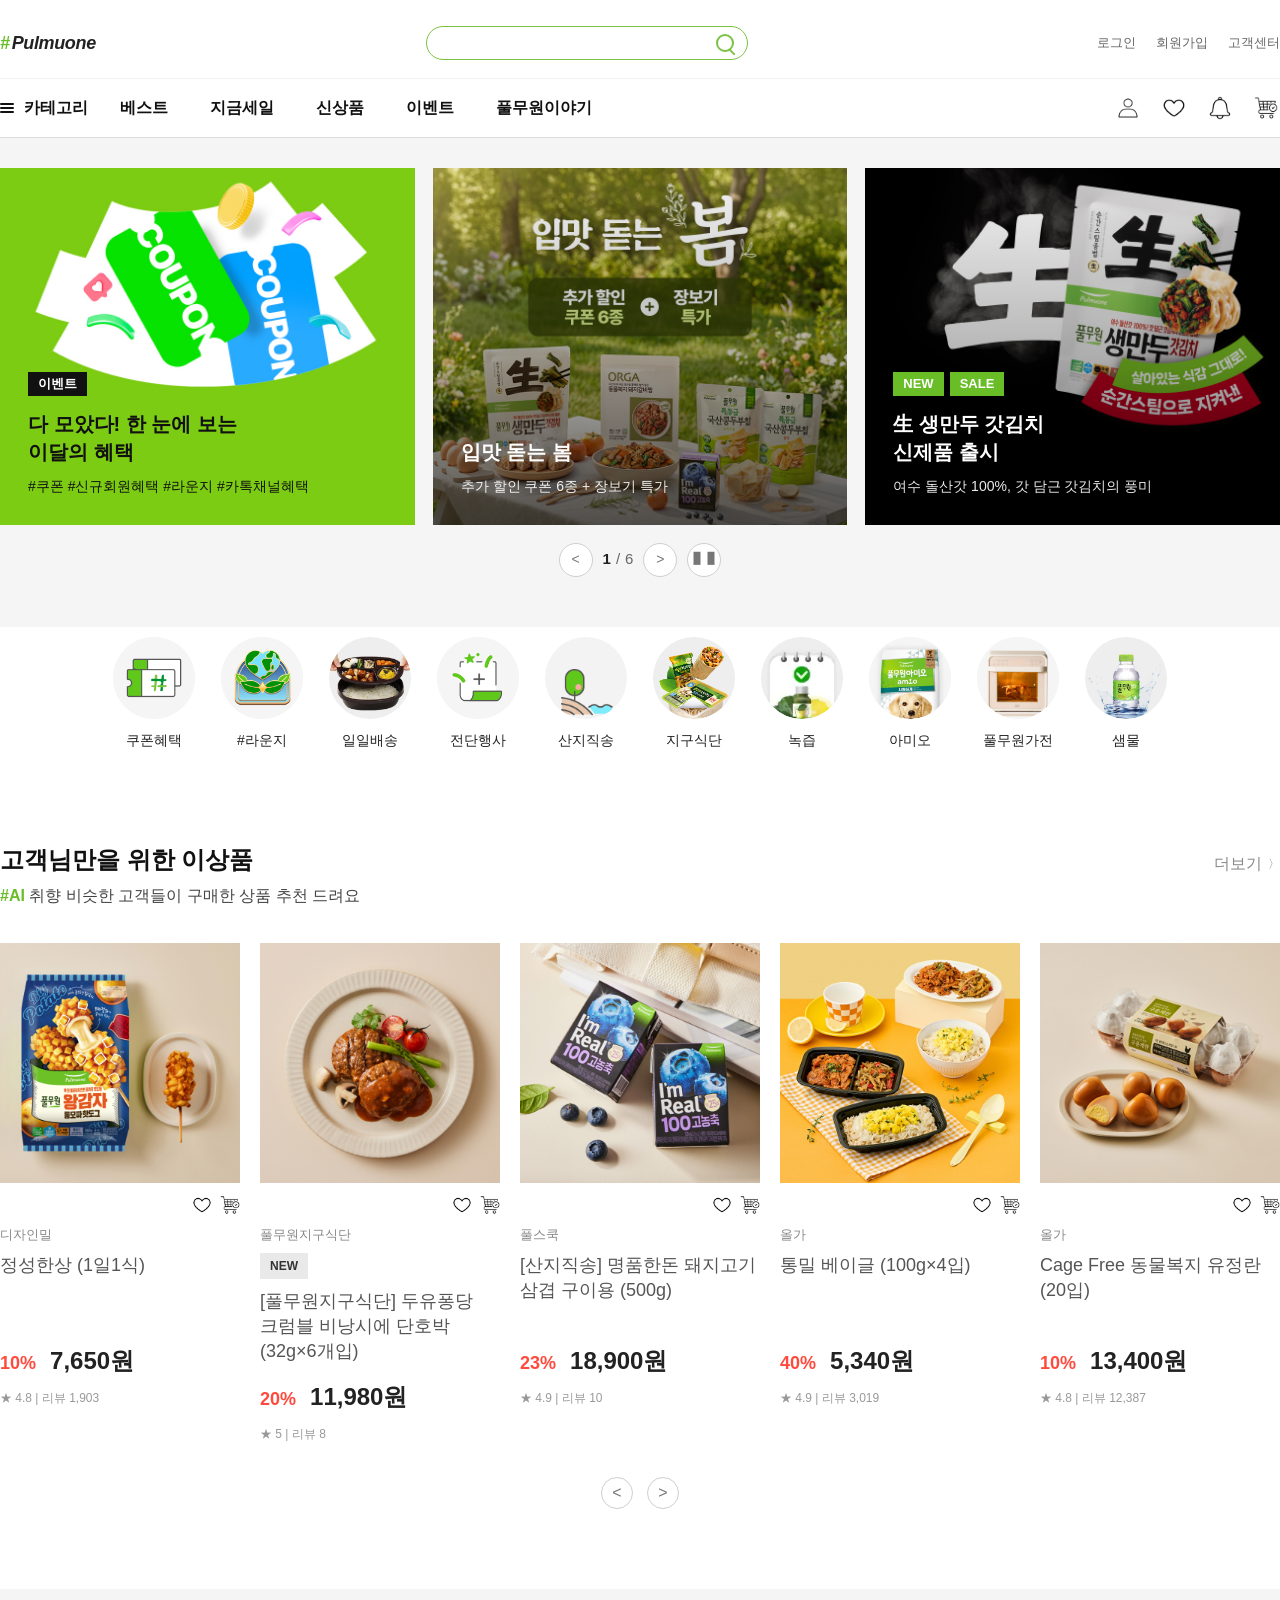
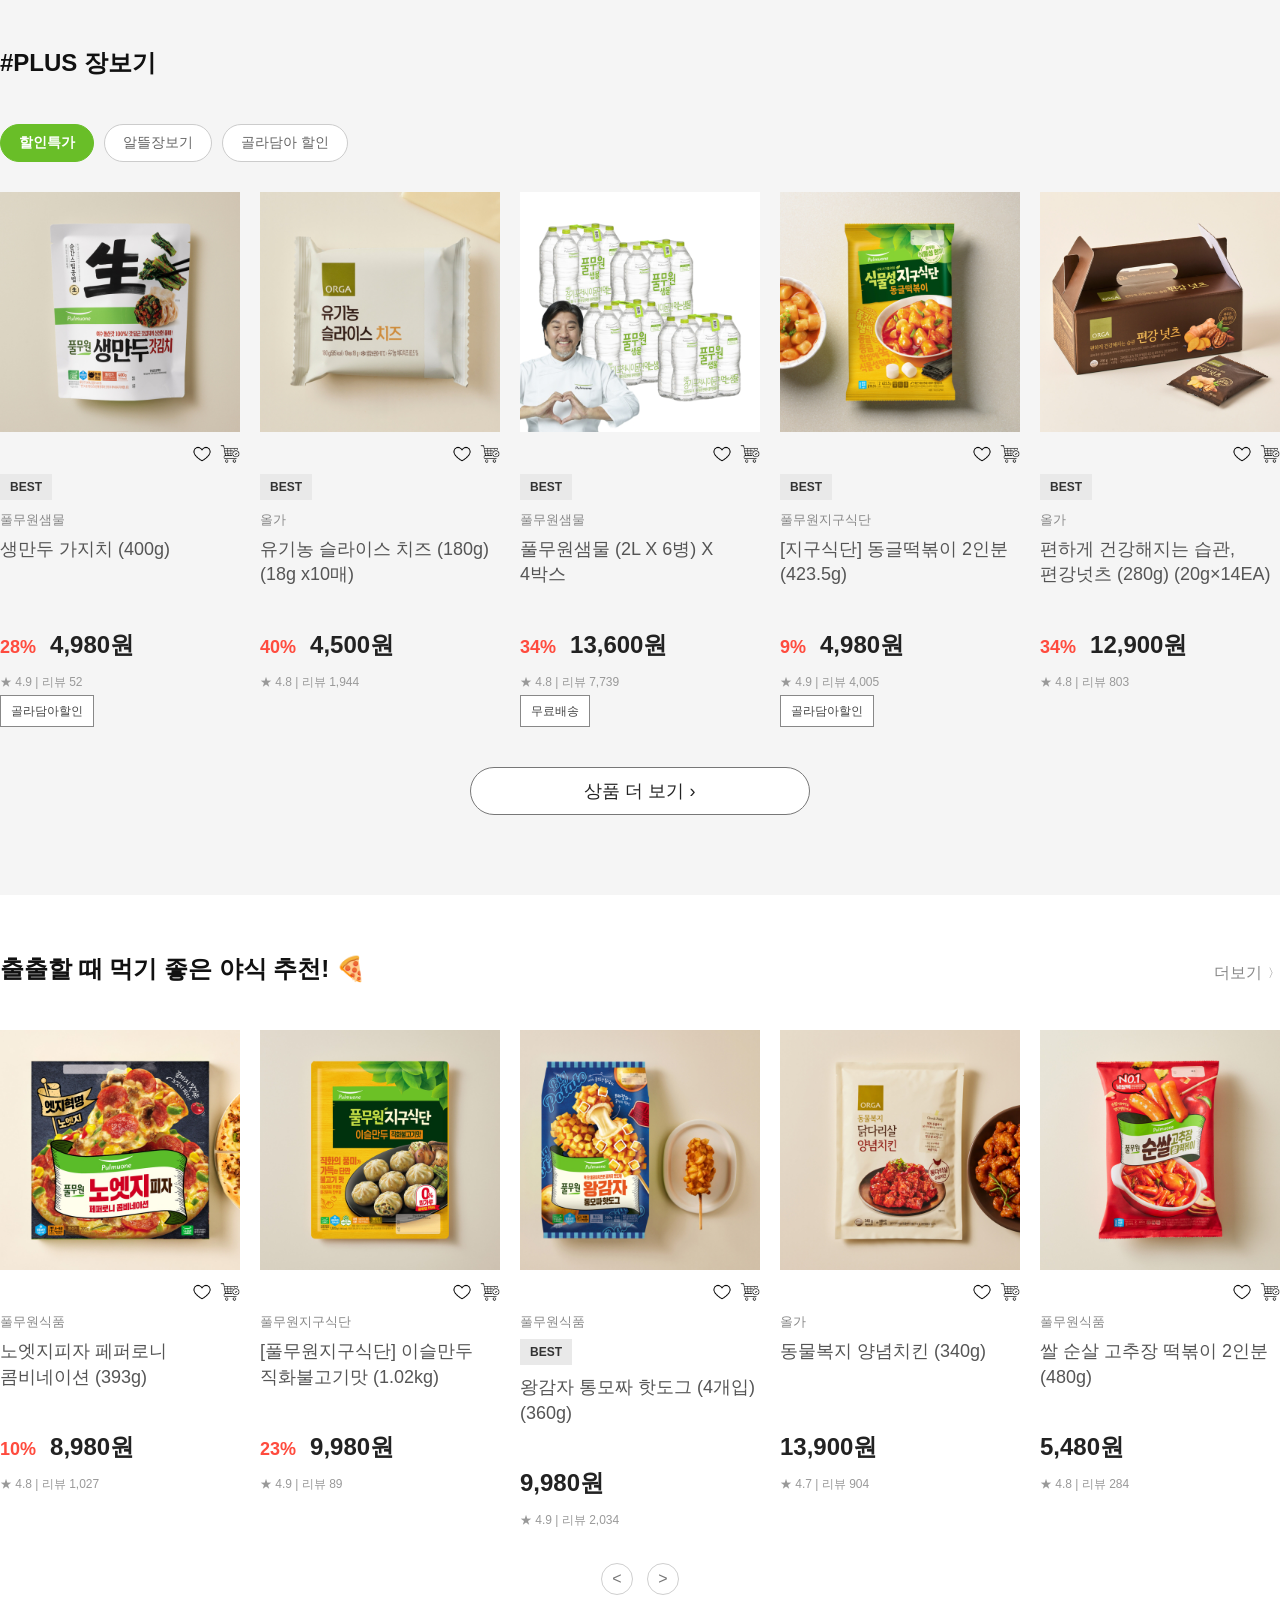
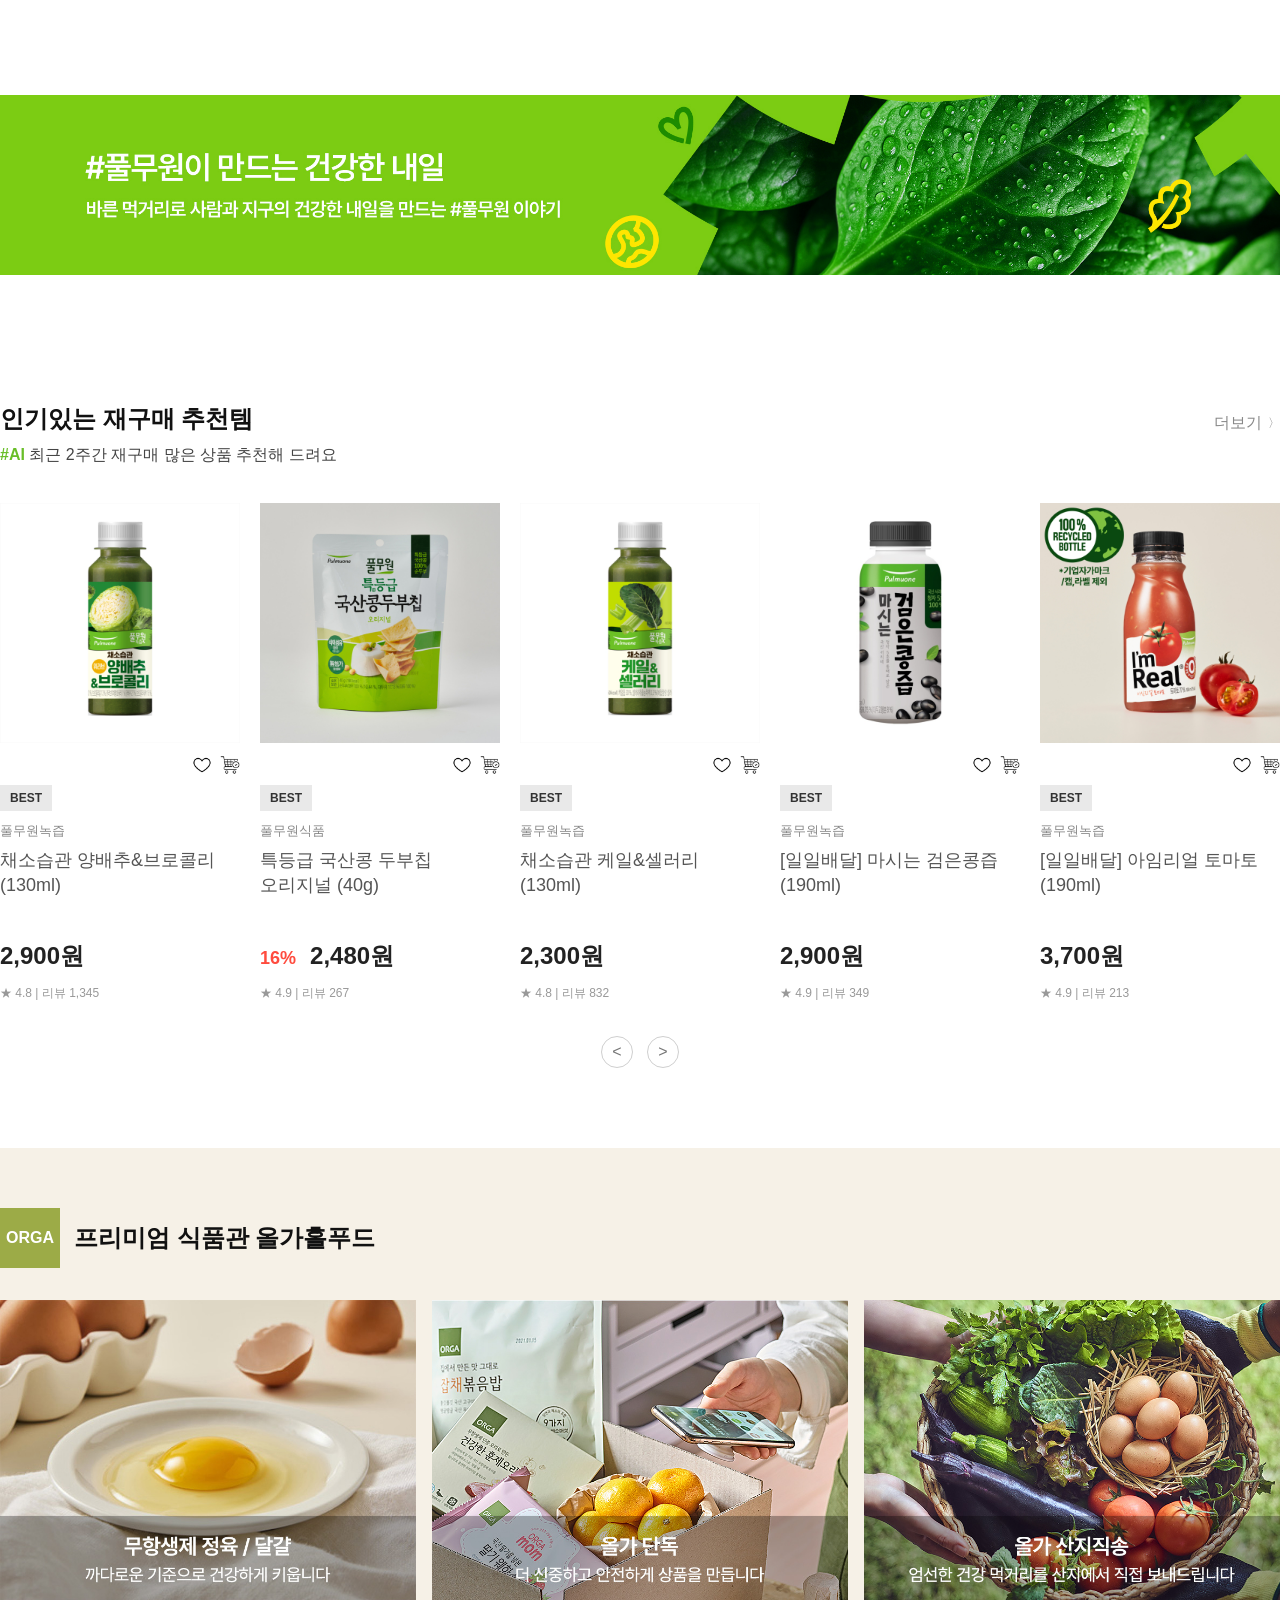
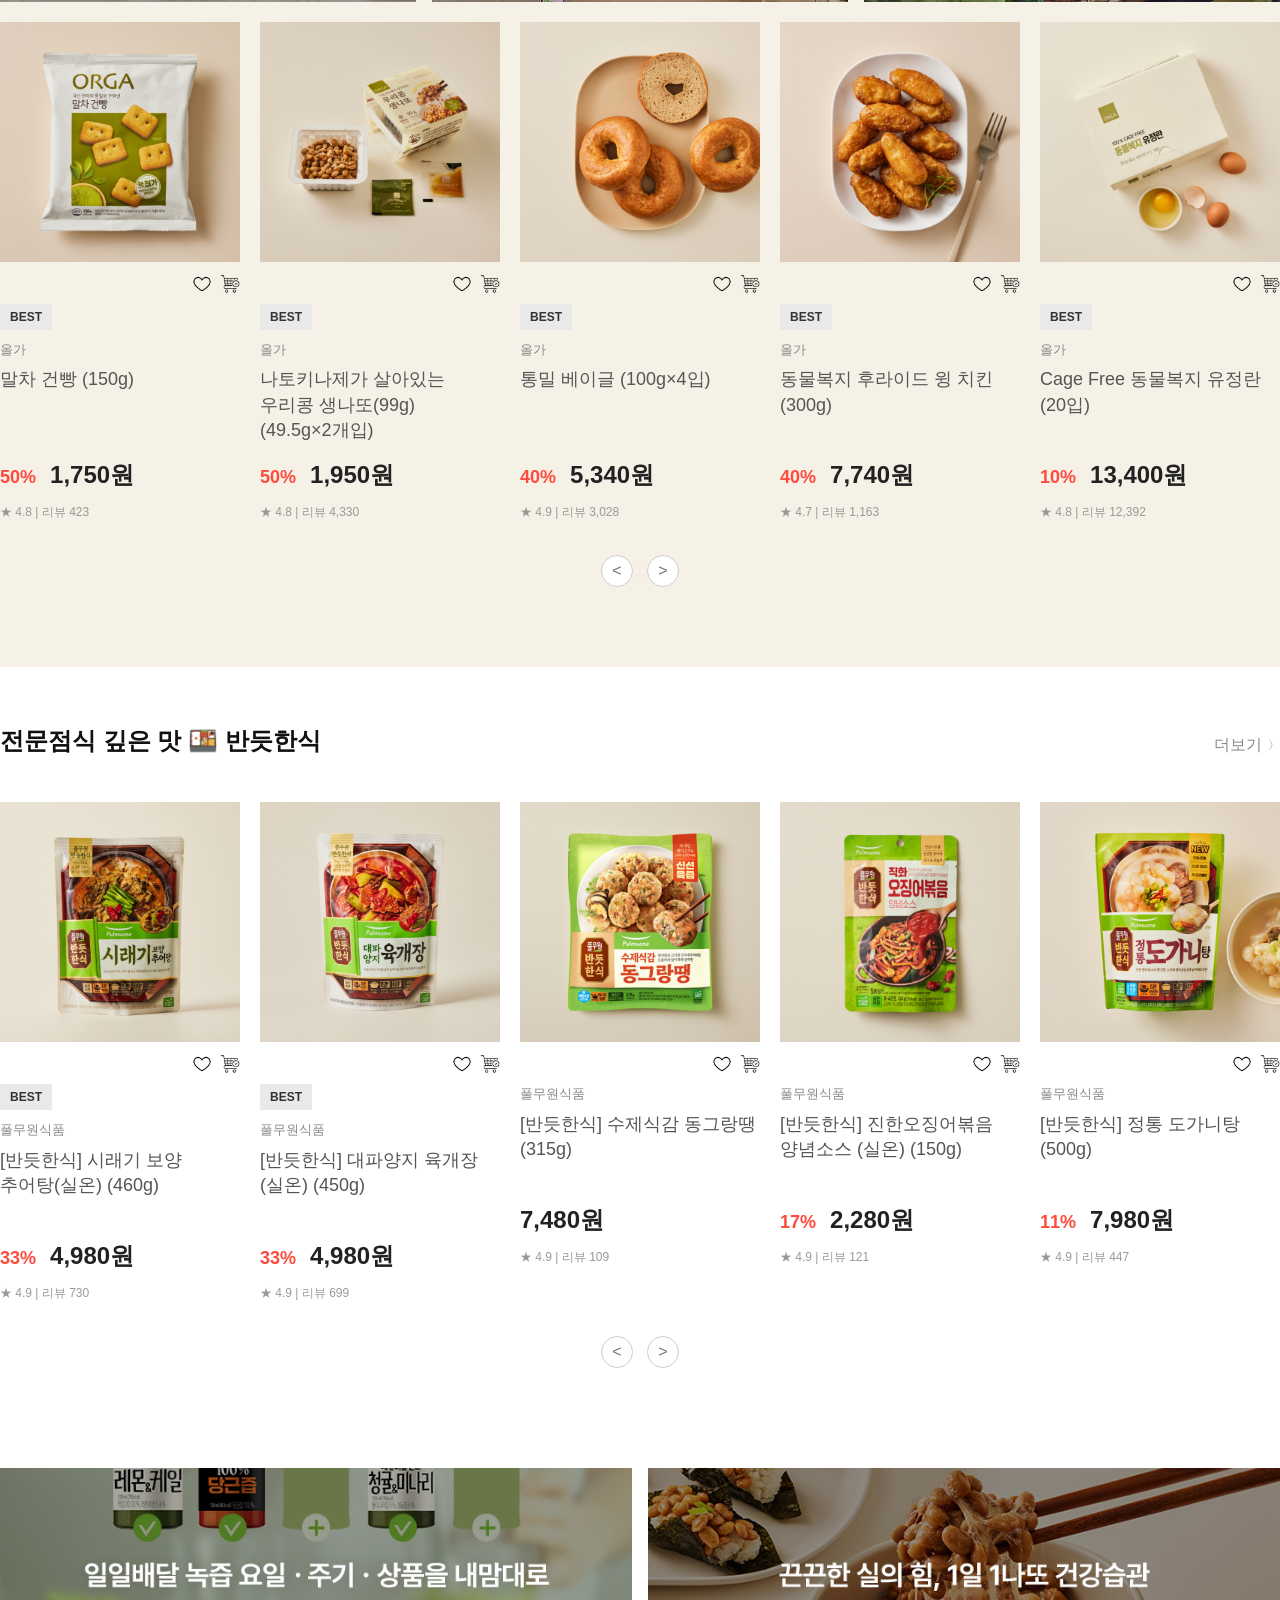
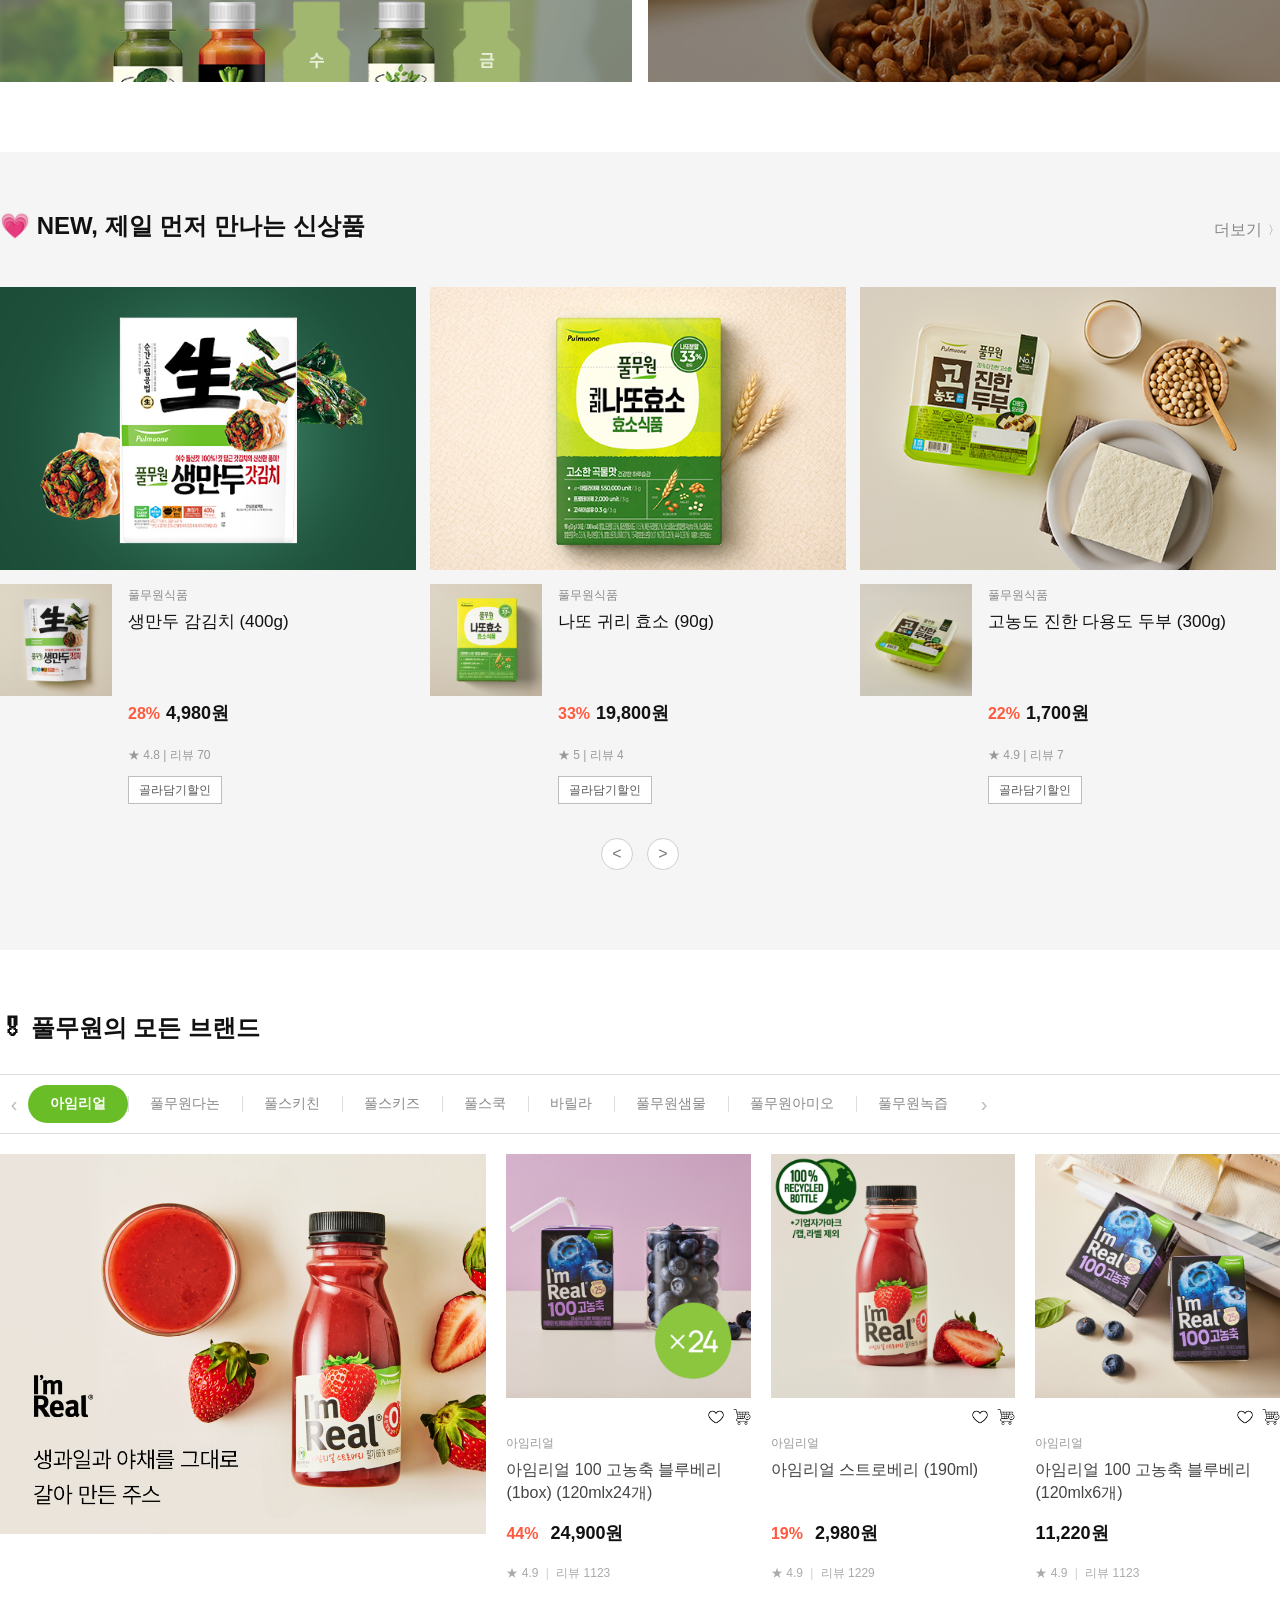
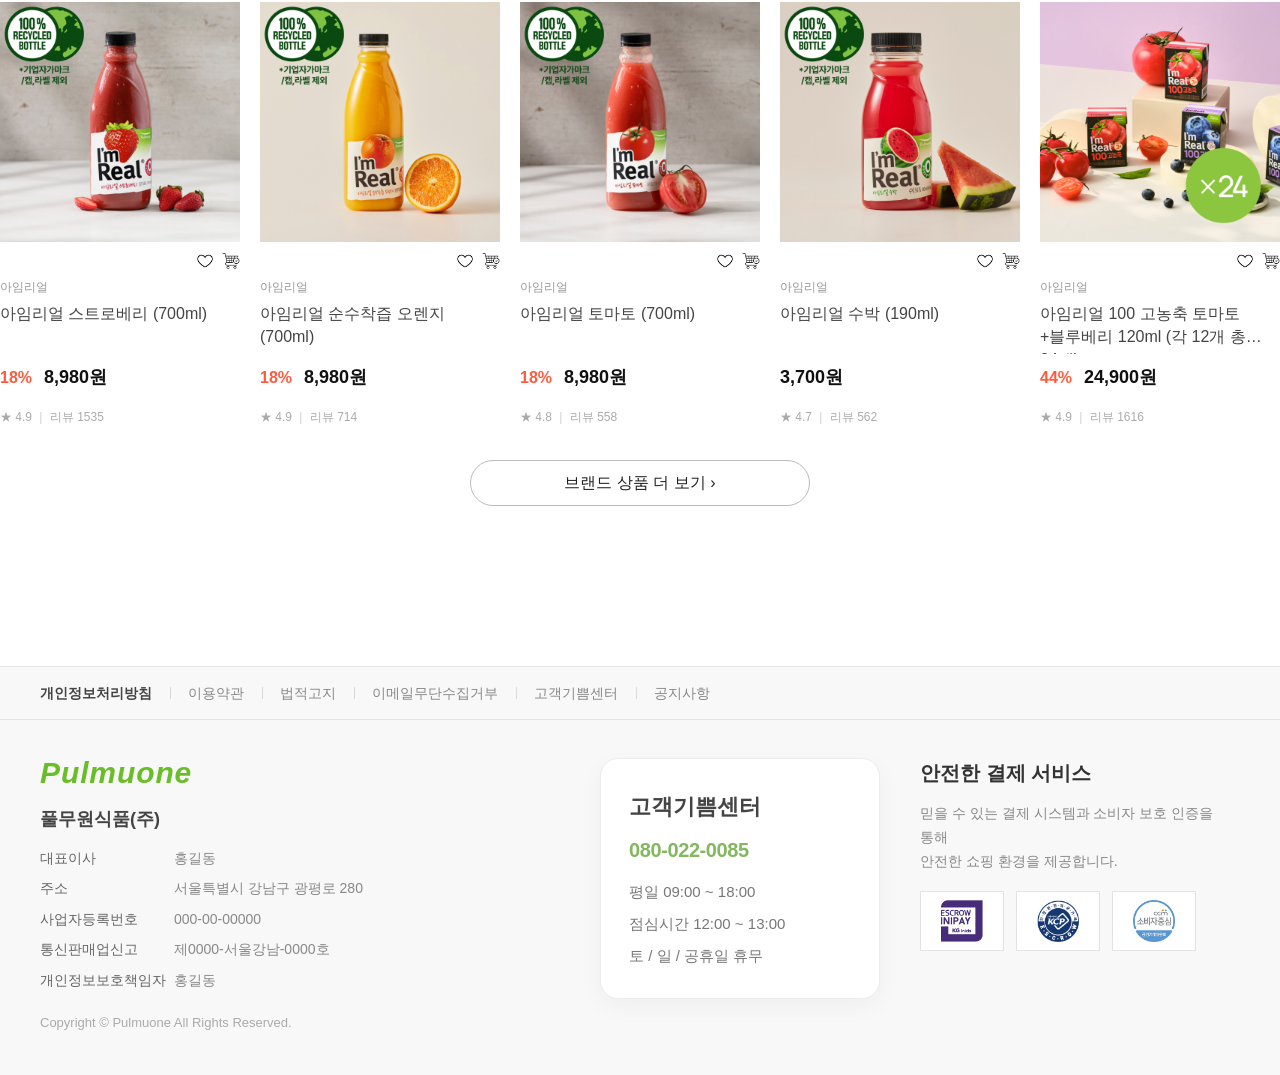
==== index.html @ cc46fe60 "first commit" ====
<!DOCTYPE html>
<html lang="ko">

<head>
  <meta charset="UTF-8">
  <meta name="viewport" content="width=device-width, initial-scale=1.0">
  <title>풀무원 쇼핑몰</title>

  <link rel="stylesheet" href="./css/reset.css">
  <link rel="stylesheet" href="./css/common.css">
  <link rel="stylesheet" href="./css/layout.css">
  <link rel="stylesheet" href="./css/main.css">
</head>

<body>

  <!-- 헤더 -->
  <header id="header">
    <div class="header_top">
      <div class="inner header_top_inner">
        <h1 class="logo">
          <a href="./index.html">
            <span class="logo_hash">#</span>Pulmuone
          </a>
        </h1>

        <div class="brand_path">
          <a href="#">풀무원</a>
          <span>|</span>
          <a href="#">올가</a>
          <span>|</span>
          <a href="#">녹즙</a>
        </div>

        <div class="search_box">
          <input type="text" placeholder="" aria-label="검색">
          <button type="button" class="search_btn" aria-label="검색"></button>
        </div>

        <div class="top_link">
          <a href="#">로그인</a>
          <a href="#">회원가입</a>
          <a href="#">고객센터</a>
        </div>
      </div>
    </div>

    <div class="header_bottom">
      <div class="inner header_bottom_inner">
        <button type="button" class="category_btn">
          <span class="hamburger"></span>
          <span>카테고리</span>
        </button>

        <nav class="gnb">
          <ul>
            <li><a href="#">베스트</a></li>
            <li><a href="#">지금세일</a></li>
            <li><a href="#">신상품</a></li>
            <li><a href="#">이벤트</a></li>
            <li><a href="#">풀무원이야기</a></li>
          </ul>
        </nav>

        <div class="header_icon">
          <a href="#" class="icon_btn" aria-label="마이페이지">
            <img src="./img/icon/icon-user.png" alt="마이페이지">
          </a>
          <a href="#" class="icon_btn" aria-label="찜">
            <img src="./img/icon/icon-heart.png" alt="찜">
          </a>
          <a href="#" class="icon_btn" aria-label="알림">
            <img src="./img/icon/icon-login.png" alt="알림">
          </a>
          <a href="#" class="icon_btn" aria-label="장바구니">
            <img src="./img/icon/icon-cart.png" alt="장바구니">
          </a>
        </div>
      </div>
    </div>
  </header>

  <main id="main">

    <!-- 메인 슬라이드 -->
    <section class="main_slider">
      <div class="inner">
        <div class="slider_wrap">
          <ul class="slider_track"></ul>
        </div>

        <div class="slider_control">
          <button type="button" class="slider_btn prev" aria-label="이전 슬라이드">&lt;</button>
          <div class="slider_paging">
            <span class="current">1</span>
            <span>/</span>
            <span class="total">1</span>
          </div>
          <button type="button" class="slider_btn next" aria-label="다음 슬라이드">&gt;</button>
          <button type="button" class="slider_btn play" aria-label="슬라이드 정지">❚❚</button>
        </div>
      </div>
    </section>

    <!-- quick menu -->
    <section class="quick_menu">
      <div class="inner">
        <h2 class="blind">서비스 바로가기</h2>
        <ul class="quick_menu_list"></ul>
      </div>
    </section>

    <!-- 01_recommend -->
    <section class="section recommend">
      <div class="inner">
        <div class="section_title">
          <div class="title_left">
            <h2>고객님만을 위한 이상품</h2>
            <p><span>#AI</span> 취향 비슷한 고객들이 구매한 상품 추천 드려요</p>
          </div>

          <div class="title_right">
            <a href="#">더보기</a>
          </div>
        </div>

        <ul class="product_list recommend_list"></ul>

        <div class="section_btn">
          <button type="button" class="prev">&lt;</button>
          <button type="button" class="next">&gt;</button>
        </div>
      </div>
    </section>

    <!-- 02_sale -->
    <section class="section sale gray">
      <div class="inner">
        <div class="section_title">
          <div class="title_left">
            <h2>#PLUS 장보기</h2>
          </div>
        </div>

        <div class="section_tab">
          <button type="button" class="active">할인특가</button>
          <button type="button">알뜰장보기</button>
          <button type="button">골라담아 할인</button>
        </div>

        <ul class="product_list sale_list"></ul>

        <div class="section_more">
          <a href="#">상품 더 보기</a>
        </div>
      </div>
    </section>

    <!-- 03_snack -->
    <section class="section snack">
      <div class="inner">
        <div class="section_title">
          <div class="title_left">
            <h2>출출할 때 먹기 좋은 야식 추천! 🍕</h2>
          </div>

          <div class="title_right">
            <a href="#">더보기</a>
          </div>
        </div>

        <ul class="product_list snack_list"></ul>

        <div class="section_btn">
          <button type="button" class="prev">&lt;</button>
          <button type="button" class="next">&gt;</button>
        </div>
      </div>
    </section>

    <!-- mid banner -->
    <section class="mid_banner">
      <div class="inner">
        <a href="#" class="mid_banner_item">
          <img src="./img/banner/mid_banner.jpg" alt="풀무원이 만드는 건강한 내일">
        </a>
      </div>
    </section>


    <!-- 04_best -->
    <section class="section best">
      <div class="inner">
        <div class="section_title">
          <div class="title_left">
            <h2>인기있는 재구매 추천템</h2>
            <p><span>#AI</span> 최근 2주간 재구매 많은 상품 추천해 드려요</p>
          </div>

          <div class="title_right">
            <a href="#">더보기</a>
          </div>
        </div>

        <ul class="product_list best_list"></ul>

        <div class="section_btn">
          <button type="button" class="prev">&lt;</button>
          <button type="button" class="next">&gt;</button>
        </div>
      </div>
    </section>

    <!-- 05_orga -->
    <section class="section orga">
      <div class="inner">
        <div class="orga_header">
          <div class="orga_logo">ORGA</div>
          <h2>프리미엄 식품관 올가홀푸드</h2>
        </div>

        <div class="orga_top_banner">
          <a href="#" class="banner_item">
            <img src="./img/05_orga/orga_top1.jpg" alt="무항생제 정육 달걀">
          </a>

          <a href="#" class="banner_item">
            <img src="./img/05_orga/orga_top2.jpg" alt="올가 단독">
          </a>

          <a href="#" class="banner_item">
            <img src="./img/05_orga/orga_top3.jpg" alt="올가 산지직송">
          </a>
        </div>

        <ul class="product_list orga_list"></ul>

        <div class="section_btn">
          <button type="button" class="prev">&lt;</button>
          <button type="button" class="next">&gt;</button>
        </div>
      </div>
    </section>

    <!-- 06_koreafood -->
    <section class="section koreafood">
      <div class="inner">
        <div class="section_title">
          <div class="title_left">
            <h2>전문점식 깊은 맛 🍱 반듯한식</h2>
          </div>

          <div class="title_right">
            <a href="#">더보기</a>
          </div>
        </div>

        <ul class="product_list koreafood_list"></ul>

        <div class="section_btn">
          <button type="button" class="prev">&lt;</button>
          <button type="button" class="next">&gt;</button>
        </div>
      </div>
    </section>

    <!--  Banner_2ea -->
    <section class="mid_banner">
      <div class="inner">
        <div class="mid_banner_wrap">
          <a href="#" class="banner_item">
            <img src="./img/banner/banner1.png" alt="일일배달 녹즙 요일 주기 상품 내맘대로">
          </a>
          <a href="#" class="banner_item">
            <img src="./img/banner/banner2.jpg" alt="끈끈한 실의 힘 1일 1나또 건강습관">
          </a>
        </div>
      </div>
    </section>

    <!-- 07_newitem -->
    <section class="section gray newitem">
      <div class="inner">

        <div class="section_title">
          <h2>💗 NEW, 제일 먼저 만나는 신상품</h2>
          <div class="title_right">
            <a href="#">더보기</a>
          </div>
        </div>

        <div class="product_grid_3" id="newitemList">
          <!-- JS로 들어감 -->
        </div>

        <div class="section_btn">
          <button type="button">&lt;</button>
          <button type="button">&gt;</button>
        </div>

      </div>
    </section>

    <!-- 08_brand -->
    <section class="brand_section">
      <div class="inner">
        <div class="brand_title">
          <h2>🎖 풀무원의 모든 브랜드</h2>
        </div>

        <div class="brand_tab">
          <button type="button" class="arrow_btn prev" aria-label="이전 브랜드">‹</button>
          <button type="button" class="active">아임리얼</button>
          <button type="button">풀무원다논</button>
          <button type="button">풀스키친</button>
          <button type="button">풀스키즈</button>
          <button type="button">풀스쿡</button>
          <button type="button">바릴라</button>
          <button type="button">풀무원샘물</button>
          <button type="button">풀무원아미오</button>
          <button type="button">풀무원녹즙</button>
          <button type="button" class="arrow_btn next" aria-label="다음 브랜드">›</button>
        </div>

        <div class="brand_top_wrap">
          <a href="#" class="brand_main_banner" id="brandMainBanner"></a>
          <ul class="brand_top_products" id="brandTopProducts"></ul>
        </div>

        <ul class="brand_bottom_products" id="brandBottomProducts"></ul>

        <div class="section_more">
          <a href="#">브랜드 상품 더 보기</a>
        </div>
      </div>
    </section>

  </main>

  <!-- 푸터 -->
  <footer id="footer">
    <div class="footer_top">
      <div class="inner">
        <a href="#"><strong>개인정보처리방침</strong></a>
        <a href="#">이용약관</a>
        <a href="#">법적고지</a>
        <a href="#">이메일무단수집거부</a>
        <a href="#">고객기쁨센터</a>
        <a href="#">공지사항</a>
      </div>
    </div>

    <div class="footer_main">
      <div class="inner">
        <!-- 왼쪽 -->
        <div class="footer_info">
          <h2 class="footer_logo">Pulmuone</h2>
          <p class="company_name">풀무원식품(주)</p>

          <ul class="company_info">
            <li><span>대표이사</span> 홍길동</li>
            <li><span>주소</span> 서울특별시 강남구 광평로 280</li>
            <li><span>사업자등록번호</span> 000-00-00000</li>
            <li><span>통신판매업신고</span> 제0000-서울강남-0000호</li>
            <li><span>개인정보보호책임자</span> 홍길동</li>
          </ul>

          <p class="copyright">Copyright © Pulmuone All Rights Reserved.</p>
        </div>

        <!-- 가운데 -->
        <div class="footer_cs">
          <h3>고객기쁨센터</h3>
          <strong class="tel">080-022-0085</strong>
          <p>평일 09:00 ~ 18:00</p>
          <p>점심시간 12:00 ~ 13:00</p>
          <p>토 / 일 / 공휴일 휴무</p>
        </div>

        <!-- 오른쪽 -->
        <div class="footer_mark_wrap">
          <h3>안전한 결제 서비스</h3>
          <p>
            믿을 수 있는 결제 시스템과 소비자 보호 인증을 통해<br>
            안전한 쇼핑 환경을 제공합니다.
          </p>

          <div class="footer_marks">
            <img src="./img/footer/footer-escrow-1.png" alt="에스크로 인증">
            <img src="./img/footer/footer-escrow-2.jpg" alt="KCP 인증">
            <img src="./img/footer/footer-escrow-3.jpg" alt="소비자중심경영 인증">
          </div>
        </div>
      </div>
    </div>
  </footer>

  <!-- JS -->
  <script src="./js/slider.js"></script>
  <script src="./js/01_fetch_recommend.js"></script>
  <script src="./js/02_fetch_sale.js"></script>
  <script src="./js/03_fetch_snack.js"></script>
  <script src="./js/04_fetch_best.js"></script>
  <script src="./js/05_fetch_orga.js"></script>
  <script src="./js/06_fetch_koreafood.js"></script>
  <script src="./js/slider.js"></script>
  <script src="./js/quick_menu.js"></script>
  <script src="./js/01_fetch_recommend.js"></script>
  <script src="./js/02_fetch_sale.js"></script>
  <script src="./js/03_fetch_snack.js"></script>
  <script src="./js/04_fetch_best.js"></script>
  <script src="./js/05_fetch_orga.js"></script>
  <script src="./js/06_fetch_koreafood.js"></script>
  <script src="./js/07_fetch_newitem.js"></script>
  <script src="./js/08_fetch_brand.js"></script>

</body>

</html>
---- css/common.css ----
@charset "utf-8";

.inner {
  width: 1280px;
  margin: 0 auto;
}

.blind {
  position: absolute;
  overflow: hidden;
  width: 1px;
  height: 1px;
  margin: -1px;
  clip: rect(0, 0, 0, 0);
}

.icon_btn {
  display: inline-flex;
  align-items: center;
  justify-content: center;
}

.icon_btn img {
  display: block;
  width: 26px;
  height: 26px;
  object-fit: contain;
}

body {
  font-family: "Noto Sans KR", sans-serif;
  color: #222;
  background: #fff;
}

img {
  display: block;
  max-width: 100%;
}


/* =========================
   header
========================= */
#header {
  border-bottom: 1px solid #ddd;
  background: #fff;
}

.header_top {
  padding: 26px 0 18px;
}

.header_top_inner {
  display: flex;
  align-items: center;
}

.logo {
  flex: 0 0 auto;
  margin-right: 22px;
  font-size: 0;
}

.logo a {
  display: inline-block;
  color: #222;
  font-size: 18px;
  font-weight: 700;
  font-style: italic;
  letter-spacing: -0.02em;
}

.logo_hash {
  margin-right: 2px;
  color: #69be28;
  font-weight: 800;
}

.brand_path {
  display: flex;
  align-items: center;
  gap: 8px;
  flex: 0 0 auto;
  margin-right: 40px;
  color: #999;
  font-size: 13px;
}

.brand_path a:hover {
  color: #69be28;
}

.search_box {
  position: relative;
  width: 322px;
  height: 34px;
  margin: 0 auto;
}

.search_box input {
  width: 100%;
  height: 100%;
  padding: 0 44px 0 18px;
  border: 1px solid #7cc242;
  border-radius: 999px;
  outline: none;
  background: #fff;
  font-size: 14px;
}

.search_box input:focus {
  border-color: #69be28;
}

.search_btn {
  position: absolute;
  top: 50%;
  right: 14px;
  width: 18px;
  height: 18px;
  border: 2px solid #7cc242;
  border-radius: 50%;
  background: transparent;
  transform: translateY(-50%);
}

.search_btn::after {
  content: "";
  position: absolute;
  right: -4px;
  bottom: -3px;
  width: 8px;
  height: 2px;
  background: #7cc242;
  transform: rotate(45deg);
  border-radius: 2px;
}

.top_link {
  display: flex;
  align-items: center;
  gap: 20px;
  flex: 0 0 auto;
  margin-left: 40px;
}

.top_link a {
  color: #666;
  font-size: 13px;
}

.top_link a:hover {
  color: #111;
}

/* =========================
   header bottom
========================= */
.header_bottom {
  border-top: 1px solid #f1f1f1;
}

.header_bottom_inner {
  display: flex;
  align-items: center;
  height: 58px;
}

.category_btn {
  display: flex;
  align-items: center;
  gap: 10px;
  margin-right: 32px;
  font-size: 16px;
  font-weight: 700;
  color: #111;
}

.hamburger {
  position: relative;
  display: inline-block;
  width: 14px;
  height: 10px;
}

.hamburger::before,
.hamburger::after,
.hamburger {
  background: transparent;
}

.hamburger::before,
.hamburger::after {
  content: "";
  position: absolute;
  left: 0;
  width: 14px;
  height: 2px;
  background: #111;
  border-radius: 2px;
}

.hamburger::before {
  top: 0;
  box-shadow: 0 4px 0 #111;
}

.hamburger::after {
  bottom: 0;
}

.gnb {
  flex: 1;
}

.gnb ul {
  display: flex;
  align-items: center;
  gap: 42px;
}

.gnb a {
  display: inline-block;
  color: #111;
  font-size: 16px;
  font-weight: 700;
}

.gnb a:hover {
  color: #69be28;
}

.header_icon {
  display: flex;
  align-items: center;
  gap: 18px;
  margin-left: 20px;
}

.header_icon .icon_btn {
  width: 28px;
  height: 28px;
}

.header_icon .icon_btn img {
  width: 24px;
  height: 24px;
}

@charset "utf-8";


/* =========================
   footer
========================= */
#footer {
  margin-top: 80px;
  background: #f8f8f8;
  border-top: 1px solid #e5e5e5;
}

#footer .inner {
  width: 1200px;
  margin: 0 auto;
}

/* 상단 링크 */
.footer_top {
  border-bottom: 1px solid #e5e5e5;
}

.footer_top .inner {
  display: flex;
  align-items: center;
  gap: 0;
  height: 52px;
}

.footer_top a {
  position: relative;
  padding: 0 18px;
  font-size: 14px;
  color: #888;
}

.footer_top a:first-child {
  padding-left: 0;
}

.footer_top a strong {
  color: #444;
  font-weight: 700;
}

.footer_top a + a::before {
  content: "";
  position: absolute;
  left: 0;
  top: 50%;
  width: 1px;
  height: 12px;
  background: #d9d9d9;
  transform: translateY(-50%);
}

/* 하단 본문 */
.footer_main {
  padding: 38px 0 42px;
}

.footer_main .inner {
  display: flex;
  justify-content: space-between;
  align-items: flex-start;
  gap: 40px;
}

/* 왼쪽 회사 정보 */
.footer_info {
  flex: 1;
  min-width: 0;
}

.footer_logo {
  margin-bottom: 18px;
  color: #69be28;
  font-size: 30px;
  font-weight: 600;
  font-style: italic;
  letter-spacing: 0.03em;
  line-height: 1;
}

.company_name {
  margin-bottom: 14px;
  color: #444;
  font-size: 18px;
  font-weight: 700;
}

.company_info {
  margin: 0;
  padding: 0;
  list-style: none;
}

.company_info li {
  margin-bottom: 8px;
  color: #888;
  font-size: 14px;
  line-height: 1.6;
}

.company_info li span {
  display: inline-block;
  min-width: 130px;
  color: #666;
  font-weight: 500;
}

.copyright {
  margin-top: 22px;
  color: #aaa;
  font-size: 13px;
}

/* 가운데 고객센터 */
.footer_cs {
  flex: 0 0 280px;
  padding: 34px 28px 30px;
  border: 1px solid #ececec;
  border-radius: 18px;
  background: #fff;
  box-shadow: 0 8px 24px rgba(0, 0, 0, 0.04);
  box-sizing: border-box;
}

.footer_cs h3 {
  margin-bottom: 18px;
  color: #444;
  font-size: 22px;
  font-weight: 700;
  line-height: 1.3;
}

.footer_cs .tel {
  display: block;
  margin-bottom: 20px;
  color: #83b860;
  font-size: 20px;
  font-weight: 800;
  line-height: 1;
  letter-spacing: -0.02em;
}

.footer_cs p {
  margin-bottom: 8px;
  color: #777;
  font-size: 15px;
  line-height: 1.6;
}

.footer_cs p:last-child {
  margin-bottom: 0;
}

/* 오른쪽 인증영역 */
.footer_mark_wrap {
  flex: 0 0 320px;
}

.footer_mark_wrap h3 {
  margin-bottom: 14px;
  color: #333;
  font-size: 20px;
  font-weight: 700;
}

.footer_mark_wrap p {
  margin-bottom: 18px;
  color: #888;
  font-size: 14px;
  line-height: 1.7;
  word-break: keep-all;
}

.footer_marks {
  display: flex;
  gap: 12px;
}

.footer_marks img {
  width: 84px;
  height: 60px;
  padding: 8px;
  border: 1px solid #e3e3e3;
  background: #fff;
  object-fit: contain;
  box-sizing: border-box;
}

/* 반응형 */
@media (max-width: 1024px) {
  #footer .inner {
    width: calc(100% - 40px);
  }

  .footer_main .inner {
    flex-wrap: wrap;
  }

  .footer_info {
    flex: 1 1 100%;
  }

  .footer_cs,
  .footer_mark_wrap {
    flex: 1 1 calc(50% - 20px);
  }
}

@media (max-width: 768px) {
  .footer_top .inner {
    flex-wrap: wrap;
    height: auto;
    padding: 12px 0;
  }

  .footer_top a {
    padding: 6px 12px;
    font-size: 13px;
  }

  .footer_top a:first-child {
    padding-left: 12px;
  }

  .footer_main {
    padding: 30px 0 36px;
  }

  .footer_main .inner {
    flex-direction: column;
    gap: 24px;
  }

  .footer_cs,
  .footer_mark_wrap {
    width: 100%;
    flex: none;
  }

  .company_info li span {
    min-width: 110px;
  }
}
---- css/layout.css ----
@charset "utf-8";

/* =========================
   responsive
========================= */
@media (max-width: 1320px) {
  .inner {
    width: calc(100% - 40px);
  }

  .brand_path {
    display: none;
  }
}

@media (max-width: 1024px) {
  .header_top_inner {
    flex-wrap: wrap;
    gap: 16px;
  }

  .search_box {
    order: 3;
    width: 100%;
    margin: 0;
  }

  .top_link {
    margin-left: auto;
  }

  .gnb ul {
    gap: 24px;
  }
}

@media (max-width: 768px) {
  .header_top {
    padding: 18px 0 14px;
  }

  .top_link {
    display: none;
  }

  .header_bottom_inner {
    height: 52px;
  }

  .gnb ul {
    gap: 18px;
    overflow-x: auto;
    white-space: nowrap;
  }

  .gnb ul::-webkit-scrollbar {
    display: none;
  }

  .gnb a {
    font-size: 14px;
  }

  .header_icon {
    gap: 10px;
  }

  .header_icon .icon_btn img {
    width: 22px;
    height: 22px;
  }
}

.inner {
  width: 1280px;
  margin: 0 auto;
}

/* =========================
   mid banner
========================= */
.mid_banner {
  padding: 30px 0 40px;
}

.mid_banner_item {
  display: block;
  overflow: hidden;
  height: 180px;
}

.mid_banner_item img {
  display: block;
  width: 100%;
  height: 100%;
  object-fit: cover;
}

/* =========================
   중간 배너 2ea
======================s=== */
.mid_banner {
  padding: 20px 0 70px;
}

.mid_banner_wrap {
  display: flex;
  gap: 16px;
}

.mid_banner_wrap .banner_item {
  display: block;
  width: calc((100% - 16px) / 2);
  overflow: hidden;
}

.mid_banner_wrap .banner_item img {
  display: block;
  width: 100%;
  height: auto;
}
---- css/main.css ----
@charset "utf-8";

/* =========================
   공통 링크
========================= */
a {
  text-decoration: none;
  color: inherit;
}

/* =========================
   메인 슬라이드
========================= */
.main_slider {
  padding: 30px 0 50px;
  background: #f5f5f5;
}

.slider_wrap {
  overflow: hidden;
}

.slider_track {
  display: flex;
  gap: 18px;
  transition: transform 0.5s ease;
}

.slider_item {
  flex: 0 0 calc((100% - 36px) / 3);
}

.slider_item a {
  display: block;
  position: relative;
  overflow: hidden;
  background: #ddd;
  aspect-ratio: 1 / 0.86;
}

.slider_item img {
  display: block;
  width: 100%;
  height: 100%;
  object-fit: cover;
}

/* 슬라이드 어두운 오버레이 */
.slider_item .slide_dim {
  position: absolute;
  inset: 0;
  background: linear-gradient(to top,
      rgba(0, 0, 0, 0.68) 0%,
      rgba(0, 0, 0, 0.30) 45%,
      rgba(0, 0, 0, 0.04) 100%);
}

/* 첫 번째처럼 밝은 배너용 */
.slider_item.light_text .slide_dim {
  background: none;
}

.slider_item .slide_txt {
  position: absolute;
  left: 28px;
  right: 28px;
  bottom: 28px;
  z-index: 2;
  color: #fff;
}

.slider_item.light_text .slide_txt {
  color: #111;
}

.slider_item .badge_wrap {
  display: flex;
  gap: 6px;
  margin-bottom: 14px;
}

.slider_item .badge {
  display: inline-flex;
  align-items: center;
  justify-content: center;
  min-width: 48px;
  height: 24px;
  padding: 0 10px;
  background: #69be28;
  color: #fff;
  font-size: 13px;
  font-weight: 700;
  line-height: 1;
}

.slider_item.light_text .badge {
  background: #111;
  color: #fff;
}

.slider_item .slide_title {
  margin-bottom: 10px;
  font-size: 20px;
  font-weight: 700;
  line-height: 1.4;
  color: inherit;
  white-space: pre-line;
  word-break: keep-all;
}

.slider_item .slide_desc {
  font-size: 14px;
  line-height: 1.5;
  color: rgba(255, 255, 255, 0.92);
  word-break: keep-all;
}

.slider_item.light_text .slide_desc {
  color: #111;
}

/* 슬라이드 컨트롤 */
.slider_control {
  display: flex;
  justify-content: center;
  align-items: center;
  gap: 10px;
  margin-top: 18px;
}

.slider_btn {
  width: 34px;
  height: 34px;
  border: 1px solid #cfcfcf;
  border-radius: 50%;
  background: #fff;
  color: #777;
  font-size: 14px;
  cursor: pointer;
}

.slider_btn:hover {
  background: #f8f8f8;
}

.slider_paging {
  display: flex;
  align-items: center;
  gap: 5px;
  font-size: 15px;
  color: #666;
}

.slider_paging .current {
  font-weight: 700;
  color: #222;
}

/* =========================
   공통 섹션
========================= */
.section {
  padding: 60px 0 80px;
}

.section.gray {
  background: #f5f5f5;
}

.section_title {
  display: flex;
  justify-content: space-between;
  align-items: flex-start;
  margin-bottom: 36px;
}

.section_title h2 {
  margin-bottom: 10px;
  font-size: 24px;
  font-weight: 700;
  line-height: 1.2;
  color: #111;
}

.section_title p {
  font-size: 16px;
  line-height: 1.4;
  color: #444;
}

.section_title p span {
  color: #69be28;
  font-weight: 800;
}

.title_right a {
  display: inline-block;
  margin-top: 6px;
  font-size: 16px;
  color: #888;
}

.title_right a::after {
  content: "〉";
  display: inline-block;
  margin-left: 6px;
  font-size: 12px;
  vertical-align: 1px;
}

/* =========================
   탭 버튼
========================= */
.section_tab {
  display: flex;
  gap: 10px;
  margin-bottom: 30px;
}

.section_tab button {
  height: 38px;
  padding: 0 18px;
  border: 1px solid #ccc;
  border-radius: 22px;
  background: #fff;
  color: #666;
  font-size: 14px;
  cursor: pointer;
}

.section_tab button.active {
  border-color: #69be28;
  background: #69be28;
  color: #fff;
  font-weight: 700;
}

/* =========================
   상품 리스트 공통
========================= */
.product_list {
  display: flex;
  gap: 20px;
}

.product_item {
  width: calc((100% - 80px) / 5);
}

.product_item>a {
  display: block;
}

.product_img {
  margin-bottom: 12px;
  overflow: hidden;
  background: #f5f1e8;
}

.product_img img {
  display: block;
  width: 100%;
  object-fit: cover;
}

/* =========================
   아이콘 공통
========================= */
.icon_box {
  display: flex;
  justify-content: flex-end;
  align-items: center;
  gap: 8px;
  margin-bottom: 10px;
}

.icon_box span {
  display: inline-flex;
  align-items: center;
  justify-content: center;
  width: 20px;
  height: 20px;
}

.icon_box img {
  display: block;
  width: 20px;
  height: 20px;
  object-fit: contain;
}

/* =========================
   상품 정보 공통
========================= */
.product_info .brand {
  margin-bottom: 8px;
  font-size: 13px;
  color: #888;
}

.product_info .badge {
  display: inline-block;
  margin-bottom: 10px;
  padding: 4px 10px;
  background: #e9e9e9;
  color: #333;
  font-size: 12px;
  font-weight: 700;
}

.product_info .name {
  display: -webkit-box;
  overflow: hidden;
  height: 76px;
  margin-bottom: 14px;
  color: #555;
  font-size: 18px;
  font-weight: 500;
  line-height: 1.4;
  word-break: keep-all;
  -webkit-box-orient: vertical;
  -webkit-line-clamp: 3;
}

.product_info .price {
  display: flex;
  align-items: baseline;
  gap: 6px;
  min-height: 36px;
  margin-bottom: 10px;
}

.product_info .discount {
  margin-right: 8px;
  color: #ff4b3e;
  font-size: 18px;
  font-weight: 700;
}

.product_info .price strong {
  color: #222;
  font-size: 24px;
  font-weight: 700;
}

.product_info .review {
  font-size: 12px;
  color: #999;
}

.product_info .item_tag {
  display: inline-block;
  margin-top: 4px;
  padding: 6px 10px;
  border: 1px solid #888;
  background: #fff;
  color: #444;
  font-size: 12px;
}

/* =========================
   하단 원형 버튼 공통
========================= */
.section_btn {
  display: flex;
  justify-content: center;
  gap: 14px;
  margin-top: 34px;
}

.section_btn button {
  width: 32px;
  height: 32px;
  border: 1px solid #cfcfcf;
  border-radius: 50%;
  background: #fff;
  color: #777;
  font-size: 16px;
  cursor: pointer;
}

.section_btn button:hover {
  background: #f8f8f8;
}

/* =========================
   상품 더 보기 버튼 공통
========================= */
.section_more {
  margin-top: 40px;
  text-align: center;
}

.section_more a {
  display: inline-block;
  min-width: 340px;
  height: 48px;
  padding: 0 30px;
  border: 1px solid #777;
  border-radius: 30px;
  background: #fff;
  color: #222;
  font-size: 18px;
  line-height: 46px;
}

.section_more a::after {
  content: " ›";
}

//* =========================
   섹션별 미세 조정
========================= */
.sale .section_title h2 {
  margin-bottom: 20px;
}

.recommend {}

.snack {}

.best {}

/* =========================
   상단 큰 이미지형 상품 섹션 공통
   05_orga / 06_koreafood / 07_newitem 공용
========================= */
.product_grid_3 {
  display: flex;
  gap: 14px;
}

.product_col {
  width: calc((100% - 32px) / 3);
}

.product_top_img {
  display: block;
  margin-bottom: 14px;
  overflow: hidden;
  background: #eee;
}

.product_top_img img {
  display: block;
  width: 100%;
  aspect-ratio: 1 / 0.68;
  /* orga 상단 이미지와 동일 비율 */
  object-fit: cover;
}

.product_row_info {
  display: flex;
  gap: 16px;
  align-items: flex-start;
}

.product_thumb {
  width: 110px;
  flex-shrink: 0;
}

.product_thumb img {
  display: block;
  width: 100%;
}

/* 하단 상품 정보형 카드 */
.product_row_info {
  display: flex;
  gap: 16px;
  align-items: flex-start;
}

.product_thumb {
  width: 112px;
  flex-shrink: 0;
  background: #f3f3f3;
}

.product_thumb img {
  display: block;
  width: 100%;
  height: auto;
}

/* 하단 상품 정보형 카드 */
.product_row_info {
  display: flex;
  gap: 16px;
  align-items: flex-start;
}

.product_thumb {
  width: 112px;
  flex-shrink: 0;
  background: #f3f3f3;
}

.product_thumb img {
  display: block;
  width: 100%;
  height: auto;
}

.product_row_info .product_info {
  flex: 1;
  min-width: 0;
  padding-top: 2px;
}

.product_row_info .product_info .brand {
  margin-bottom: 6px;
  font-size: 12px;
  color: #8a8a8a;
}

.product_row_info .product_info .name {
  display: -webkit-box;
  overflow: hidden;
  min-height: 48px;
  margin-bottom: 14px;
  color: #111;
  font-size: 17px;
  font-weight: 500;
  line-height: 1.45;
  word-break: keep-all;
  -webkit-box-orient: vertical;
  -webkit-line-clamp: 2;
}

.product_row_info .product_info .price {
  display: flex;
  align-items: baseline;
  gap: 6px;
  margin-bottom: 10px;
}

.product_row_info .product_info .discount {
  margin-right: 0;
  color: #ff5a3d;
  font-size: 16px;
  font-weight: 700;
}

.product_row_info .product_info .price strong {
  color: #111;
  font-size: 18px;
  font-weight: 700;
}

.product_row_info .product_info .review {
  margin-bottom: 12px;
  font-size: 12px;
  color: #999;
}

.product_row_info .product_info .item_tag {
  display: inline-block;
  margin-top: 0;
  padding: 7px 10px;
  border: 1px solid #bdbdbd;
  background: #fff;
  color: #555;
  font-size: 12px;
  line-height: 1;
}

/* =========================
   05_orga
========================= */
.orga {
  padding: 60px 0 80px;
  background: #f6f1e7;
}

.orga_header {
  display: flex;
  align-items: center;
  gap: 14px;
  margin-bottom: 32px;
}

.orga_logo {
  display: flex;
  align-items: center;
  justify-content: center;
  width: 60px;
  height: 60px;
  background: #9cab47;
  color: #fff;
  font-size: 16px;
  font-weight: 700;
}

.orga_header h2 {
  font-size: 24px;
  font-weight: 700;
  color: #111;
}

.orga_top_banner {
  display: flex;
  gap: 16px;
  margin-bottom: 20px;
}

.orga_top_banner .banner_item {
  position: relative;
  display: block;
  width: calc((100% - 32px) / 3);
  overflow: hidden;
}

.orga_top_banner .banner_item img {
  display: block;
  width: 100%;
}

.orga_top_banner .banner_txt {
  position: absolute;
  left: 0;
  bottom: 0;
  width: 100%;
  padding: 18px 20px;
  box-sizing: border-box;
  background: rgba(0, 0, 0, 0.25);
  color: #fff;
  text-align: center;
}

.orga_top_banner .banner_txt strong {
  display: block;
  margin-bottom: 6px;
  font-size: 16px;
  font-weight: 700;
}

.orga_top_banner .banner_txt p {
  font-size: 13px;
  line-height: 1.4;
}

.orga .product_list {
  margin-top: 20px;
}

.orga .product_img {
  background: #efe7d8;
}

/* =========================
   반응형
========================= */
@media (max-width: 1024px) {
  .slider_item {
    flex: 0 0 calc((100% - 18px) / 2);
  }

  .product_list {
    flex-wrap: wrap;
  }

  .product_item {
    width: calc((100% - 40px) / 3);
  }

  .section_more a {
    min-width: 260px;
  }
}

@media (max-width: 768px) {
  .main_slider {
    padding: 20px 0 36px;
  }

  .slider_item {
    flex: 0 0 100%;
  }

  .slider_item .slide_txt {
    left: 20px;
    right: 20px;
    bottom: 20px;
  }

  .slider_item .slide_title {
    font-size: 18px;
  }

  .slider_item .slide_desc {
    font-size: 13px;
  }

  .section {
    padding: 40px 0 56px;
  }

  .section_title {
    flex-direction: column;
    gap: 10px;
    margin-bottom: 24px;
  }

  .section_title h2 {
    font-size: 22px;
  }

  .section_title p {
    font-size: 14px;
  }

  .section_tab {
    flex-wrap: wrap;
  }

  .product_item {
    width: calc((100% - 20px) / 2);
  }

  .section_more a {
    min-width: auto;
    width: 100%;
  }

  .orga_header {
    align-items: flex-start;
    flex-direction: column;
  }

  .orga_top_banner {
    flex-direction: column;
  }

  .orga_top_banner .banner_item {
    width: 100%;
  }
}

/* =========================
   quick menu
========================= */
.quick_menu {
  padding: 10px 0 36px;
  background: #fff;
}

.quick_menu_list {
  display: flex;
  justify-content: center;
  gap: 26px;
  flex-wrap: wrap;
}

.quick_menu_item {
  width: 82px;
  text-align: center;
}

.quick_menu_item a {
  display: block;
}

.quick_icon {
  display: flex;
  align-items: center;
  justify-content: center;
  width: 82px;
  height: 82px;
  margin: 0 auto 12px;
  border-radius: 50%;
  background: #f3f3f3;
  overflow: hidden;
}

.quick_icon img {
  display: block;
  width: 100%;
  height: 100%;
  object-fit: cover;
  border-radius: 50%;
}

.quick_menu_item strong {
  display: block;
  font-size: 14px;
  font-weight: 500;
  line-height: 1.4;
  color: #222;
  word-break: keep-all;
}
/* =========================
   08_brand
========================= */
.brand_section {
  padding: 60px 0 80px;
  background: #fff;
}

.brand_title {
  margin-bottom: 28px;
}

.brand_title h2 {
  font-size: 24px;
  font-weight: 700;
  color: #111;
}

.brand_tab {
  display: flex;
  align-items: center;
  gap: 0;
  margin-bottom: 20px;
  padding: 10px 0;
  border-top: 1px solid #ddd;
  border-bottom: 1px solid #ddd;
  overflow-x: auto;
}

.brand_tab button {
  position: relative;
  height: 38px;
  padding: 0 22px;
  border: 0;
  background: transparent;
  color: #888;
  font-size: 14px;
  font-weight: 500;
  white-space: nowrap;
  cursor: pointer;
}

.brand_tab button:not(.arrow_btn) + button:not(.arrow_btn)::before {
  content: "";
  position: absolute;
  left: 0;
  top: 50%;
  width: 1px;
  height: 16px;
  background: #ddd;
  transform: translateY(-50%);
}

.brand_tab .active {
  border-radius: 999px;
  background: #69be28;
  color: #fff;
  font-weight: 700;
}

.brand_tab .active::before {
  display: none;
}

.brand_tab .arrow_btn {
  width: 28px;
  padding: 0;
  color: #bbb;
  font-size: 20px;
  flex-shrink: 0;
}

.brand_top_wrap {
  display: flex;
  gap: 20px;
  margin-bottom: 20px;
  align-items: flex-start;
}

.brand_main_banner {
  display: block;
  flex: 0 0 38%;
  height: 380px;
  overflow: hidden;
  background: transparent;
}

.brand_main_banner img {
  display: block;
  width: 100%;
  height: 100%;
  object-fit: cover;
}

.brand_top_products {
  display: flex;
  gap: 20px;
  flex: 1;
  margin: 0;
  padding: 0;
  list-style: none;
}

.brand_top_products .product_item {
  width: calc((100% - 36px) / 3);
}

.brand_bottom_products {
  display: flex;
  gap: 20px;
  margin: 0;
  padding: 0;
  list-style: none;
}

.brand_bottom_products .product_item {
  width: calc((100% - 72px) / 5);
}

/* 브랜드관 카드 공통 */
.brand_section .product_item {
  list-style: none;
}

.brand_section .product_item > a {
  display: block;
}

.brand_section .product_img {
  margin-bottom: 10px;
  overflow: hidden;
  background: transparent;
}

.brand_section .product_img img {
  display: block;
  width: 100%;
  aspect-ratio: 1 / 1;
  object-fit: cover;
}

.brand_section .icon_box {
  display: flex;
  justify-content: flex-end;
  align-items: center;
  gap: 8px;
  margin-bottom: 8px;
}

.brand_section .icon_box span {
  display: inline-flex;
  align-items: center;
  justify-content: center;
  width: 18px;
  height: 18px;
}

.brand_section .icon_box img {
  width: 18px;
  height: 18px;
  object-fit: contain;
}

.brand_section .product_info .brand {
  margin-bottom: 6px;
  font-size: 12px;
  color: #999;
}

.brand_section .product_info .name {
  display: -webkit-box;
  overflow: hidden;
  height: 52px;
  margin-bottom: 10px;
  color: #444;
  font-size: 16px;
  font-weight: 500;
  line-height: 1.45;
  word-break: keep-all;
  -webkit-box-orient: vertical;
  -webkit-line-clamp: 2;
}

.brand_section .product_info .price {
  margin-bottom: 8px;
}

.brand_section .product_info .discount {
  margin-right: 6px;
  color: #ff5a3d;
  font-size: 16px;
  font-weight: 700;
}

.brand_section .product_info .price strong {
  color: #111;
  font-size: 18px;
  font-weight: 700;
}

.brand_section .product_info .review {
  font-size: 12px;
  color: #aaa;
}

.brand_section .product_info .review .bar {
  margin: 0 4px;
  color: #d0d0d0;
}

.brand_section .section_more {
  margin-top: 34px;
  text-align: center;
}

.brand_section .section_more a {
  display: inline-block;
  min-width: 340px;
  height: 46px;
  padding: 0 30px;
  border: 1px solid #bbb;
  border-radius: 999px;
  background: #fff;
  color: #222;
  font-size: 16px;
  line-height: 44px;
}

.brand_section .section_more a::after {
  content: " ›";
}

/* responsive */
@media (max-width: 1024px) {
  .brand_top_wrap {
    flex-direction: column;
  }

  .brand_main_banner {
    flex: none;
    width: 100%;
    height: 300px;
  }

  .brand_top_products,
  .brand_bottom_products {
    flex-wrap: wrap;
  }

  .brand_top_products .product_item,
  .brand_bottom_products .product_item {
    width: calc((100% - 36px) / 3);
  }
}

@media (max-width: 768px) {
  .brand_section {
    padding: 40px 0 56px;
  }

  .brand_main_banner {
    height: 220px;
  }

  .brand_top_products .product_item,
  .brand_bottom_products .product_item {
    width: calc((100% - 18px) / 2);
  }

  .brand_section .section_more a {
    min-width: auto;
    width: 100%;
  }
}
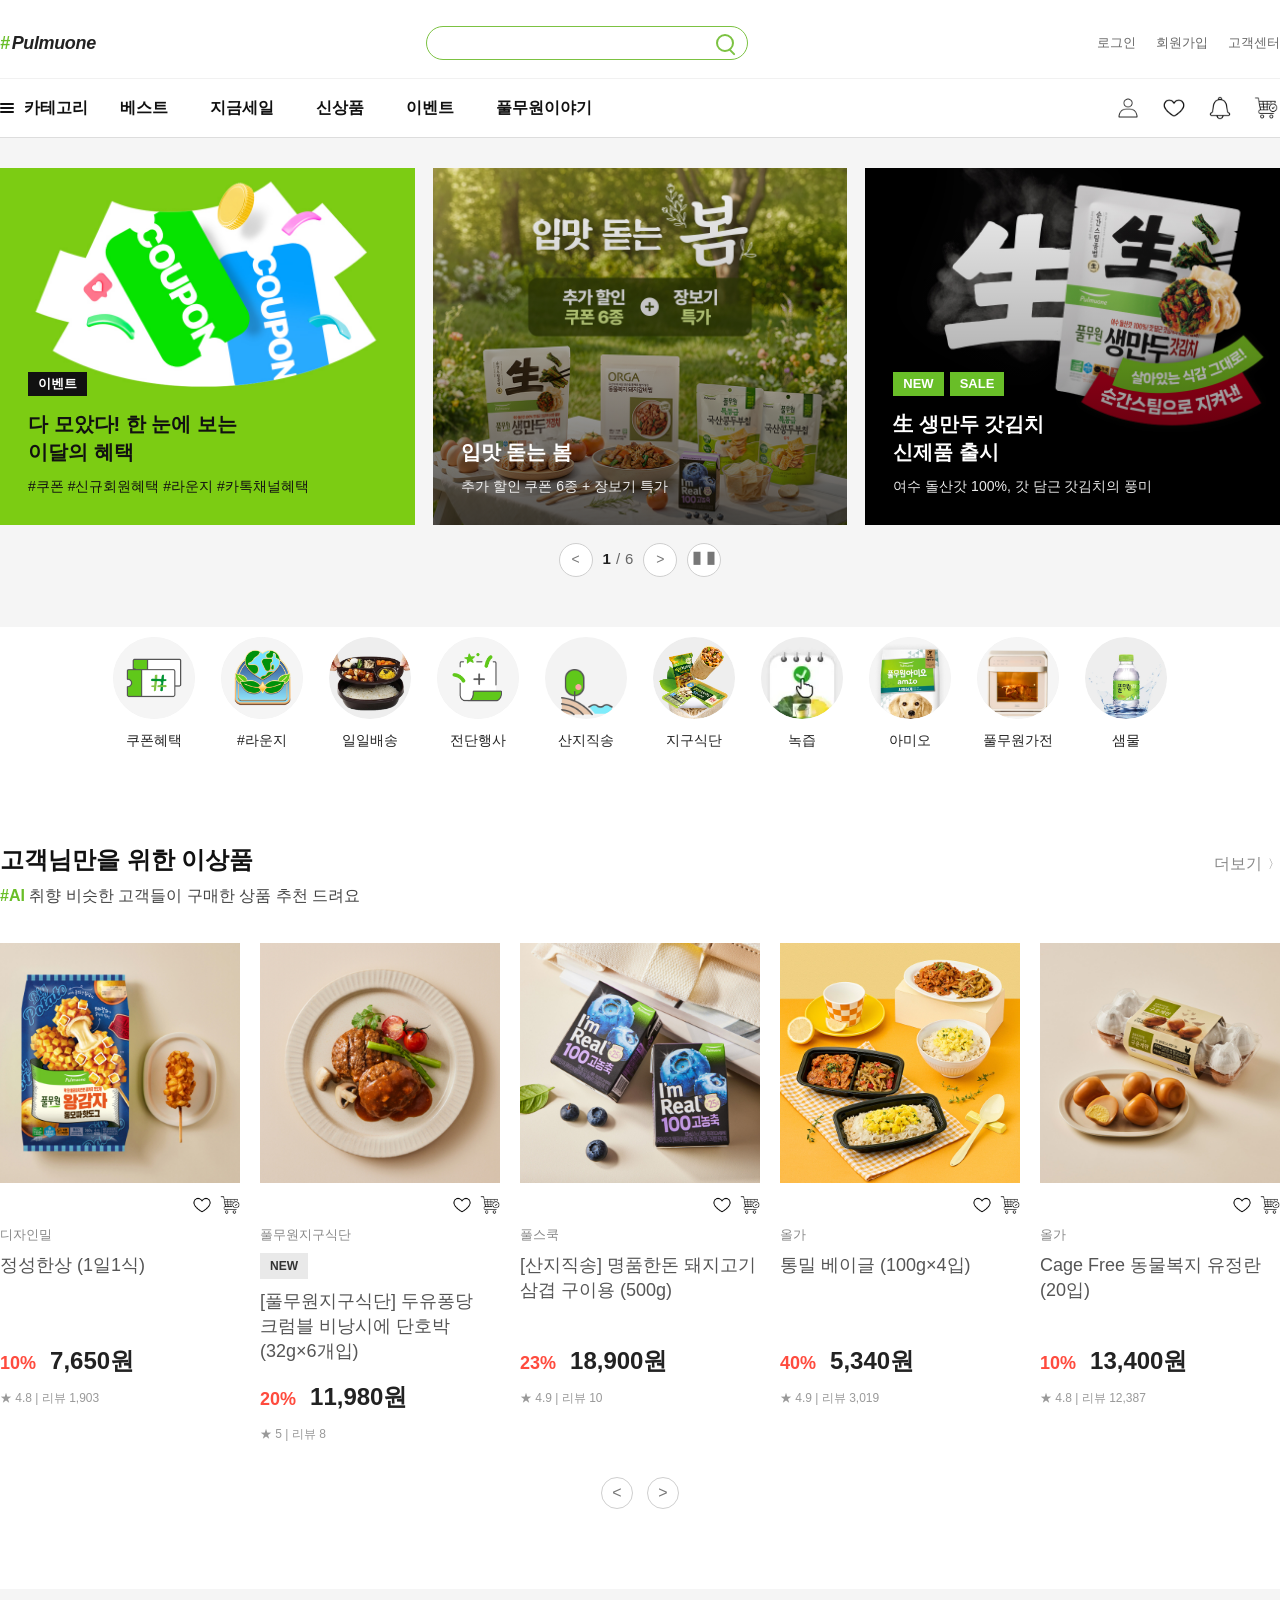
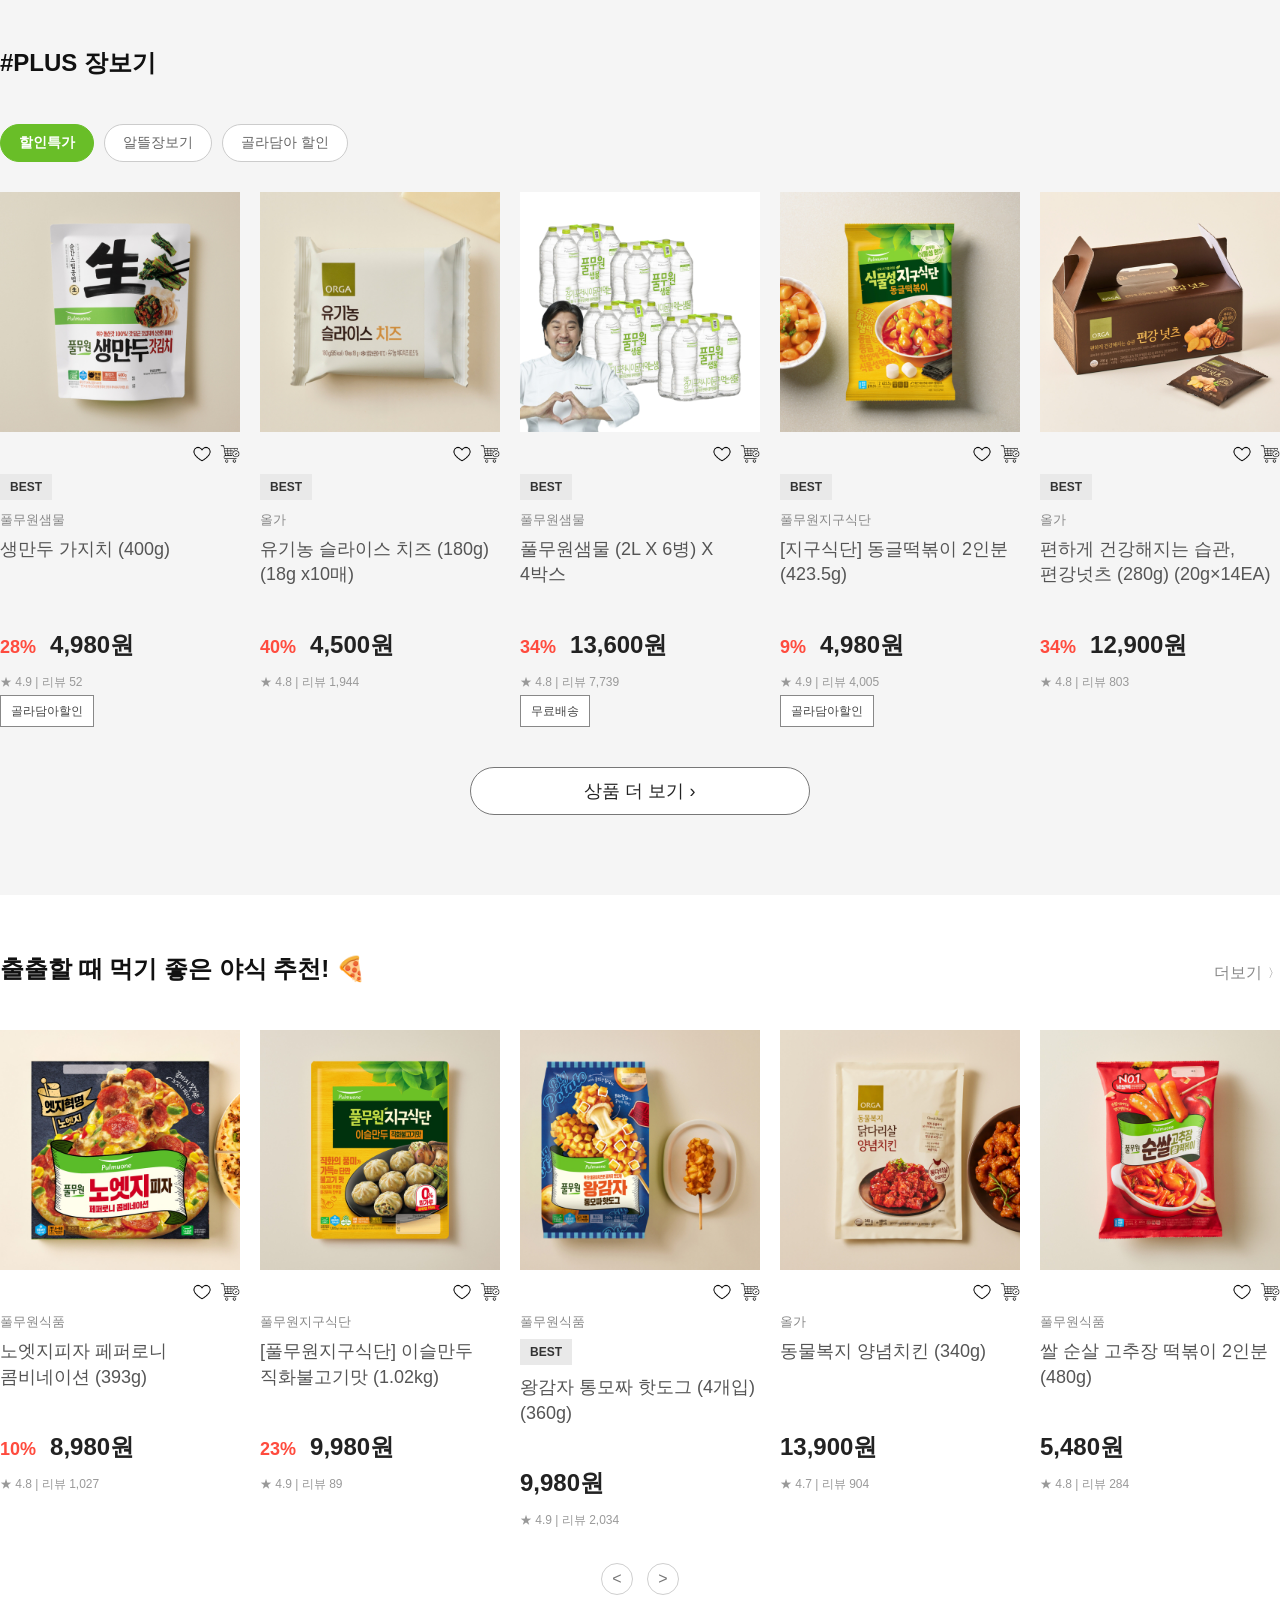
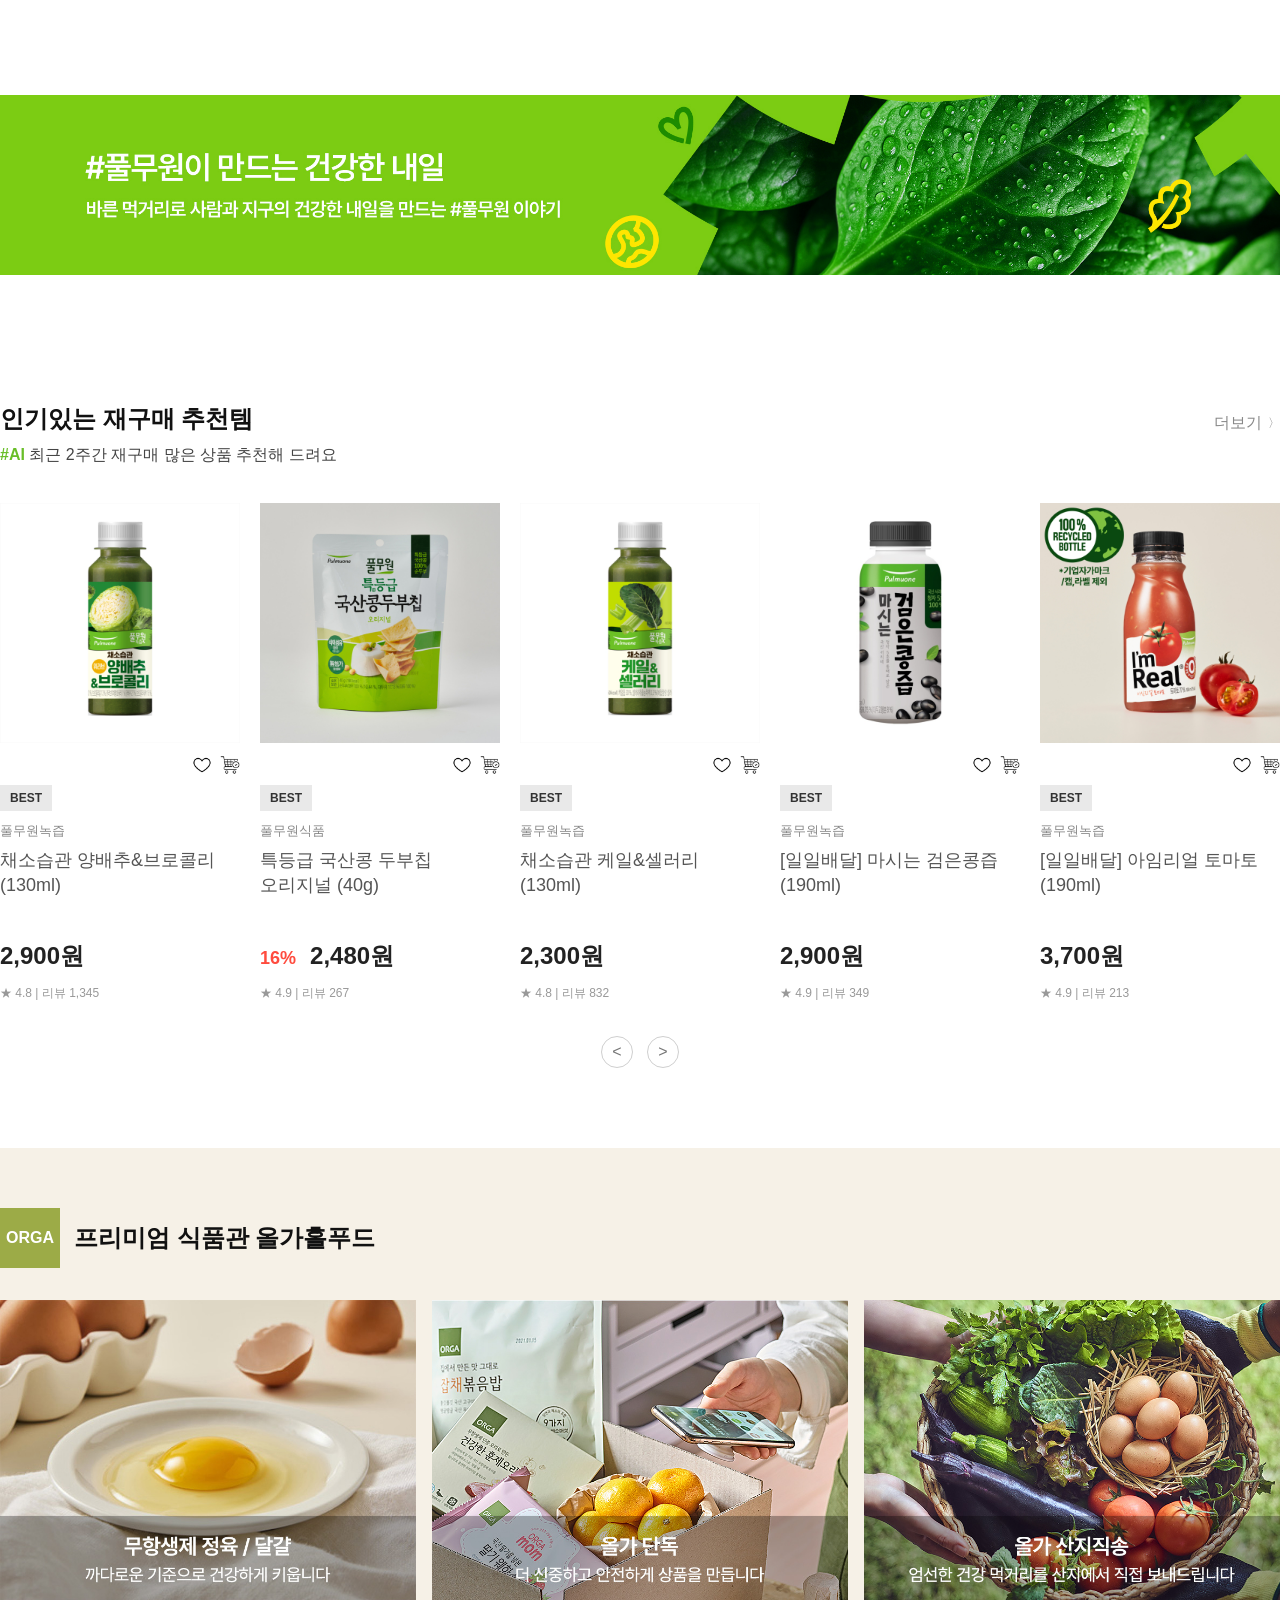
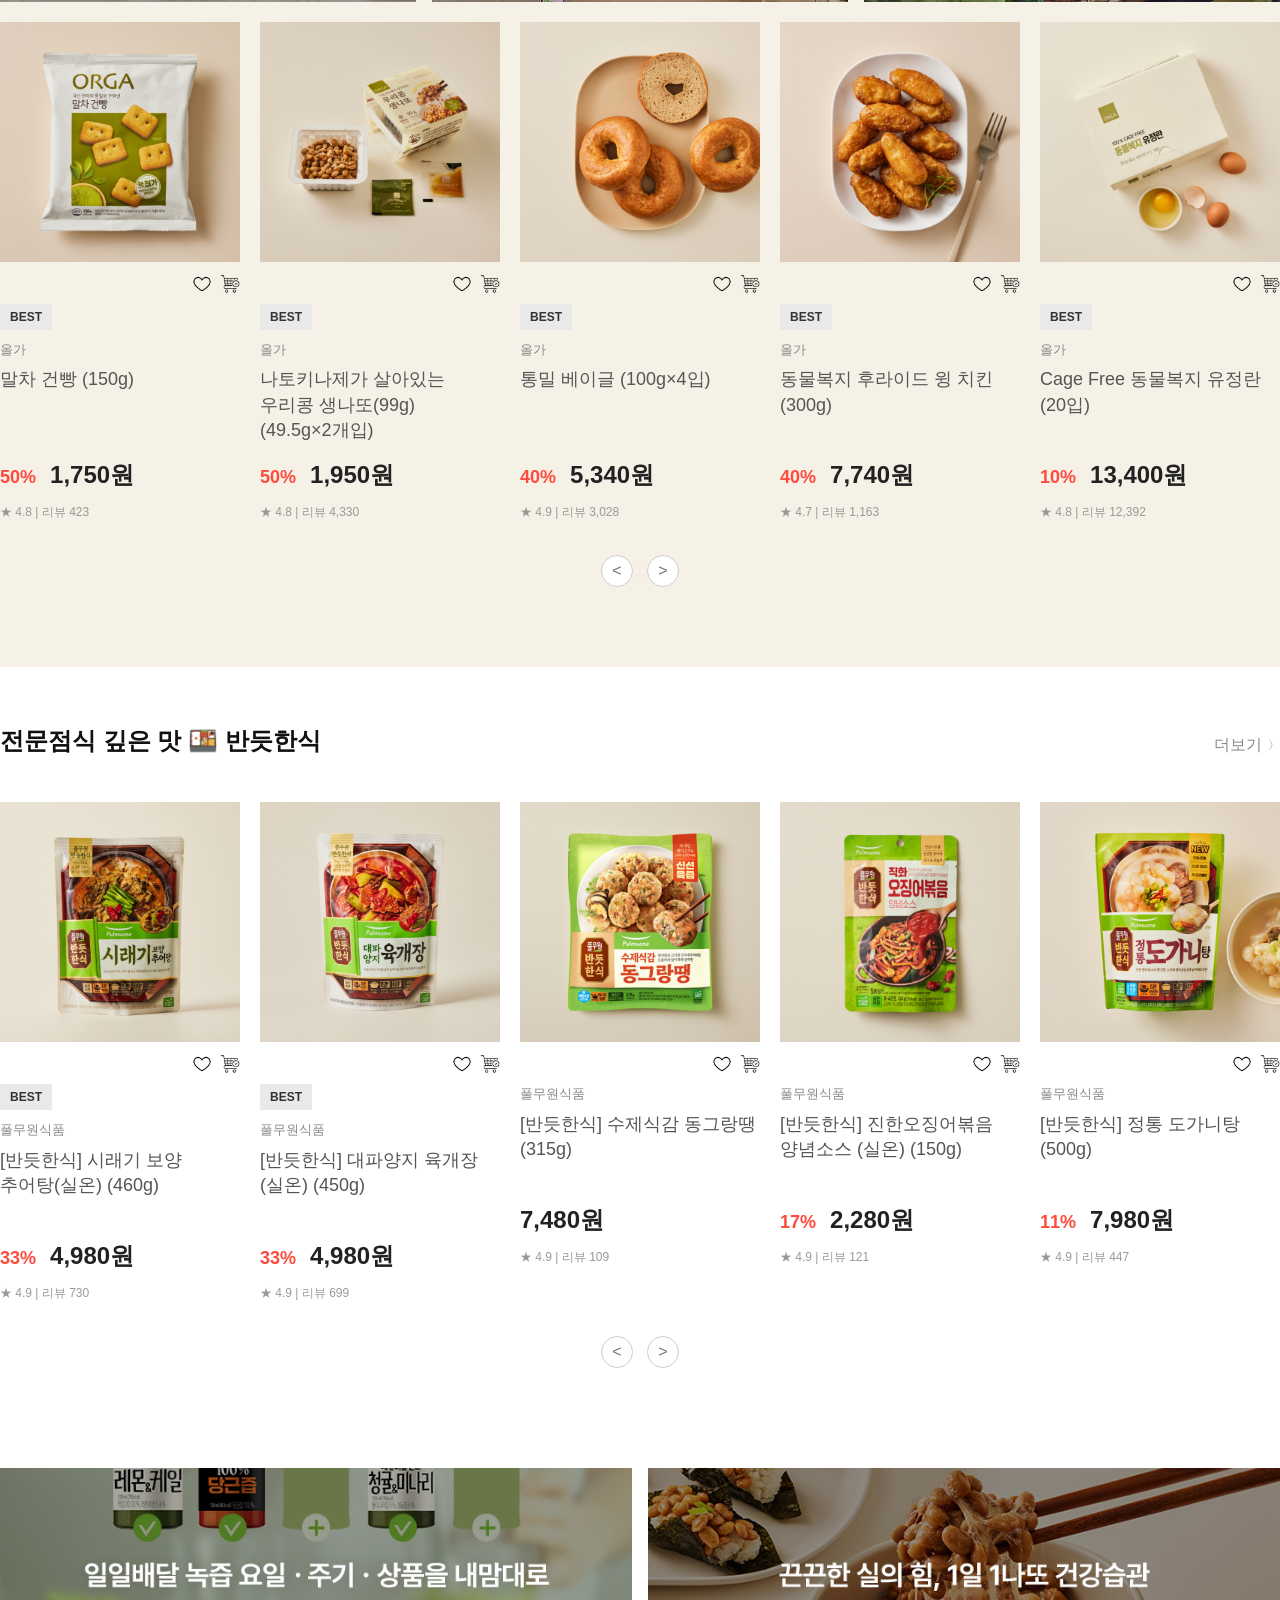
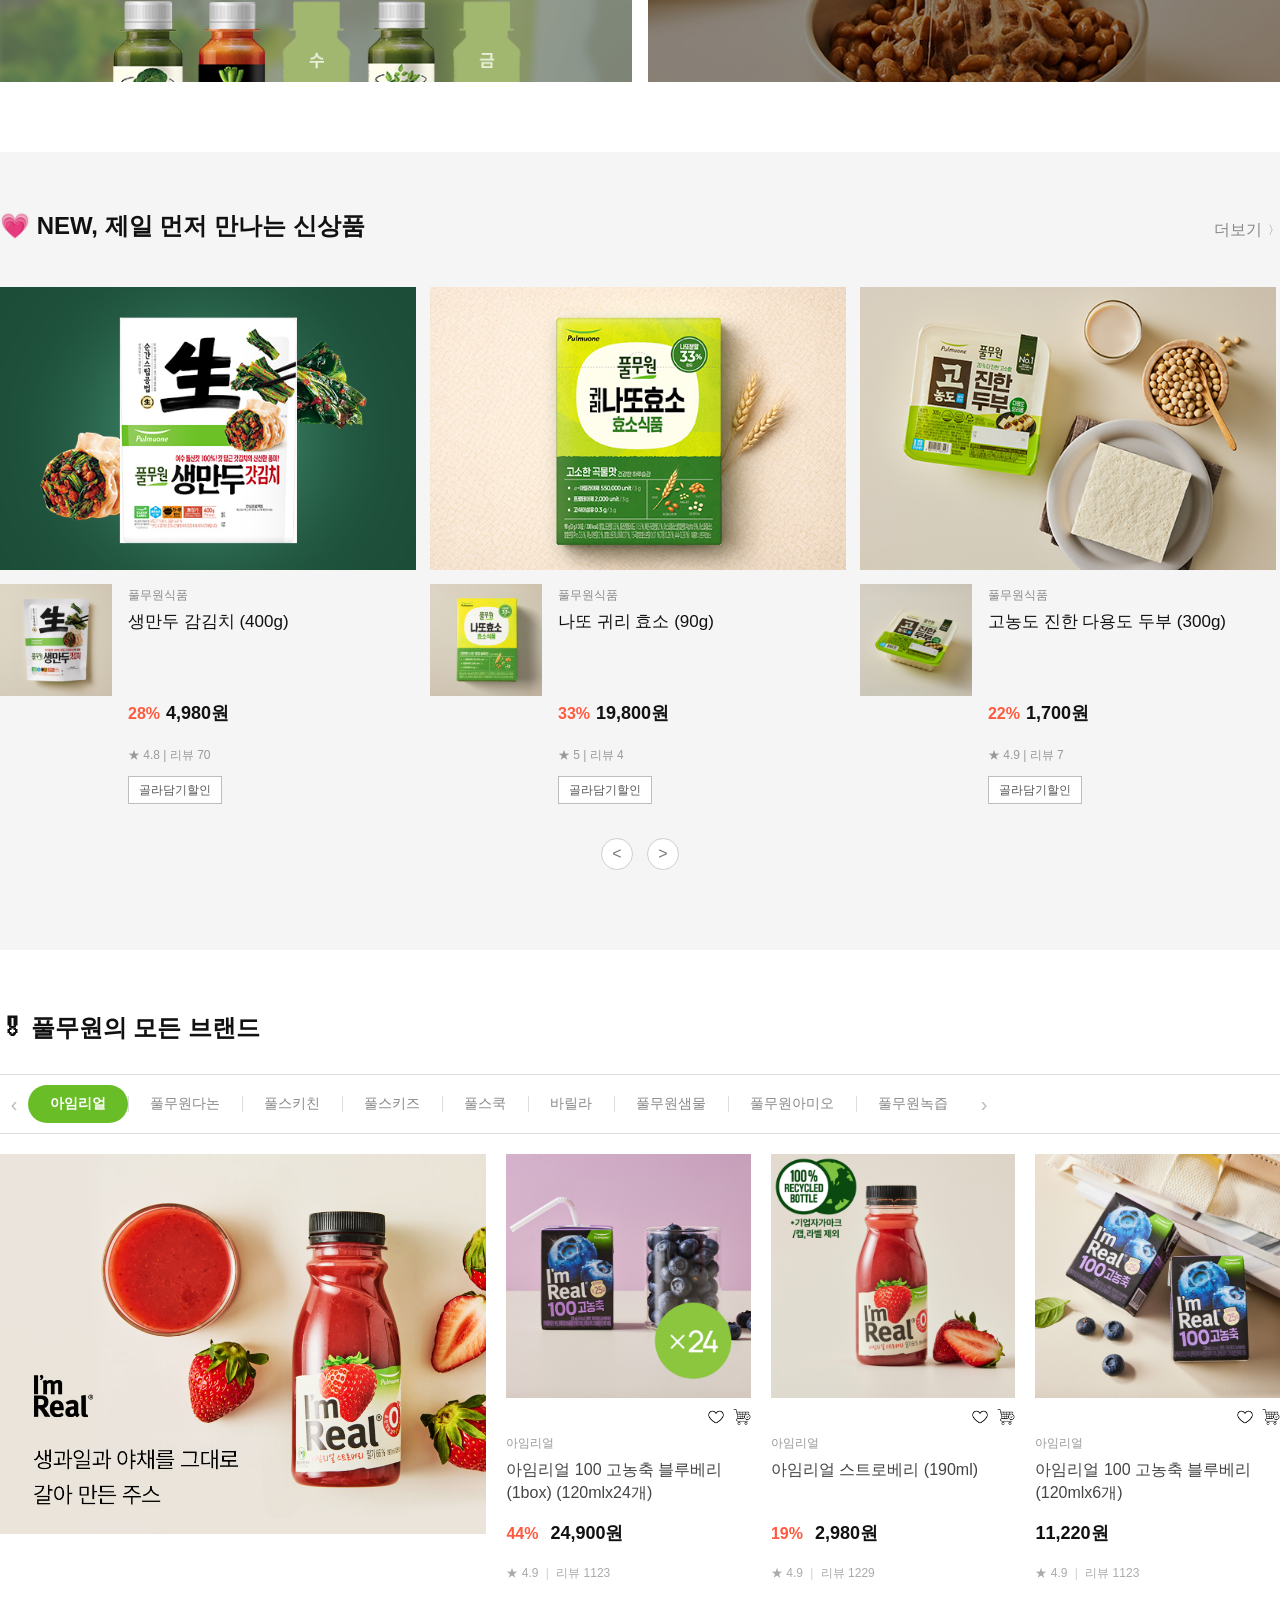
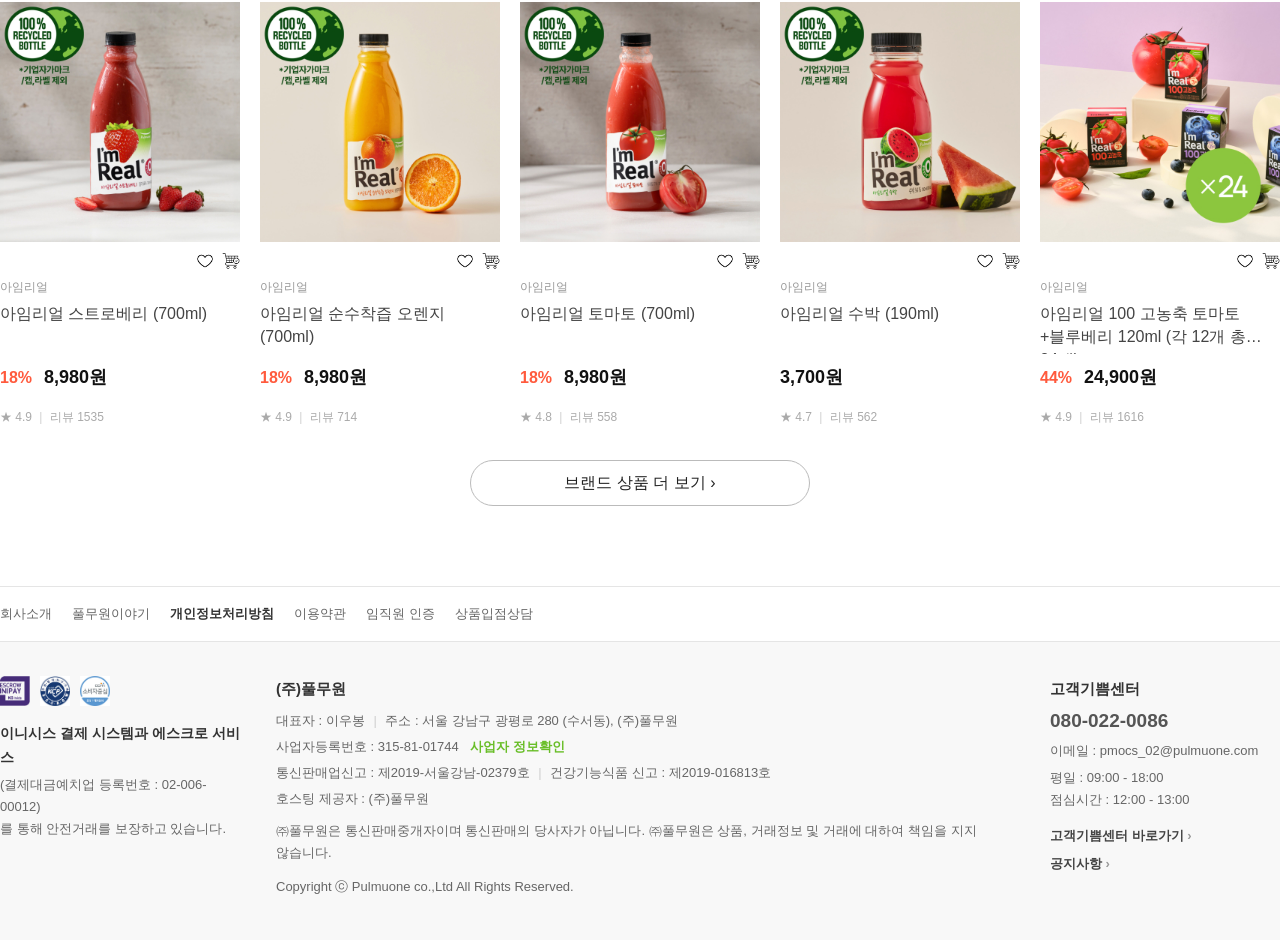
==== commit 13f9f051: "first commit" ====
--- a/index.html
+++ b/index.html
@@ -340,69 +340,90 @@
   <!-- 푸터 -->
   <footer id="footer">
     <div class="footer_top">
-      <div class="inner">
+      <div class="inner footer_top_inner">
+        <a href="#">회사소개</a>
+        <a href="#">풀무원이야기</a>
         <a href="#"><strong>개인정보처리방침</strong></a>
         <a href="#">이용약관</a>
-        <a href="#">법적고지</a>
-        <a href="#">이메일무단수집거부</a>
-        <a href="#">고객기쁨센터</a>
-        <a href="#">공지사항</a>
+        <a href="#">임직원 인증</a>
+        <a href="#">상품입점상담</a>
       </div>
     </div>
 
     <div class="footer_main">
-      <div class="inner">
+      <div class="inner footer_main_inner">
+
         <!-- 왼쪽 -->
-        <div class="footer_info">
-          <h2 class="footer_logo">Pulmuone</h2>
-          <p class="company_name">풀무원식품(주)</p>
-
-          <ul class="company_info">
-            <li><span>대표이사</span> 홍길동</li>
-            <li><span>주소</span> 서울특별시 강남구 광평로 280</li>
-            <li><span>사업자등록번호</span> 000-00-00000</li>
-            <li><span>통신판매업신고</span> 제0000-서울강남-0000호</li>
-            <li><span>개인정보보호책임자</span> 홍길동</li>
-          </ul>
-
-          <p class="copyright">Copyright © Pulmuone All Rights Reserved.</p>
+        <div class="footer_left">
+          <div class="footer_marks">
+            <img src="./img/footer/footer-escrow-1.png" alt="Pulmuone logo">
+            <img src="./img/footer/footer-escrow-2.jpg" alt="LG Escrow Service logo">
+            <img src="./img/footer/footer-escrow-3.jpg" alt="Norton logo">
+          </div>
+
+          <div class="footer_escrow">
+            <p class="escrow_title">이니시스 결제 시스템과 에스크로 서비스</p>
+            <p>(결제대금예치업 등록번호 : 02-006-00012)</p>
+            <p>를 통해 안전거래를 보장하고 있습니다.</p>
+          </div>
         </div>
 
         <!-- 가운데 -->
-        <div class="footer_cs">
+        <div class="footer_center">
+          <p class="company_name">(주)풀무원</p>
+
+          <p>
+            <span>대표자 : 이우봉</span>
+            <span class="bar">|</span>
+            <span>주소 : 서울 강남구 광평로 280 (수서동), (주)풀무원</span>
+          </p>
+
+          <p>
+            <span>사업자등록번호 : 315-81-01744</span>
+            <a href="#" class="biz_link">사업자 정보확인</a>
+          </p>
+
+          <p>
+            <span>통신판매업신고 : 제2019-서울강남-02379호</span>
+            <span class="bar">|</span>
+            <span>건강기능식품 신고 : 제2019-016813호</span>
+          </p>
+
+          <p>호스팅 제공자 : (주)풀무원</p>
+
+          <p class="footer_notice">
+            ㈜풀무원은 통신판매중개자이며 통신판매의 당사자가 아닙니다.
+            ㈜풀무원은 상품, 거래정보 및 거래에 대하여 책임을 지지 않습니다.
+          </p>
+
+          <p class="copyright">
+            Copyright ⓒ Pulmuone co.,Ltd All Rights Reserved.
+          </p>
+        </div>
+
+        <!-- 오른쪽 -->
+        <div class="footer_right">
           <h3>고객기쁨센터</h3>
-          <strong class="tel">080-022-0085</strong>
-          <p>평일 09:00 ~ 18:00</p>
-          <p>점심시간 12:00 ~ 13:00</p>
-          <p>토 / 일 / 공휴일 휴무</p>
-        </div>
-
-        <!-- 오른쪽 -->
-        <div class="footer_mark_wrap">
-          <h3>안전한 결제 서비스</h3>
+          <strong class="tel">080-022-0086</strong>
+
+          <p>이메일 : pmocs_02@pulmuone.com</p>
           <p>
-            믿을 수 있는 결제 시스템과 소비자 보호 인증을 통해<br>
-            안전한 쇼핑 환경을 제공합니다.
-          </p>
-
-          <div class="footer_marks">
-            <img src="./img/footer/footer-escrow-1.png" alt="에스크로 인증">
-            <img src="./img/footer/footer-escrow-2.jpg" alt="KCP 인증">
-            <img src="./img/footer/footer-escrow-3.jpg" alt="소비자중심경영 인증">
-          </div>
-        </div>
+            <span>평일 : 09:00 - 18:00</span>
+            <span class="bar"></span><br>
+            <span>점심시간 : 12:00 - 13:00</span>
+          </p>
+
+          <div class="footer_cs_link">
+            <a href="#">고객기쁨센터 바로가기</a>
+            <a href="#">공지사항</a>
+          </div>
+        </div>
+
       </div>
     </div>
   </footer>
 
   <!-- JS -->
-  <script src="./js/slider.js"></script>
-  <script src="./js/01_fetch_recommend.js"></script>
-  <script src="./js/02_fetch_sale.js"></script>
-  <script src="./js/03_fetch_snack.js"></script>
-  <script src="./js/04_fetch_best.js"></script>
-  <script src="./js/05_fetch_orga.js"></script>
-  <script src="./js/06_fetch_koreafood.js"></script>
   <script src="./js/slider.js"></script>
   <script src="./js/quick_menu.js"></script>
   <script src="./js/01_fetch_recommend.js"></script>
--- a/css/common.css
+++ b/css/common.css
@@ -248,250 +248,223 @@
   height: 24px;
 }
 
-@charset "utf-8";
-
 
 /* =========================
    footer
 ========================= */
 #footer {
-  margin-top: 80px;
+  margin-top: 0;
+  border-top: 1px solid #e5e5e5;
   background: #f8f8f8;
-  border-top: 1px solid #e5e5e5;
-}
-
-#footer .inner {
-  width: 1200px;
-  margin: 0 auto;
-}
-
-/* 상단 링크 */
+  color: #666;
+  font-size: 13px;
+  line-height: 1.7;
+}
+
 .footer_top {
   border-bottom: 1px solid #e5e5e5;
-}
-
-.footer_top .inner {
-  display: flex;
-  align-items: center;
-  gap: 0;
-  height: 52px;
-}
-
-.footer_top a {
-  position: relative;
-  padding: 0 18px;
-  font-size: 14px;
-  color: #888;
-}
-
-.footer_top a:first-child {
-  padding-left: 0;
-}
-
-.footer_top a strong {
-  color: #444;
-  font-weight: 700;
-}
-
-.footer_top a + a::before {
-  content: "";
-  position: absolute;
-  left: 0;
-  top: 50%;
-  width: 1px;
-  height: 12px;
-  background: #d9d9d9;
-  transform: translateY(-50%);
-}
-
-/* 하단 본문 */
+  background: #fff;
+}
+
+.footer_top_inner {
+  display: flex;
+  flex-wrap: wrap;
+  gap: 20px;
+  padding: 16px 0;
+}
+
+.footer_top_inner a {
+  color: #666;
+  font-size: 13px;
+}
+
+.footer_top_inner a strong {
+  color: #333;
+  font-weight: 700;
+}
+
 .footer_main {
-  padding: 38px 0 42px;
-}
-
-.footer_main .inner {
+  padding: 34px 0 38px;
+}
+
+.footer_main_inner {
   display: flex;
   justify-content: space-between;
   align-items: flex-start;
-  gap: 40px;
-}
-
-/* 왼쪽 회사 정보 */
-.footer_info {
+  gap: 36px;
+}
+
+/* 왼쪽 */
+.footer_left {
+  flex: 0 0 240px;
+}
+
+.footer_marks {
+  display: flex;
+  align-items: center;
+  gap: 10px;
+  margin-bottom: 16px;
+  flex-wrap: wrap;
+}
+
+.footer_marks img {
+  display: block;
+  height: 30px;
+  width: auto;
+  object-fit: contain;
+}
+
+.footer_escrow {
+  color: #666;
+  font-size: 13px;
+}
+
+.footer_escrow .escrow_title {
+  margin-bottom: 4px;
+  color: #333;
+  font-size: 14px;
+  font-weight: 700;
+}
+
+/* 가운데 */
+.footer_center {
   flex: 1;
   min-width: 0;
 }
 
-.footer_logo {
-  margin-bottom: 18px;
+.footer_center .company_name {
+  margin-bottom: 8px;
+  color: #333;
+  font-size: 15px;
+  font-weight: 700;
+}
+
+.footer_center p {
+  margin-bottom: 4px;
+  color: #666;
+  font-size: 13px;
+  word-break: keep-all;
+}
+
+.footer_center .bar,
+.footer_right .bar {
+  margin: 0 5px;
+  color: #cfcfcf;
+}
+
+.biz_link {
+  margin-left: 8px;
   color: #69be28;
-  font-size: 30px;
   font-weight: 600;
-  font-style: italic;
-  letter-spacing: 0.03em;
-  line-height: 1;
-}
-
-.company_name {
-  margin-bottom: 14px;
+  font-size: 13px;
+}
+
+.footer_notice {
+  margin-top: 10px;
+  color: #888;
+  font-size: 13px;
+}
+
+.copyright {
+  margin-top: 12px;
+  color: #999;
+  font-size: 12px;
+}
+
+/* 오른쪽 */
+.footer_right {
+  flex: 0 0 230px;
+}
+
+.footer_right h3 {
+  margin-bottom: 8px;
+  color: #333;
+  font-size: 15px;
+  font-weight: 700;
+}
+
+.footer_right .tel {
+  display: block;
+  margin-bottom: 8px;
+  color: #555;
+  font-size: 19px;
+  font-weight: 600;
+  line-height: 1.2;
+}
+
+.footer_right p {
+  margin-bottom: 4px;
+  color: #666;
+  font-size: 13px;
+}
+
+.footer_cs_link {
+  display: flex;
+  flex-direction: column;
+  gap: 6px;
+  margin-top: 14px;
+}
+
+.footer_cs_link a {
   color: #444;
-  font-size: 18px;
-  font-weight: 700;
-}
-
-.company_info {
-  margin: 0;
-  padding: 0;
-  list-style: none;
-}
-
-.company_info li {
-  margin-bottom: 8px;
-  color: #888;
-  font-size: 14px;
-  line-height: 1.6;
-}
-
-.company_info li span {
-  display: inline-block;
-  min-width: 130px;
-  color: #666;
-  font-weight: 500;
-}
-
-.copyright {
-  margin-top: 22px;
-  color: #aaa;
-  font-size: 13px;
-}
-
-/* 가운데 고객센터 */
-.footer_cs {
-  flex: 0 0 280px;
-  padding: 34px 28px 30px;
-  border: 1px solid #ececec;
-  border-radius: 18px;
-  background: #fff;
-  box-shadow: 0 8px 24px rgba(0, 0, 0, 0.04);
-  box-sizing: border-box;
-}
-
-.footer_cs h3 {
-  margin-bottom: 18px;
-  color: #444;
-  font-size: 22px;
-  font-weight: 700;
-  line-height: 1.3;
-}
-
-.footer_cs .tel {
-  display: block;
-  margin-bottom: 20px;
-  color: #83b860;
-  font-size: 20px;
-  font-weight: 800;
-  line-height: 1;
-  letter-spacing: -0.02em;
-}
-
-.footer_cs p {
-  margin-bottom: 8px;
-  color: #777;
-  font-size: 15px;
-  line-height: 1.6;
-}
-
-.footer_cs p:last-child {
-  margin-bottom: 0;
-}
-
-/* 오른쪽 인증영역 */
-.footer_mark_wrap {
-  flex: 0 0 320px;
-}
-
-.footer_mark_wrap h3 {
-  margin-bottom: 14px;
-  color: #333;
-  font-size: 20px;
-  font-weight: 700;
-}
-
-.footer_mark_wrap p {
-  margin-bottom: 18px;
-  color: #888;
-  font-size: 14px;
-  line-height: 1.7;
-  word-break: keep-all;
-}
-
-.footer_marks {
-  display: flex;
-  gap: 12px;
-}
-
-.footer_marks img {
-  width: 84px;
-  height: 60px;
-  padding: 8px;
-  border: 1px solid #e3e3e3;
-  background: #fff;
-  object-fit: contain;
-  box-sizing: border-box;
+  font-size: 13px;
+  font-weight: 600;
+}
+
+.footer_cs_link a::after {
+  content: " ›";
+  color: #999;
 }
 
 /* 반응형 */
 @media (max-width: 1024px) {
-  #footer .inner {
-    width: calc(100% - 40px);
-  }
-
-  .footer_main .inner {
+  .footer_main_inner {
     flex-wrap: wrap;
-  }
-
-  .footer_info {
-    flex: 1 1 100%;
-  }
-
-  .footer_cs,
-  .footer_mark_wrap {
-    flex: 1 1 calc(50% - 20px);
+    gap: 28px;
+  }
+
+  .footer_left,
+  .footer_center,
+  .footer_right {
+    flex: 0 0 100%;
   }
 }
 
 @media (max-width: 768px) {
-  .footer_top .inner {
-    flex-wrap: wrap;
-    height: auto;
-    padding: 12px 0;
-  }
-
-  .footer_top a {
-    padding: 6px 12px;
+  .footer_top_inner {
+    gap: 10px 16px;
+    padding: 14px 0;
+  }
+
+  .footer_main {
+    padding: 28px 0 32px;
+  }
+
+  .footer_marks img {
+    height: 26px;
+  }
+
+  .footer_escrow .escrow_title {
     font-size: 13px;
   }
 
-  .footer_top a:first-child {
-    padding-left: 12px;
-  }
-
-  .footer_main {
-    padding: 30px 0 36px;
-  }
-
-  .footer_main .inner {
-    flex-direction: column;
-    gap: 24px;
-  }
-
-  .footer_cs,
-  .footer_mark_wrap {
-    width: 100%;
-    flex: none;
-  }
-
-  .company_info li span {
-    min-width: 110px;
+  .footer_center .company_name,
+  .footer_right h3 {
+    font-size: 14px;
+  }
+
+  .footer_right .tel {
+    font-size: 17px;
+  }
+
+  .footer_center p,
+  .footer_right p,
+  .footer_cs_link a,
+  .footer_top_inner a {
+    font-size: 12px;
+  }
+
+  .copyright {
+    font-size: 11px;
   }
 }
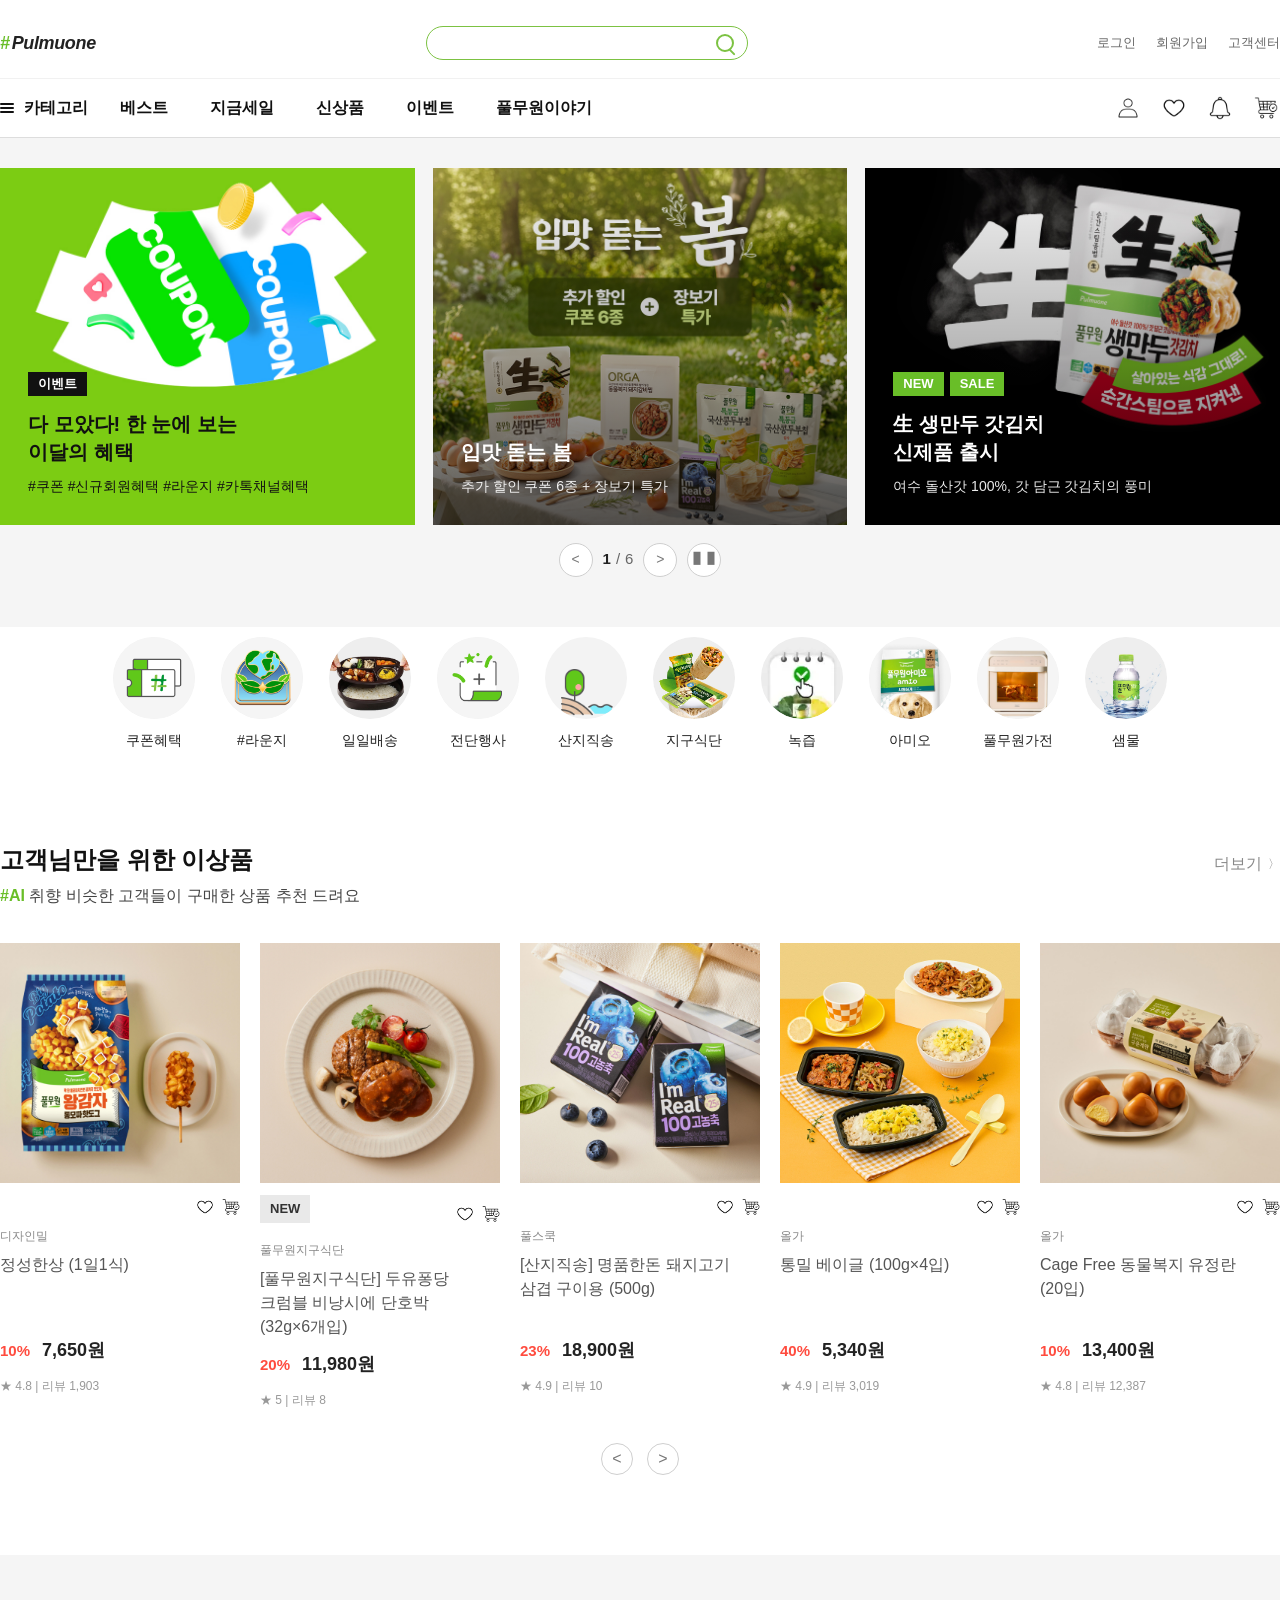
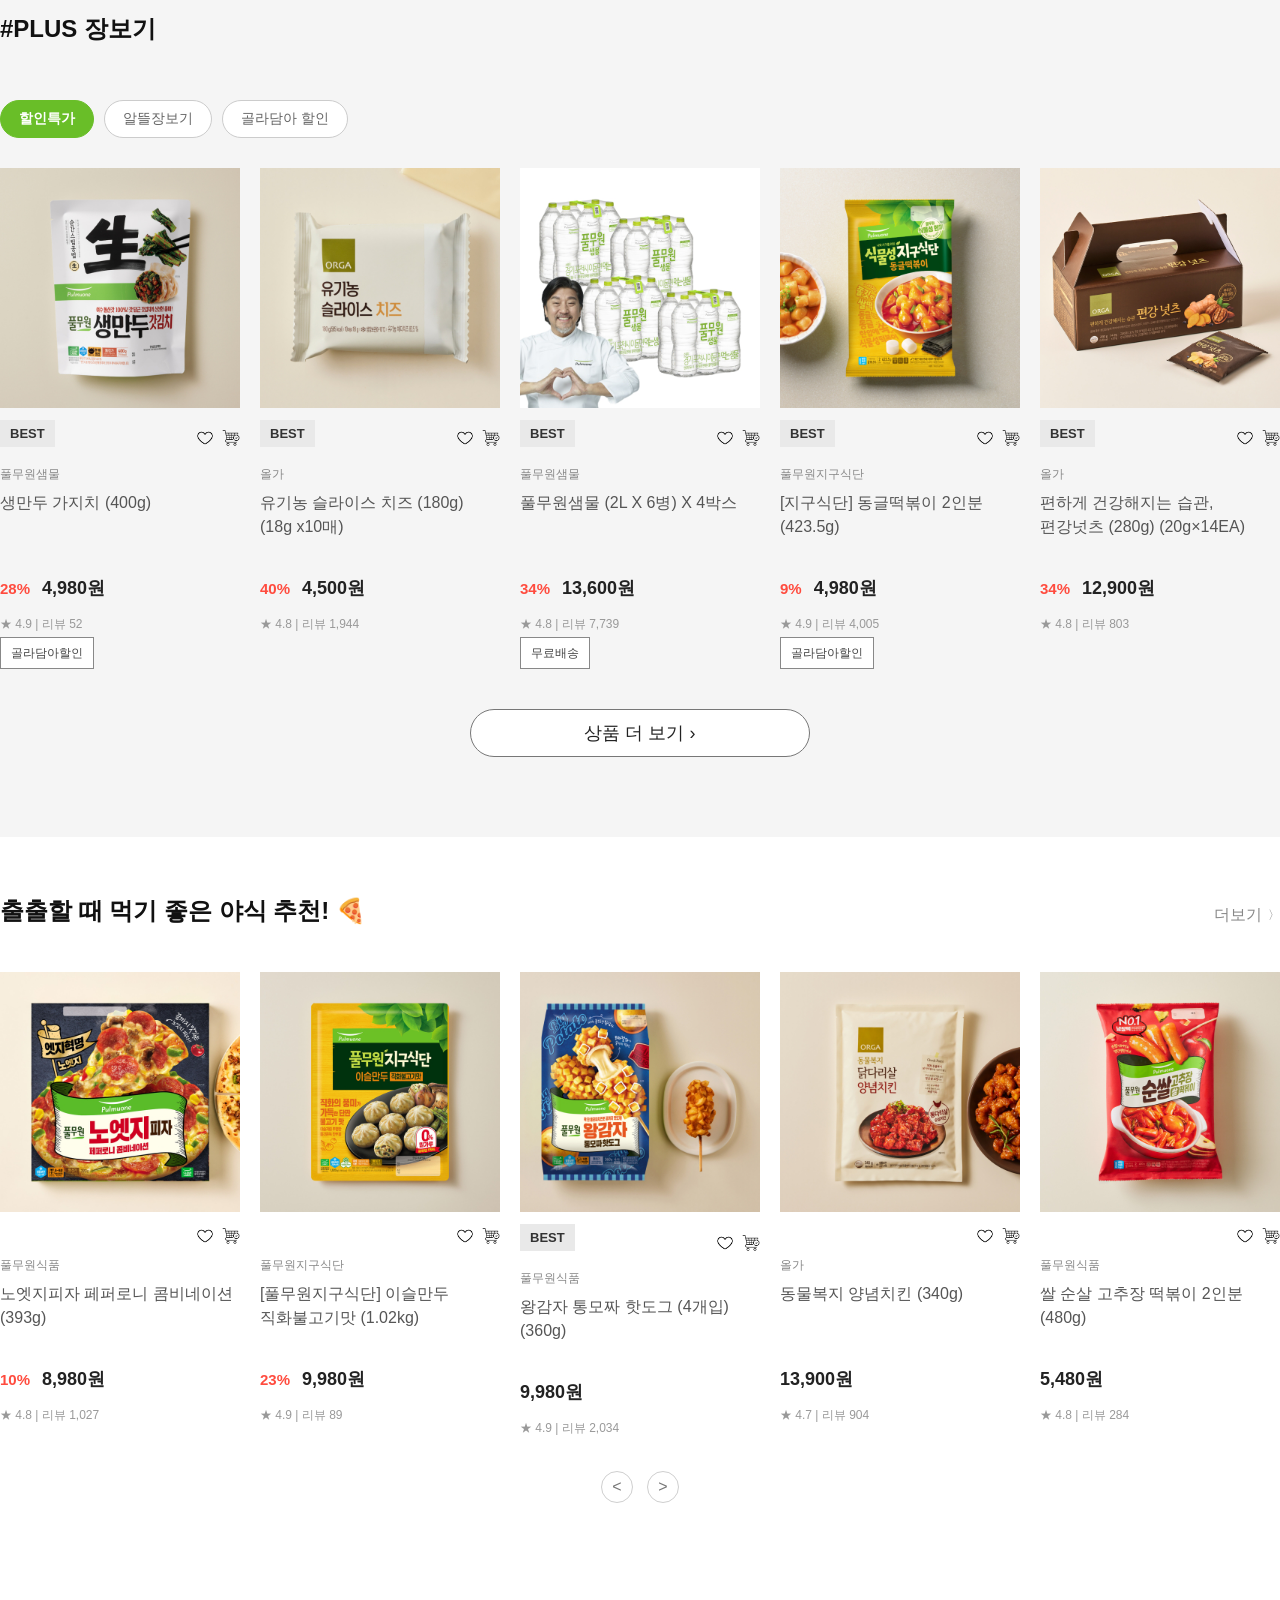
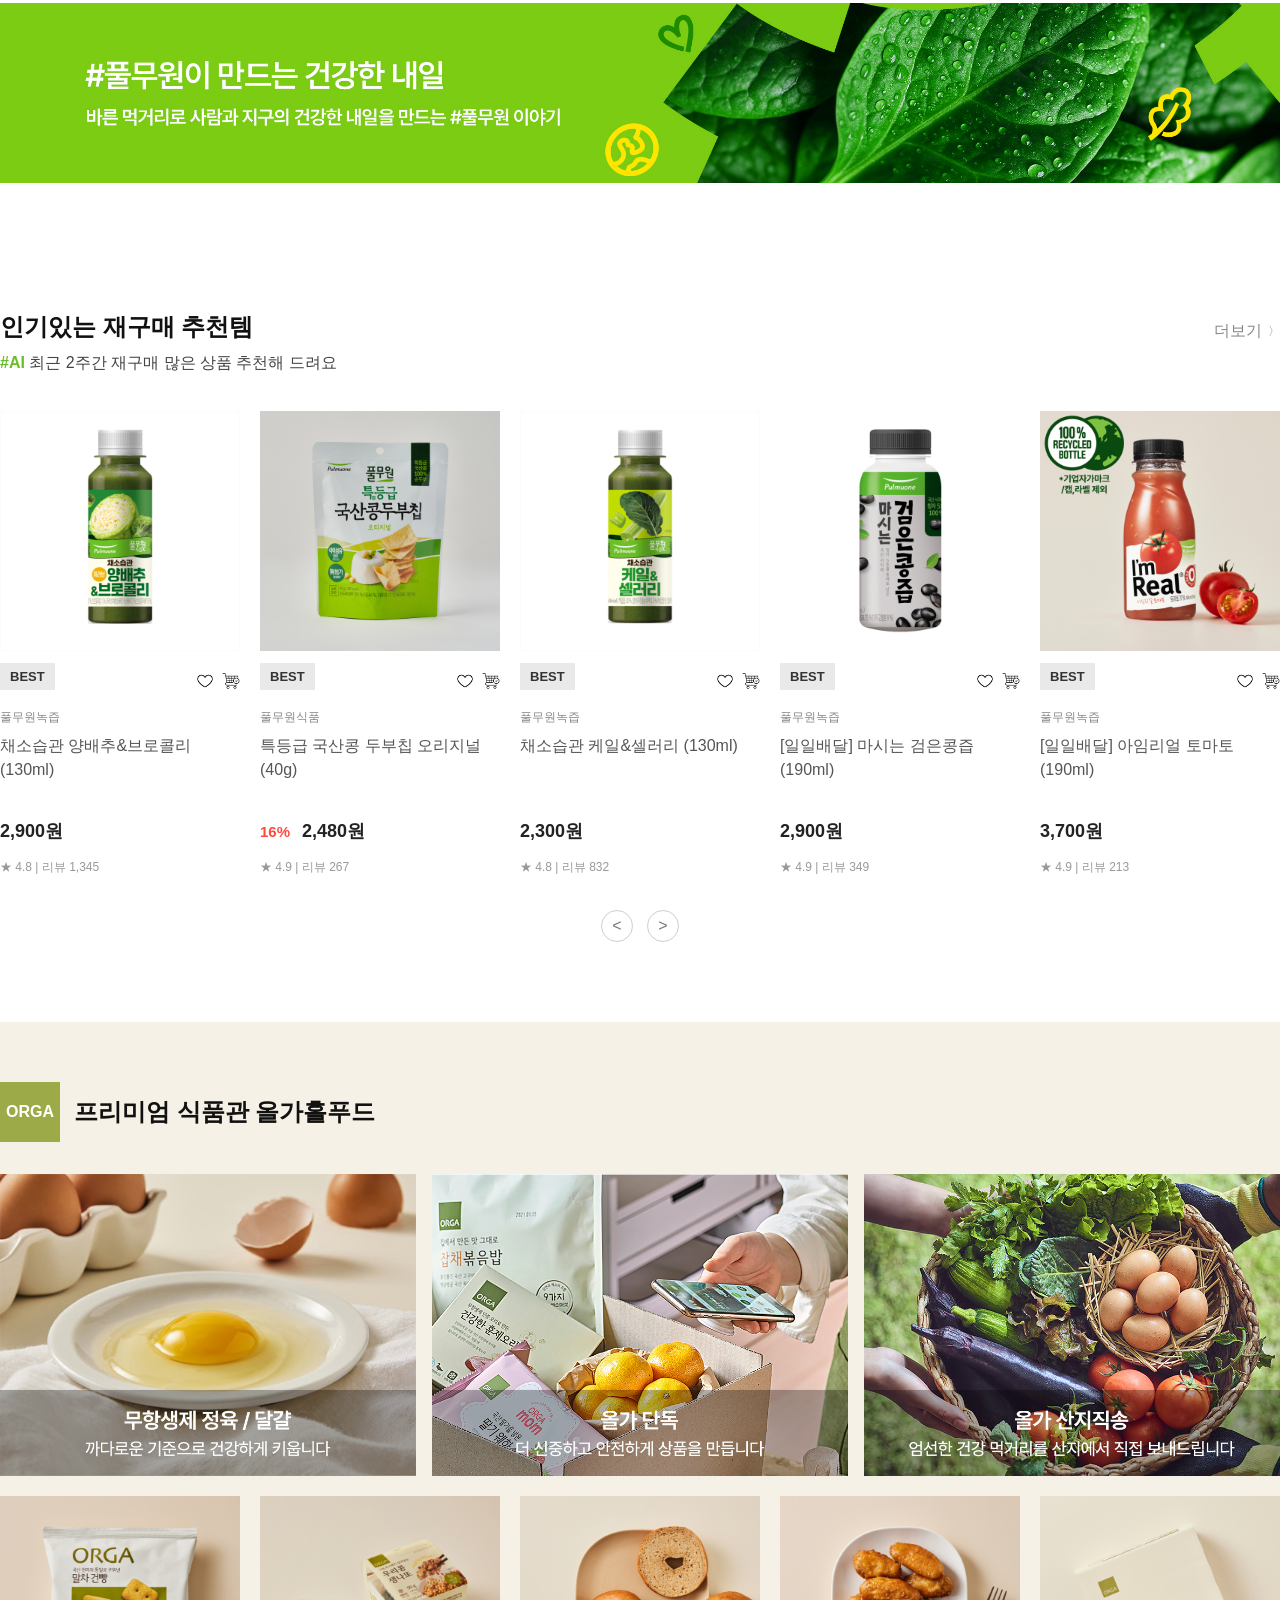
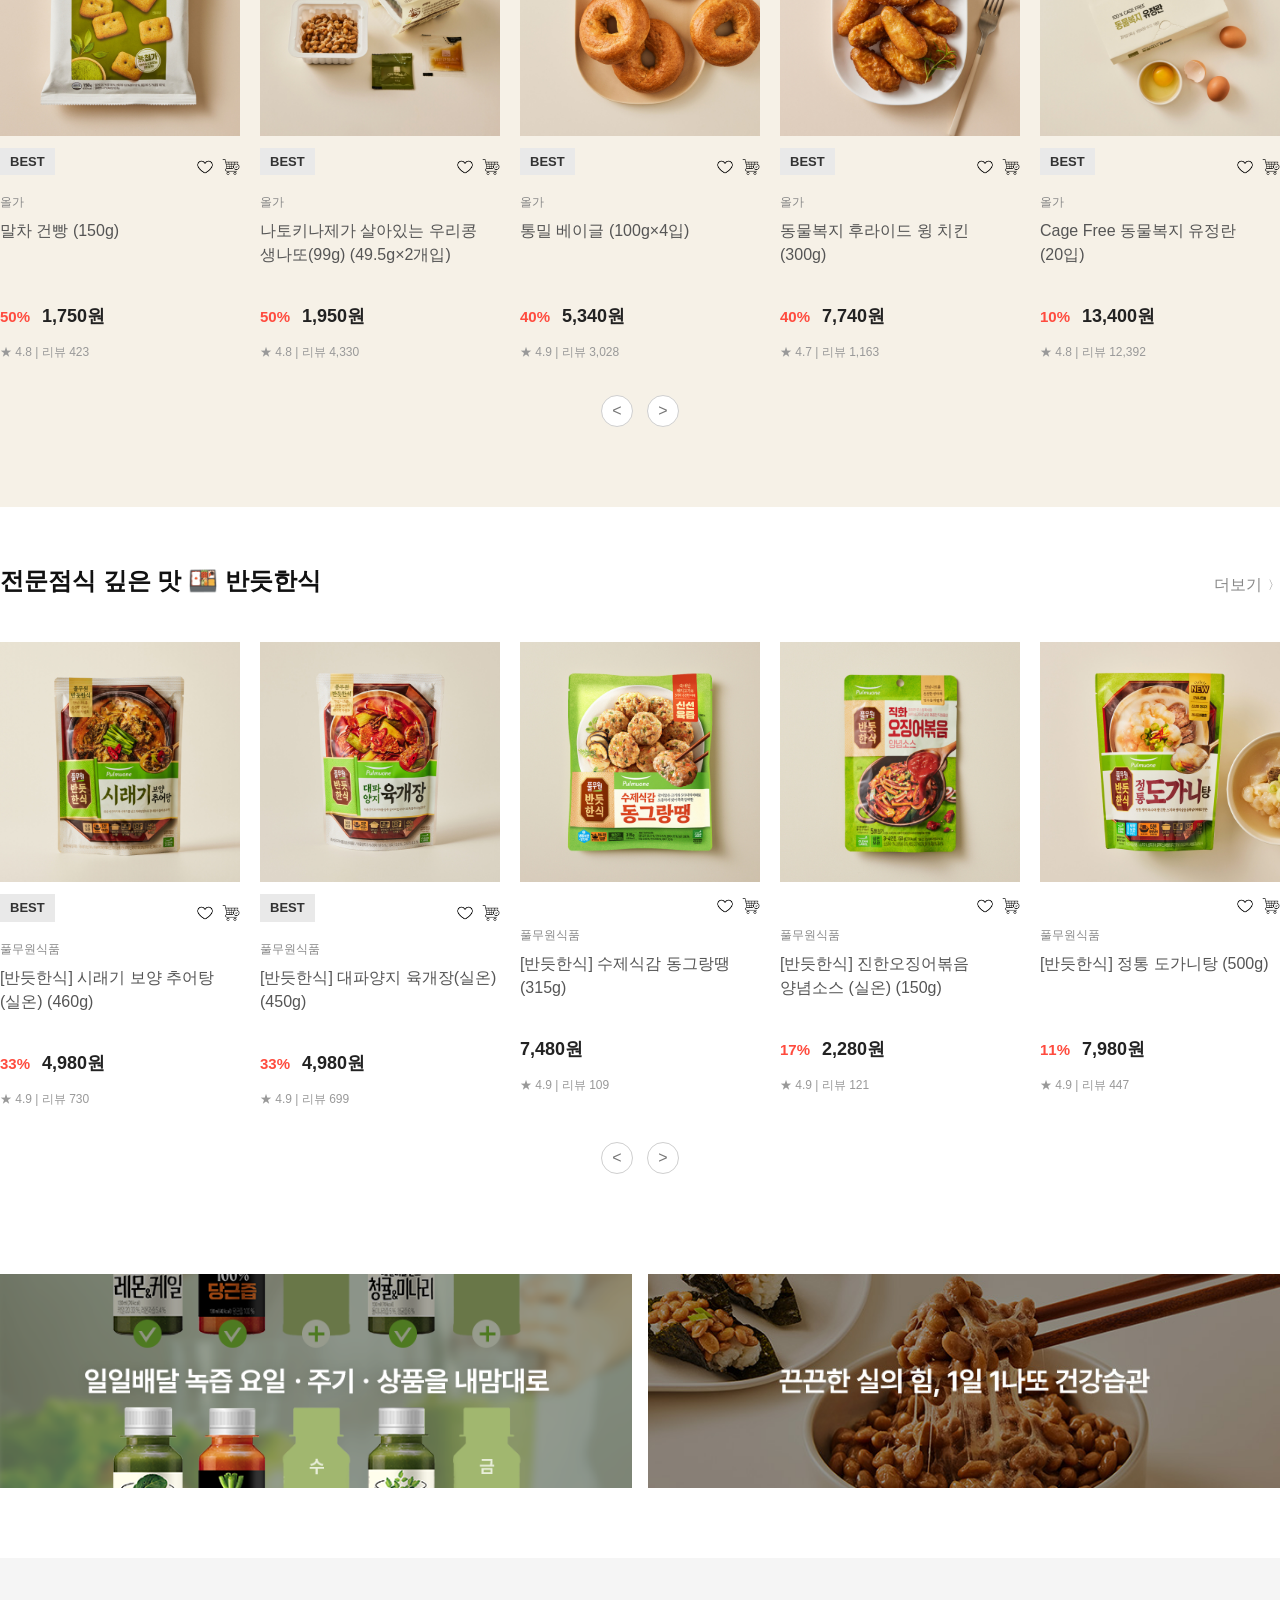
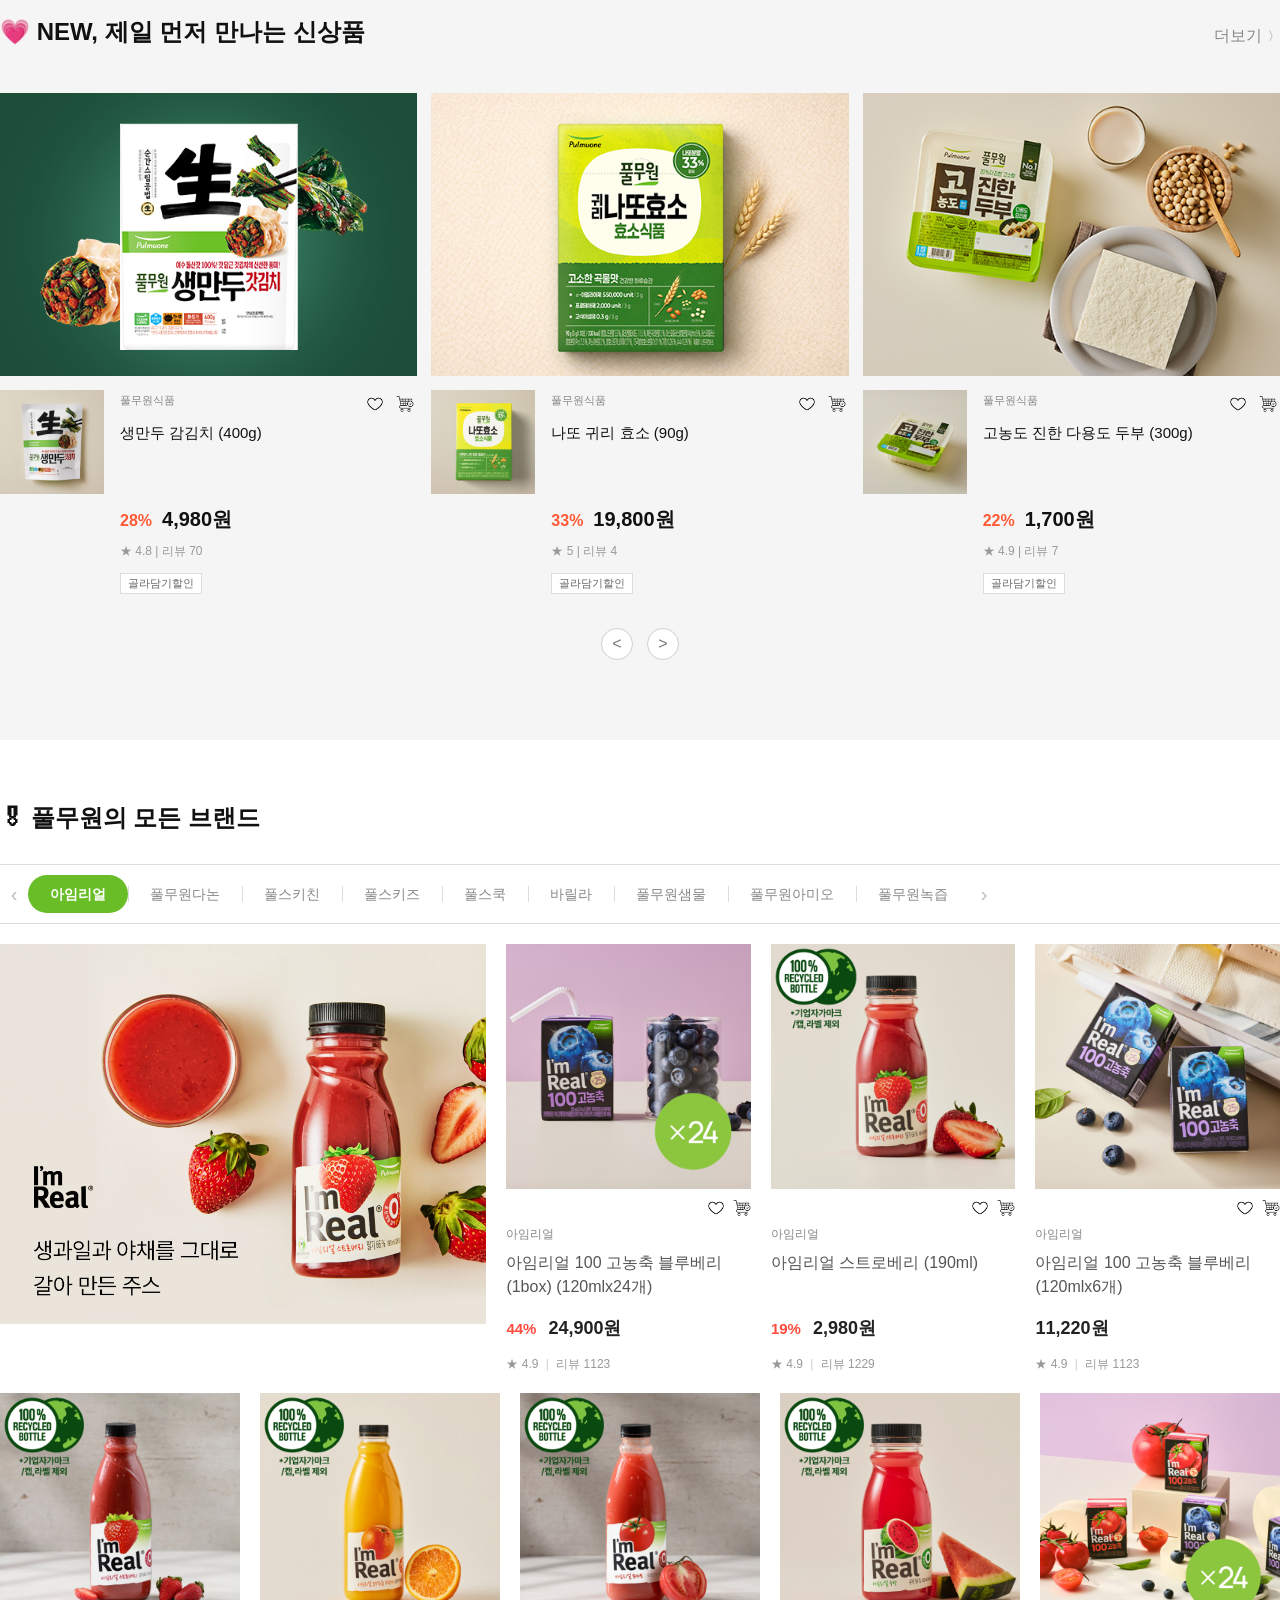
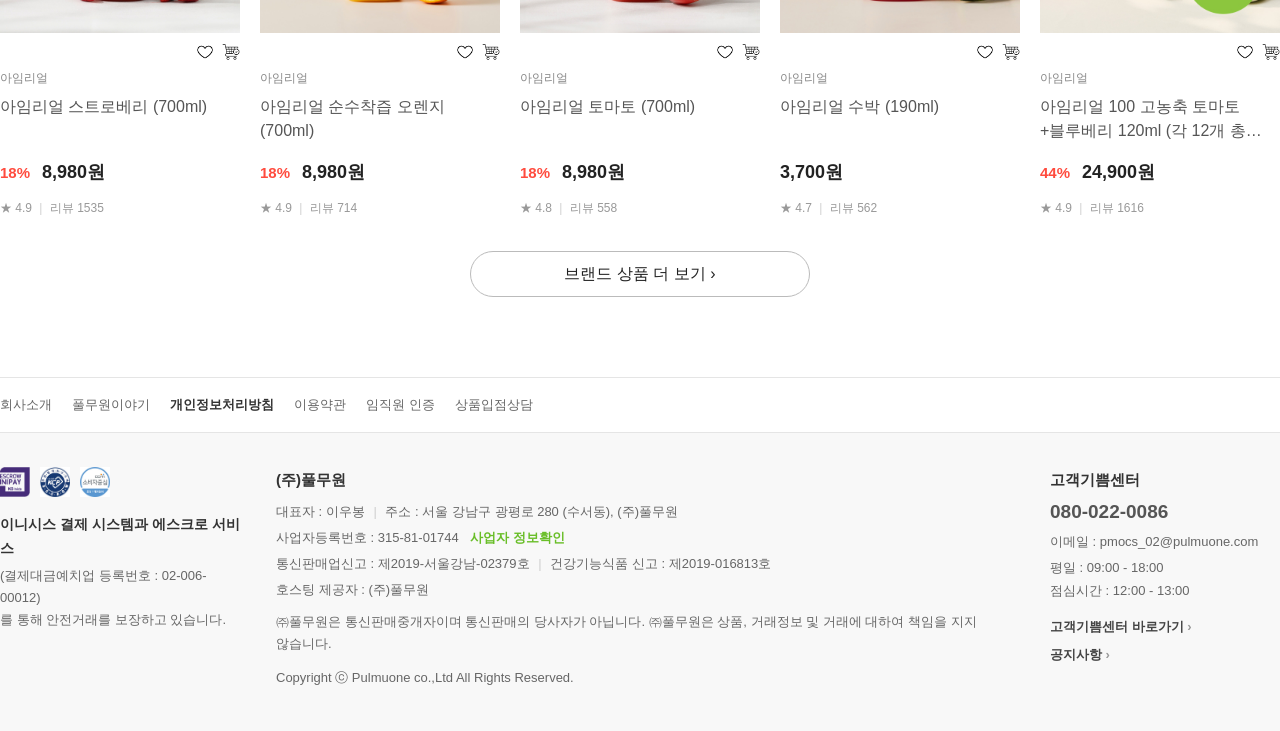
==== commit 31f8b27d: "first commit" ====
--- a/index.html
+++ b/index.html
@@ -19,7 +19,7 @@
     <div class="header_top">
       <div class="inner header_top_inner">
         <h1 class="logo">
-          <a href="./index.html">
+          <a href="./sub.html">
             <span class="logo_hash">#</span>Pulmuone
           </a>
         </h1>
@@ -54,11 +54,11 @@
 
         <nav class="gnb">
           <ul>
-            <li><a href="#">베스트</a></li>
-            <li><a href="#">지금세일</a></li>
-            <li><a href="#">신상품</a></li>
-            <li><a href="#">이벤트</a></li>
-            <li><a href="#">풀무원이야기</a></li>
+            <li><a href="./sub.html">베스트</a></li>
+            <li><a href="./sub.html">지금세일</a></li>
+            <li><a href="./sub.html">신상품</a></li>
+            <li><a href="./sub.html">이벤트</a></li>
+            <li><a href="./sub.html">풀무원이야기</a></li>
           </ul>
         </nav>
 
@@ -434,6 +434,8 @@
   <script src="./js/06_fetch_koreafood.js"></script>
   <script src="./js/07_fetch_newitem.js"></script>
   <script src="./js/08_fetch_brand.js"></script>
+  
+
 
 </body>
 
--- a/css/main.css
+++ b/css/main.css
@@ -45,17 +45,17 @@
   object-fit: cover;
 }
 
-/* 슬라이드 어두운 오버레이 */
 .slider_item .slide_dim {
   position: absolute;
   inset: 0;
-  background: linear-gradient(to top,
-      rgba(0, 0, 0, 0.68) 0%,
-      rgba(0, 0, 0, 0.30) 45%,
-      rgba(0, 0, 0, 0.04) 100%);
-}
-
-/* 첫 번째처럼 밝은 배너용 */
+  background: linear-gradient(
+    to top,
+    rgba(0, 0, 0, 0.68) 0%,
+    rgba(0, 0, 0, 0.3) 45%,
+    rgba(0, 0, 0, 0.04) 100%
+  );
+}
+
 .slider_item.light_text .slide_dim {
   background: none;
 }
@@ -237,6 +237,7 @@
 
 /* =========================
    상품 리스트 공통
+   01 / 02 / 03 / 04 / 06 공통 카드
 ========================= */
 .product_list {
   display: flex;
@@ -245,9 +246,10 @@
 
 .product_item {
   width: calc((100% - 80px) / 5);
-}
-
-.product_item>a {
+  list-style: none;
+}
+
+.product_item > a {
   display: block;
 }
 
@@ -290,11 +292,52 @@
 }
 
 /* =========================
+   공통 카드 상단 한 줄
+   badge + icon
+========================= */
+.product_top_row {
+  display: flex;
+  justify-content: space-between;
+  align-items: center;
+  margin-bottom: 8px;
+}
+
+.product_top_row .badge,
+.product_top_row .badge_empty {
+  display: inline-flex;
+  align-items: center;
+  min-height: 24px;
+  margin-bottom: 0;
+}
+
+.product_top_row .badge_empty {
+  width: 1px;
+}
+
+.product_top_row .icon_box {
+  display: flex;
+  align-items: center;
+  gap: 8px;
+  margin-bottom: 0;
+  flex: 0 0 auto;
+}
+
+.product_top_row .icon_box span {
+  width: 18px;
+  height: 18px;
+}
+
+.product_top_row .icon_box img {
+  width: 18px;
+  height: 18px;
+}
+
+/* =========================
    상품 정보 공통
 ========================= */
 .product_info .brand {
   margin-bottom: 8px;
-  font-size: 13px;
+  font-size: 12px;
   color: #888;
 }
 
@@ -304,19 +347,19 @@
   padding: 4px 10px;
   background: #e9e9e9;
   color: #333;
-  font-size: 12px;
+  font-size: 13px;
   font-weight: 700;
 }
 
 .product_info .name {
   display: -webkit-box;
   overflow: hidden;
-  height: 76px;
-  margin-bottom: 14px;
+  height: 72px;
+  margin-bottom: 12px;
   color: #555;
-  font-size: 18px;
+  font-size: 16px;
   font-weight: 500;
-  line-height: 1.4;
+  line-height: 1.5;
   word-break: keep-all;
   -webkit-box-orient: vertical;
   -webkit-line-clamp: 3;
@@ -326,20 +369,20 @@
   display: flex;
   align-items: baseline;
   gap: 6px;
-  min-height: 36px;
-  margin-bottom: 10px;
+  min-height: 32px;
+  margin-bottom: 8px;
 }
 
 .product_info .discount {
-  margin-right: 8px;
+  margin-right: 6px;
   color: #ff4b3e;
-  font-size: 18px;
+  font-size: 15px;
   font-weight: 700;
 }
 
 .product_info .price strong {
   color: #222;
-  font-size: 24px;
+  font-size: 18px;
   font-weight: 700;
 }
 
@@ -408,154 +451,95 @@
   content: " ›";
 }
 
-//* =========================
+/* =========================
    섹션별 미세 조정
 ========================= */
 .sale .section_title h2 {
   margin-bottom: 20px;
 }
 
-.recommend {}
-
-.snack {}
-
-.best {}
-
 /* =========================
    상단 큰 이미지형 상품 섹션 공통
-   05_orga / 06_koreafood / 07_newitem 공용
+   05 / 06 / 07
 ========================= */
 .product_grid_3 {
   display: flex;
   gap: 14px;
 }
 
-.product_col {
-  width: calc((100% - 32px) / 3);
-}
-
-.product_top_img {
+.product_grid_3 .product_col {
+  width: calc((100% - 28px) / 3);
+}
+
+.product_grid_3 .product_top_img {
   display: block;
   margin-bottom: 14px;
   overflow: hidden;
   background: #eee;
 }
 
-.product_top_img img {
+.product_grid_3 .product_top_img img {
   display: block;
   width: 100%;
   aspect-ratio: 1 / 0.68;
-  /* orga 상단 이미지와 동일 비율 */
   object-fit: cover;
 }
 
-.product_row_info {
+.product_grid_3 .product_row_info {
   display: flex;
   gap: 16px;
   align-items: flex-start;
 }
 
-.product_thumb {
-  width: 110px;
-  flex-shrink: 0;
-}
-
-.product_thumb img {
-  display: block;
-  width: 100%;
-}
-
-/* 하단 상품 정보형 카드 */
-.product_row_info {
-  display: flex;
-  gap: 16px;
-  align-items: flex-start;
-}
-
-.product_thumb {
+.product_grid_3 .product_thumb {
   width: 112px;
   flex-shrink: 0;
   background: #f3f3f3;
 }
 
-.product_thumb img {
+.product_grid_3 .product_thumb img {
   display: block;
   width: 100%;
   height: auto;
 }
 
-/* 하단 상품 정보형 카드 */
-.product_row_info {
-  display: flex;
-  gap: 16px;
-  align-items: flex-start;
-}
-
-.product_thumb {
-  width: 112px;
-  flex-shrink: 0;
-  background: #f3f3f3;
-}
-
-.product_thumb img {
-  display: block;
-  width: 100%;
-  height: auto;
-}
-
-.product_row_info .product_info {
+.product_grid_3 .product_row_info .product_info {
   flex: 1;
   min-width: 0;
   padding-top: 2px;
 }
 
-.product_row_info .product_info .brand {
-  margin-bottom: 6px;
-  font-size: 12px;
-  color: #8a8a8a;
-}
-
-.product_row_info .product_info .name {
+.product_grid_3 .product_row_info .product_info .brand {
+  margin-bottom: 8px;
+}
+
+.product_grid_3 .product_row_info .product_info .name {
   display: -webkit-box;
   overflow: hidden;
   min-height: 48px;
-  margin-bottom: 14px;
-  color: #111;
-  font-size: 17px;
-  font-weight: 500;
-  line-height: 1.45;
-  word-break: keep-all;
+  margin-bottom: 12px;
   -webkit-box-orient: vertical;
   -webkit-line-clamp: 2;
 }
 
-.product_row_info .product_info .price {
-  display: flex;
-  align-items: baseline;
-  gap: 6px;
-  margin-bottom: 10px;
-}
-
-.product_row_info .product_info .discount {
-  margin-right: 0;
-  color: #ff5a3d;
-  font-size: 16px;
-  font-weight: 700;
-}
-
-.product_row_info .product_info .price strong {
-  color: #111;
-  font-size: 18px;
-  font-weight: 700;
-}
-
-.product_row_info .product_info .review {
+.product_grid_3 .product_row_info .product_info .price {
+  min-height: auto;
+  margin-bottom: 8px;
+}
+
+.product_grid_3 .product_row_info .product_info .discount {
+  margin-right: 6px;
+}
+
+.product_grid_3 .product_row_info .product_info .price strong {
+  color: #222;
+}
+
+.product_grid_3 .product_row_info .product_info .review {
   margin-bottom: 12px;
-  font-size: 12px;
-  color: #999;
-}
-
-.product_row_info .product_info .item_tag {
+}
+
+.product_grid_3 .product_row_info .product_info .item_tag {
   display: inline-block;
   margin-top: 0;
   padding: 7px 10px;
@@ -650,146 +634,92 @@
 }
 
 /* =========================
-   반응형
-========================= */
-@media (max-width: 1024px) {
-  .slider_item {
-    flex: 0 0 calc((100% - 18px) / 2);
-  }
-
-  .product_list {
-    flex-wrap: wrap;
-  }
-
-  .product_item {
-    width: calc((100% - 40px) / 3);
-  }
-
-  .section_more a {
-    min-width: 260px;
-  }
-}
-
-@media (max-width: 768px) {
-  .main_slider {
-    padding: 20px 0 36px;
-  }
-
-  .slider_item {
-    flex: 0 0 100%;
-  }
-
-  .slider_item .slide_txt {
-    left: 20px;
-    right: 20px;
-    bottom: 20px;
-  }
-
-  .slider_item .slide_title {
-    font-size: 18px;
-  }
-
-  .slider_item .slide_desc {
-    font-size: 13px;
-  }
-
-  .section {
-    padding: 40px 0 56px;
-  }
-
-  .section_title {
-    flex-direction: column;
-    gap: 10px;
-    margin-bottom: 24px;
-  }
-
-  .section_title h2 {
-    font-size: 22px;
-  }
-
-  .section_title p {
-    font-size: 14px;
-  }
-
-  .section_tab {
-    flex-wrap: wrap;
-  }
-
-  .product_item {
-    width: calc((100% - 20px) / 2);
-  }
-
-  .section_more a {
-    min-width: auto;
-    width: 100%;
-  }
-
-  .orga_header {
-    align-items: flex-start;
-    flex-direction: column;
-  }
-
-  .orga_top_banner {
-    flex-direction: column;
-  }
-
-  .orga_top_banner .banner_item {
-    width: 100%;
-  }
-}
-
-/* =========================
-   quick menu
-========================= */
-.quick_menu {
-  padding: 10px 0 36px;
+   07_newitem
+   전용 보정
+========================= */
+.newitem .product_grid_3 .product_row_info {
+  margin-top: 14px;
+}
+
+.newitem .product_grid_3 .product_thumb {
+  width: 104px;
+  background: transparent;
+}
+
+.newitem .product_grid_3 .product_row_info .product_info {
+  flex: 1;
+  min-width: 0;
+}
+
+.newitem .product_info_top {
+  display: flex;
+  justify-content: space-between;
+  align-items: flex-start;
+  gap: 12px;
+  margin-bottom: 6px;
+}
+
+.newitem .product_grid_3 .product_row_info .product_info .brand {
+  margin: 0;
+  font-size: 11px;
+  color: #888;
+}
+
+.newitem .product_info_top .icon_box {
+  display: flex;
+  align-items: center;
+  gap: 6px;
+  margin-bottom: 0;
+  flex: 0 0 auto;
+}
+
+.newitem .product_info_top .icon_box span {
+  width: 24px;
+  height: 24px;
+}
+
+.newitem .product_info_top .icon_box img {
+  width: 18px;
+  height: 18px;
+}
+
+.newitem .product_grid_3 .product_row_info .product_info .name {
+  margin-bottom: 10px;
+  font-size: 15px;
+  line-height: 1.45;
+  color: #111;
+}
+
+.newitem .product_grid_3 .product_row_info .product_info .price {
+  margin-bottom: 8px;
+}
+
+.newitem .product_grid_3 .product_row_info .product_info .discount {
+  margin-right: 4px;
+  font-size: 16px;
+  color: #ff5a36;
+}
+
+.newitem .product_grid_3 .product_row_info .product_info .price strong {
+  font-size: 20px;
+  color: #111;
+}
+
+.newitem .product_grid_3 .product_row_info .product_info .review {
+  margin-bottom: 10px;
+  font-size: 12px;
+  color: #999;
+}
+
+.newitem .product_grid_3 .product_row_info .product_info .item_tag {
+  display: inline-block;
+  padding: 4px 7px;
+  border: 1px solid #ddd;
+  font-size: 11px;
+  color: #666;
   background: #fff;
 }
 
-.quick_menu_list {
-  display: flex;
-  justify-content: center;
-  gap: 26px;
-  flex-wrap: wrap;
-}
-
-.quick_menu_item {
-  width: 82px;
-  text-align: center;
-}
-
-.quick_menu_item a {
-  display: block;
-}
-
-.quick_icon {
-  display: flex;
-  align-items: center;
-  justify-content: center;
-  width: 82px;
-  height: 82px;
-  margin: 0 auto 12px;
-  border-radius: 50%;
-  background: #f3f3f3;
-  overflow: hidden;
-}
-
-.quick_icon img {
-  display: block;
-  width: 100%;
-  height: 100%;
-  object-fit: cover;
-  border-radius: 50%;
-}
-
-.quick_menu_item strong {
-  display: block;
-  font-size: 14px;
-  font-weight: 500;
-  line-height: 1.4;
-  color: #222;
-  word-break: keep-all;
-}
 /* =========================
    08_brand
 ========================= */
@@ -909,7 +839,6 @@
   width: calc((100% - 72px) / 5);
 }
 
-/* 브랜드관 카드 공통 */
 .brand_section .product_item {
   list-style: none;
 }
@@ -954,21 +883,14 @@
 }
 
 .brand_section .product_info .brand {
-  margin-bottom: 6px;
-  font-size: 12px;
-  color: #999;
+  margin-bottom: 8px;
 }
 
 .brand_section .product_info .name {
   display: -webkit-box;
   overflow: hidden;
   height: 52px;
-  margin-bottom: 10px;
-  color: #444;
-  font-size: 16px;
-  font-weight: 500;
-  line-height: 1.45;
-  word-break: keep-all;
+  margin-bottom: 12px;
   -webkit-box-orient: vertical;
   -webkit-line-clamp: 2;
 }
@@ -979,20 +901,14 @@
 
 .brand_section .product_info .discount {
   margin-right: 6px;
-  color: #ff5a3d;
-  font-size: 16px;
-  font-weight: 700;
 }
 
 .brand_section .product_info .price strong {
-  color: #111;
-  font-size: 18px;
-  font-weight: 700;
+  color: #222;
 }
 
 .brand_section .product_info .review {
-  font-size: 12px;
-  color: #aaa;
+  color: #999;
 }
 
 .brand_section .product_info .review .bar {
@@ -1022,8 +938,79 @@
   content: " ›";
 }
 
-/* responsive */
+/* =========================
+   quick menu
+========================= */
+.quick_menu {
+  padding: 10px 0 36px;
+  background: #fff;
+}
+
+.quick_menu_list {
+  display: flex;
+  justify-content: center;
+  gap: 26px;
+  flex-wrap: wrap;
+}
+
+.quick_menu_item {
+  width: 82px;
+  text-align: center;
+}
+
+.quick_menu_item a {
+  display: block;
+}
+
+.quick_icon {
+  display: flex;
+  align-items: center;
+  justify-content: center;
+  width: 82px;
+  height: 82px;
+  margin: 0 auto 12px;
+  border-radius: 50%;
+  background: #f3f3f3;
+  overflow: hidden;
+}
+
+.quick_icon img {
+  display: block;
+  width: 100%;
+  height: 100%;
+  object-fit: cover;
+  border-radius: 50%;
+}
+
+.quick_menu_item strong {
+  display: block;
+  font-size: 14px;
+  font-weight: 500;
+  line-height: 1.4;
+  color: #222;
+  word-break: keep-all;
+}
+
+/* =========================
+   반응형
+========================= */
 @media (max-width: 1024px) {
+  .slider_item {
+    flex: 0 0 calc((100% - 18px) / 2);
+  }
+
+  .product_list {
+    flex-wrap: wrap;
+  }
+
+  .product_item {
+    width: calc((100% - 40px) / 3);
+  }
+
+  .section_more a {
+    min-width: 260px;
+  }
+
   .brand_top_wrap {
     flex-direction: column;
   }
@@ -1046,6 +1033,72 @@
 }
 
 @media (max-width: 768px) {
+  .main_slider {
+    padding: 20px 0 36px;
+  }
+
+  .slider_item {
+    flex: 0 0 100%;
+  }
+
+  .slider_item .slide_txt {
+    left: 20px;
+    right: 20px;
+    bottom: 20px;
+  }
+
+  .slider_item .slide_title {
+    font-size: 18px;
+  }
+
+  .slider_item .slide_desc {
+    font-size: 13px;
+  }
+
+  .section {
+    padding: 40px 0 56px;
+  }
+
+  .section_title {
+    flex-direction: column;
+    gap: 10px;
+    margin-bottom: 24px;
+  }
+
+  .section_title h2 {
+    font-size: 22px;
+  }
+
+  .section_title p {
+    font-size: 14px;
+  }
+
+  .section_tab {
+    flex-wrap: wrap;
+  }
+
+  .product_item {
+    width: calc((100% - 20px) / 2);
+  }
+
+  .section_more a {
+    min-width: auto;
+    width: 100%;
+  }
+
+  .orga_header {
+    align-items: flex-start;
+    flex-direction: column;
+  }
+
+  .orga_top_banner {
+    flex-direction: column;
+  }
+
+  .orga_top_banner .banner_item {
+    width: 100%;
+  }
+
   .brand_section {
     padding: 40px 0 56px;
   }
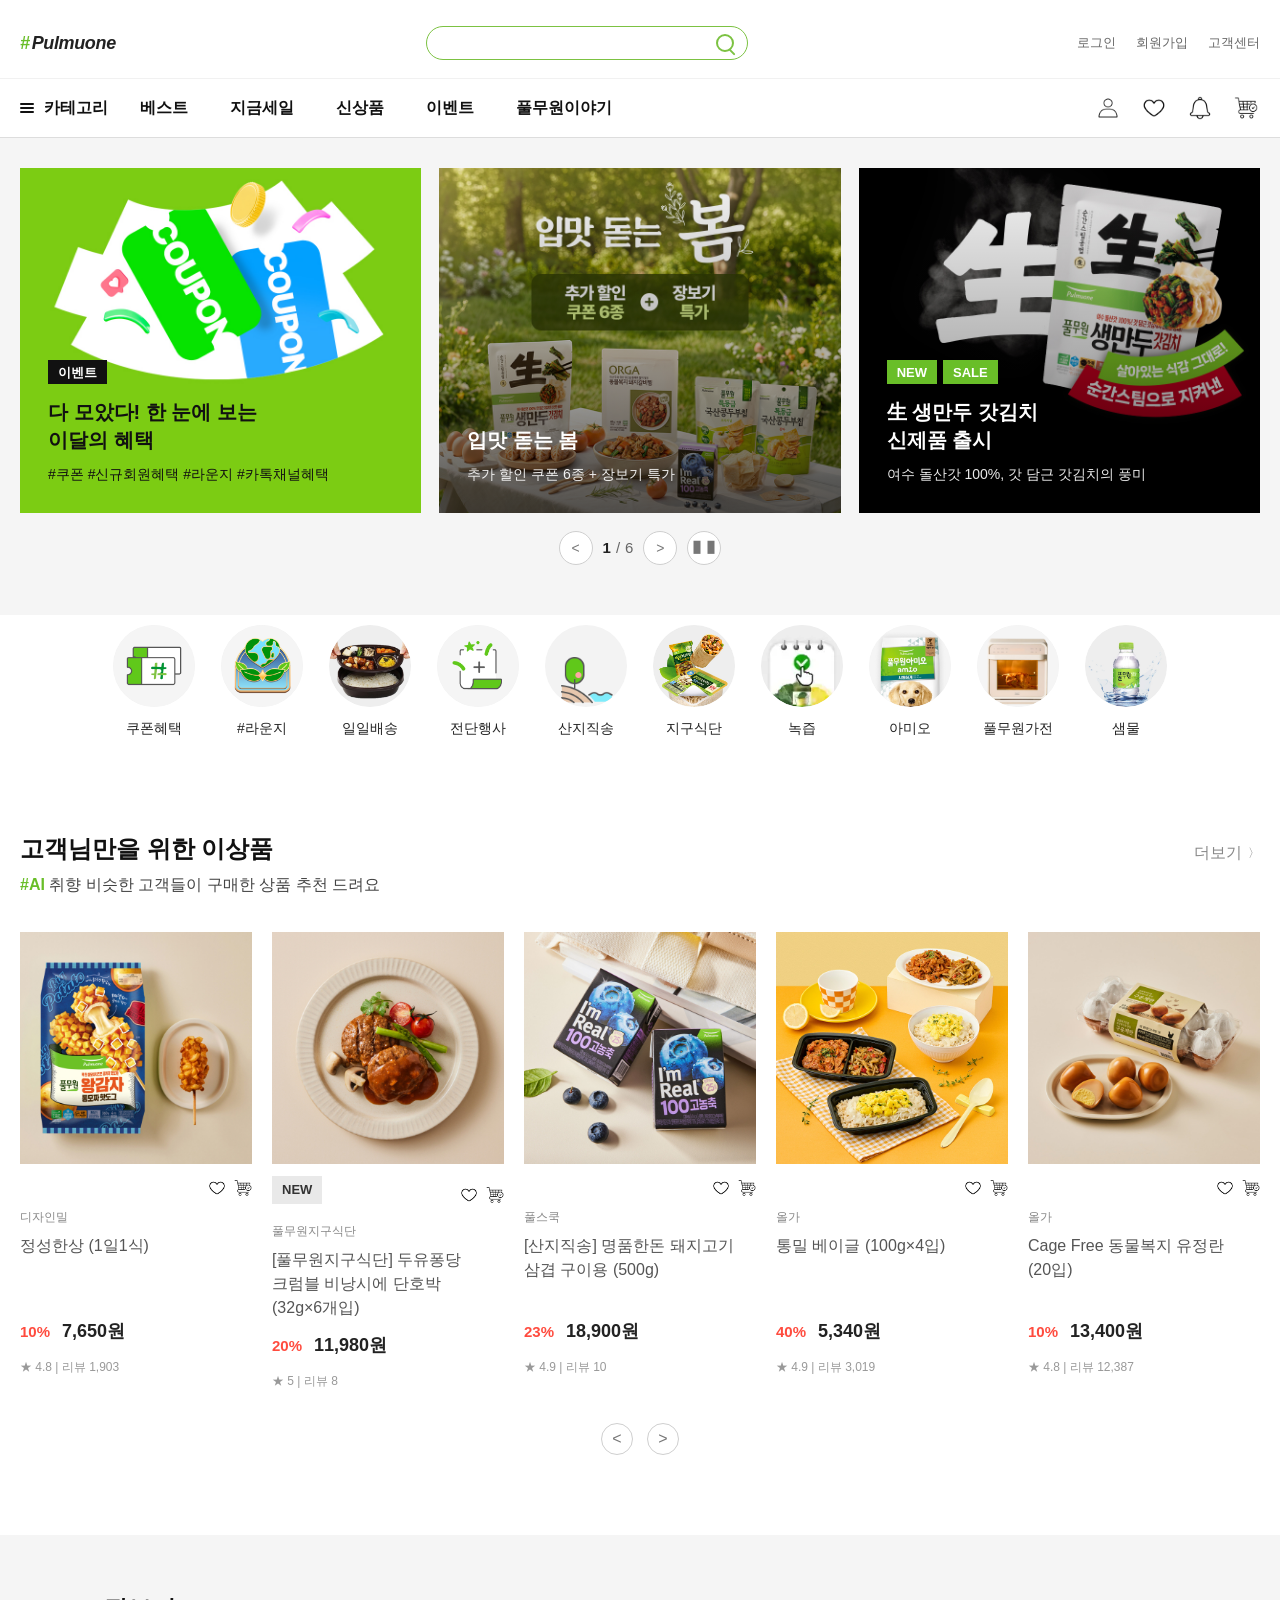
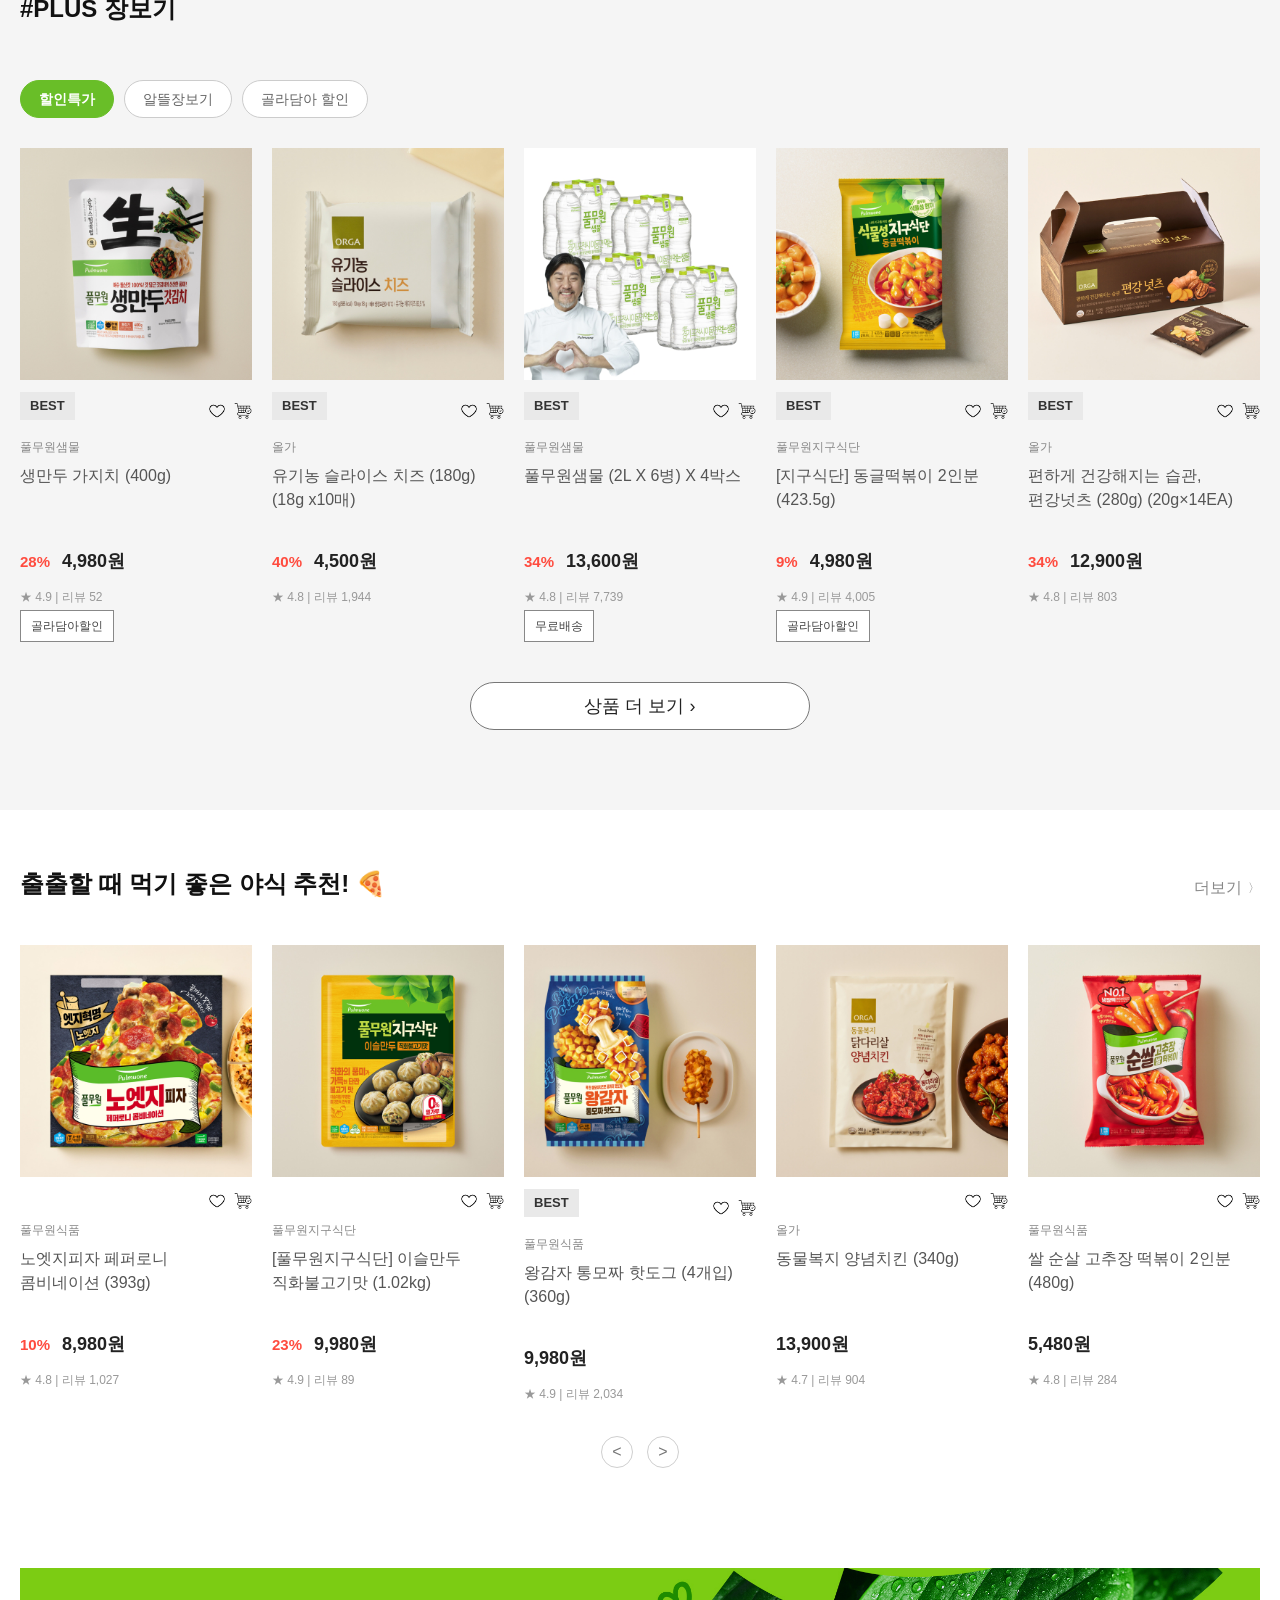
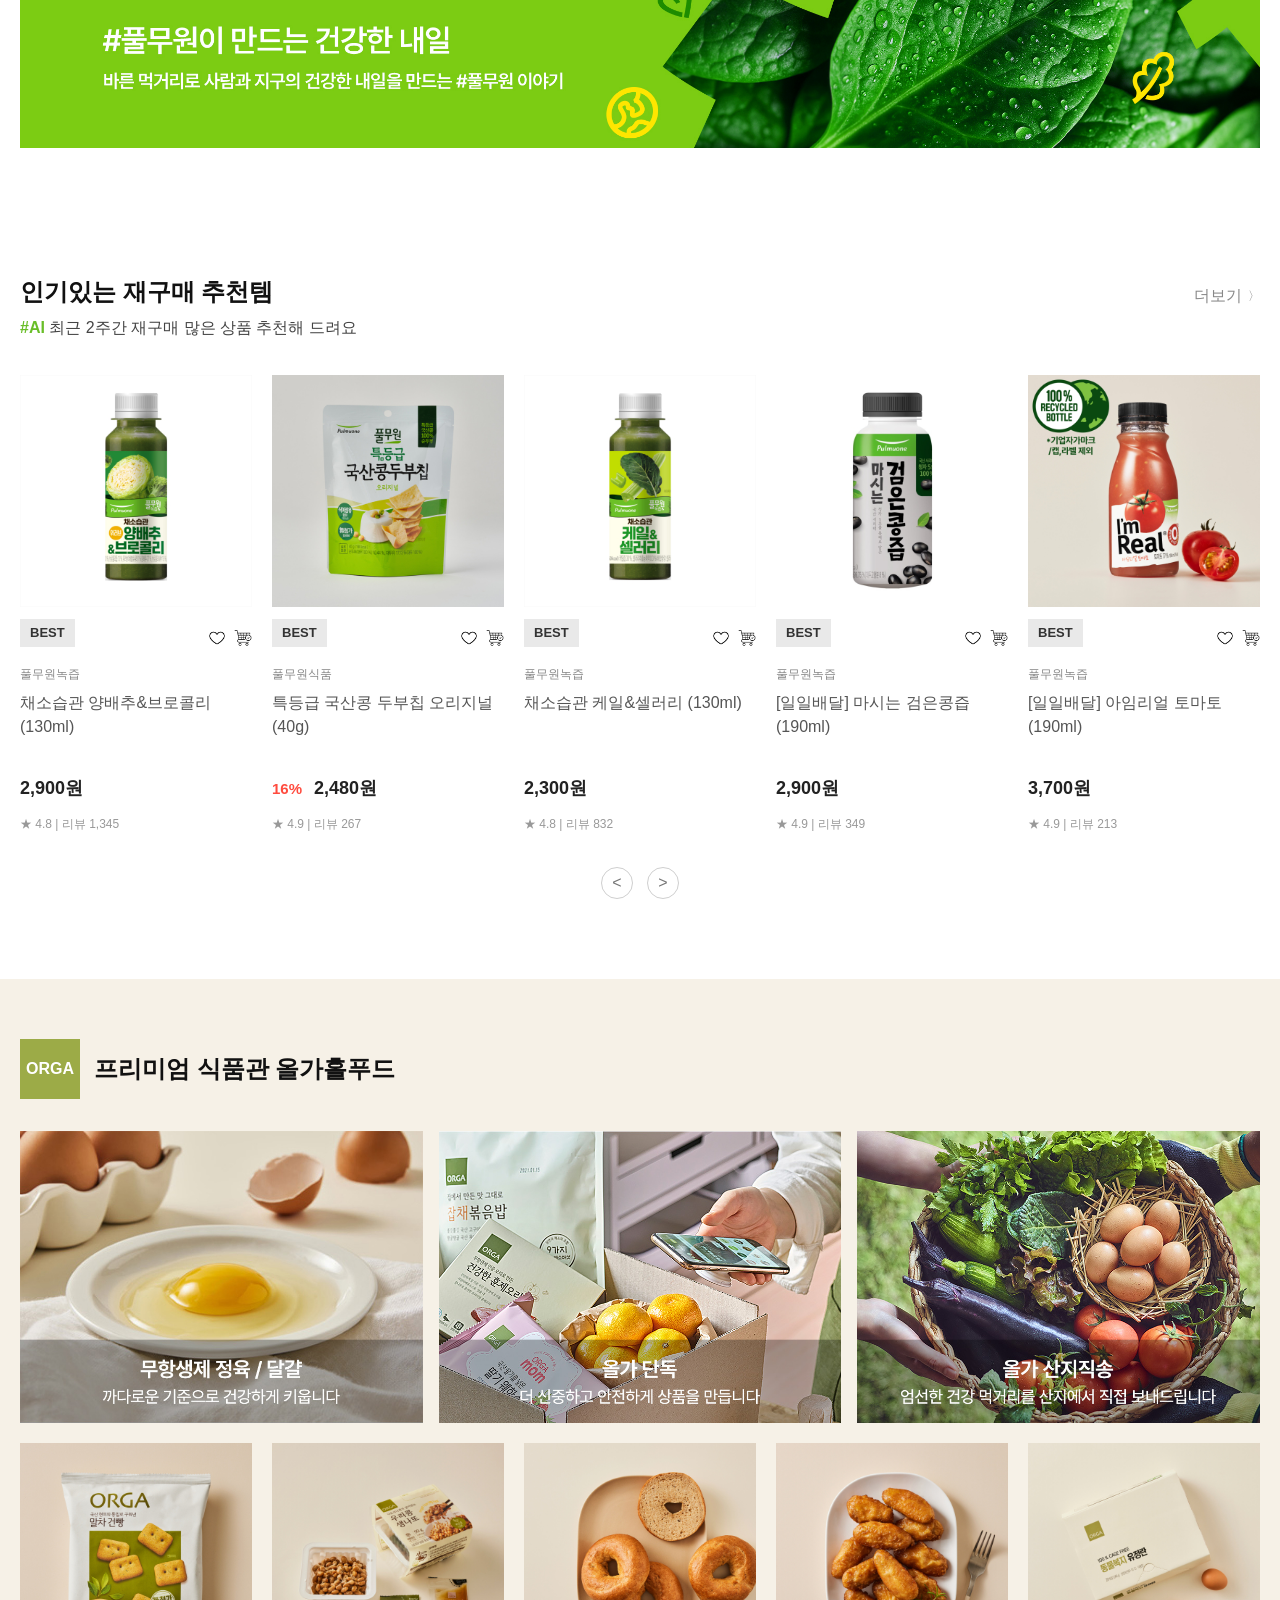
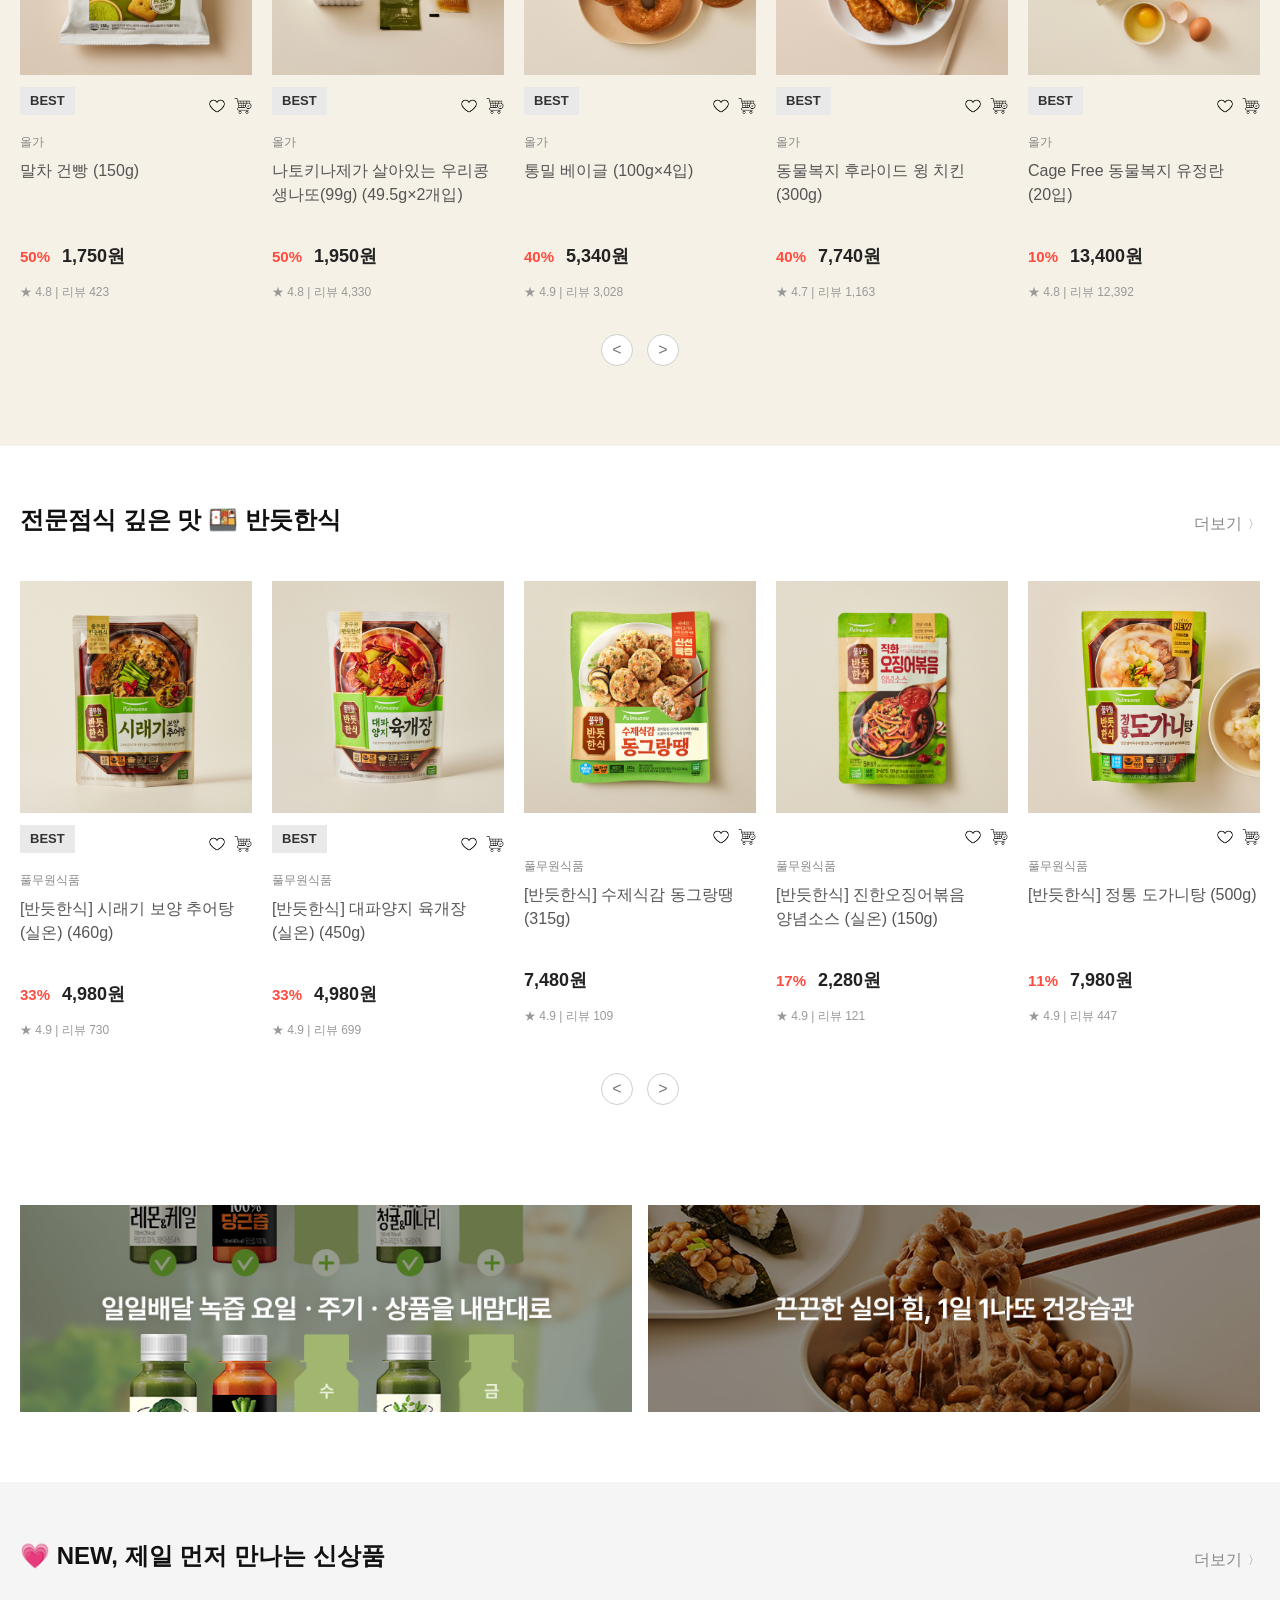
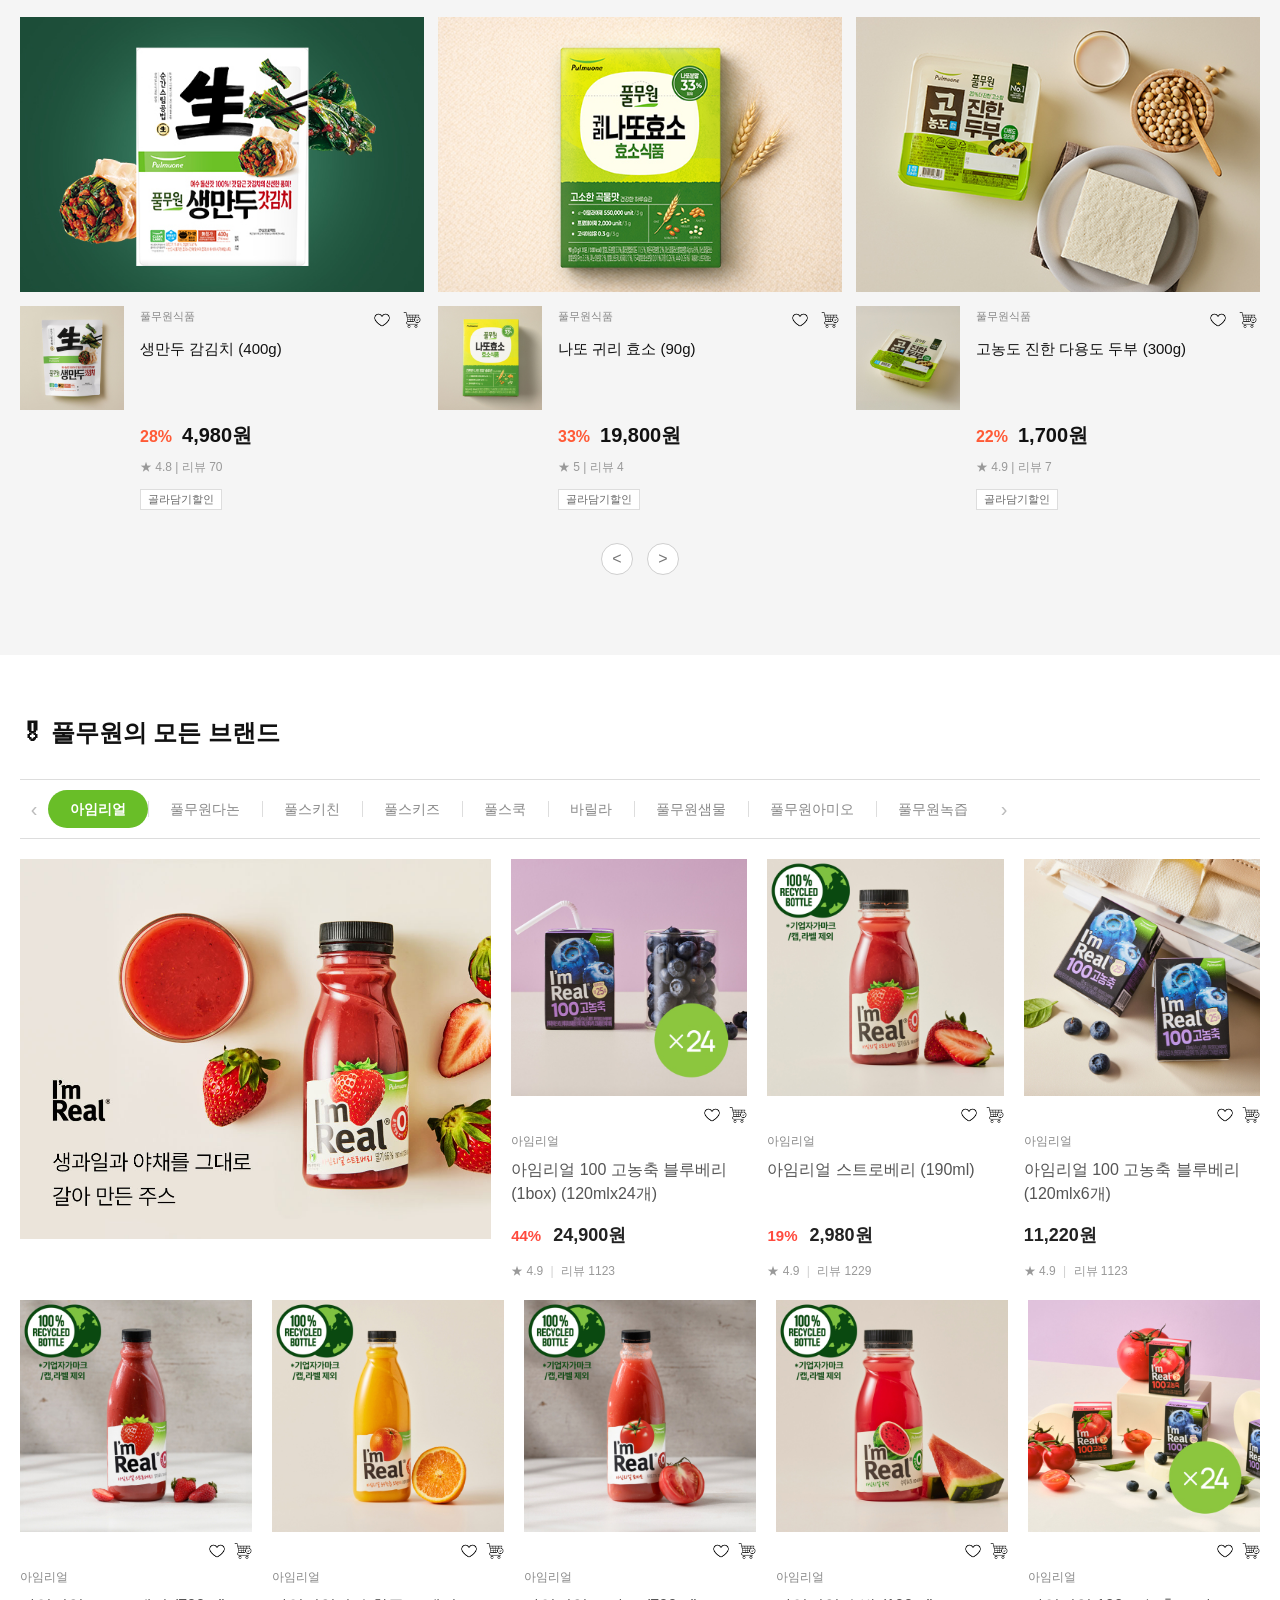
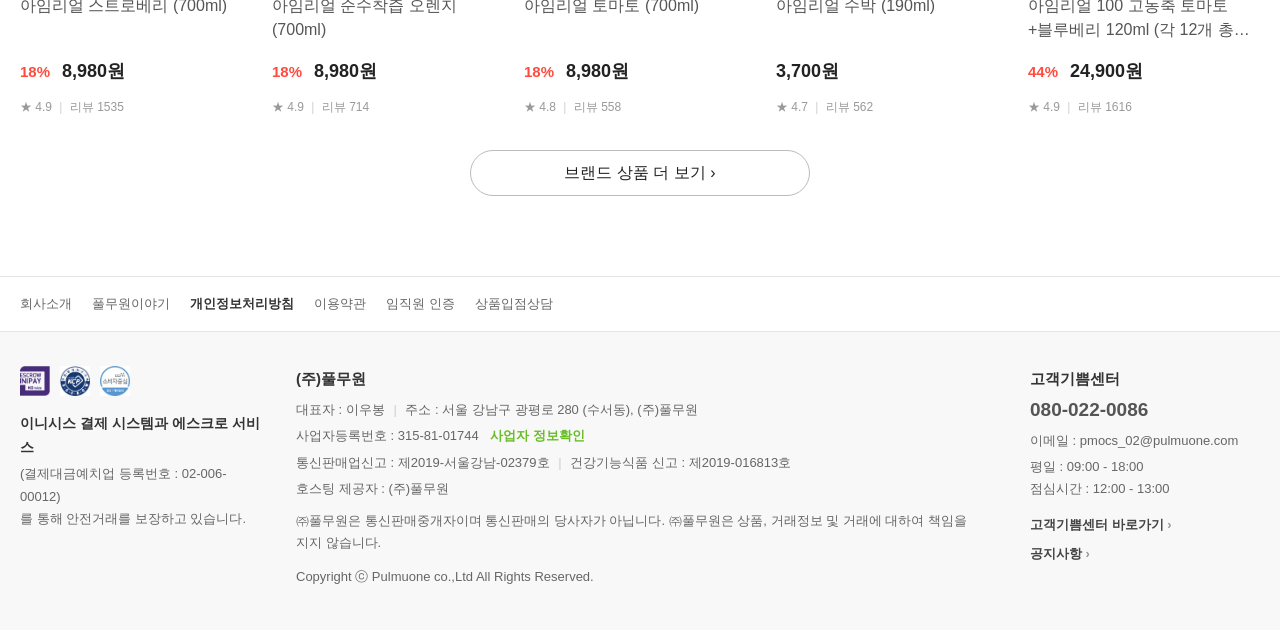
==== commit 7a6f8185: "Add portfolio interactions" ====
--- a/index.html
+++ b/index.html
@@ -434,9 +434,10 @@
   <script src="./js/06_fetch_koreafood.js"></script>
   <script src="./js/07_fetch_newitem.js"></script>
   <script src="./js/08_fetch_brand.js"></script>
+  <script src="./js/product_interactions.js"></script>
   
 
 
 </body>
 
-</html>+</html>
--- a/css/layout.css
+++ b/css/layout.css
@@ -1,4 +1,9 @@
 @charset "utf-8";
+
+.inner {
+  width: 1280px;
+  margin: 0 auto;
+}
 
 /* =========================
    responsive
@@ -71,11 +76,6 @@
   }
 }
 
-.inner {
-  width: 1280px;
-  margin: 0 auto;
-}
-
 /* =========================
    mid banner
 ========================= */
@@ -118,4 +118,4 @@
   display: block;
   width: 100%;
   height: auto;
-}+}
--- a/css/main.css
+++ b/css/main.css
@@ -289,6 +289,79 @@
   width: 20px;
   height: 20px;
   object-fit: contain;
+}
+
+.product_list,
+.product_grid_3 {
+  will-change: transform;
+}
+
+.product_action {
+  cursor: pointer;
+  border-radius: 50%;
+  transition: background-color 0.2s ease, box-shadow 0.2s ease, transform 0.2s ease;
+}
+
+.product_action:hover,
+.product_action:focus-visible {
+  background: #f1f8ea;
+  box-shadow: 0 0 0 4px rgba(105, 190, 40, 0.12);
+  outline: none;
+}
+
+.product_action:active {
+  transform: scale(0.92);
+}
+
+.product_action.is_active {
+  background: #eaf7df;
+  box-shadow: 0 0 0 4px rgba(105, 190, 40, 0.16);
+}
+
+.product_action.is_active img {
+  filter: invert(57%) sepia(56%) saturate(624%) hue-rotate(48deg) brightness(95%) contrast(89%);
+}
+
+.search_match {
+  border-radius: 10px;
+  box-shadow: 0 0 0 4px rgba(105, 190, 40, 0.22);
+}
+
+.category_btn.active .hamburger::before,
+.category_btn.active .hamburger::after {
+  background: #69be28;
+}
+
+.category_btn.active .hamburger::before {
+  box-shadow: 0 4px 0 #69be28;
+}
+
+.category_btn.active span:last-child {
+  color: #69be28;
+}
+
+.product_toast {
+  position: fixed;
+  left: 50%;
+  bottom: 32px;
+  z-index: 1000;
+  min-width: 220px;
+  padding: 13px 22px;
+  border-radius: 999px;
+  background: rgba(34, 34, 34, 0.92);
+  color: #fff;
+  font-size: 14px;
+  font-weight: 600;
+  text-align: center;
+  opacity: 0;
+  pointer-events: none;
+  transform: translate(-50%, 16px);
+  transition: opacity 0.22s ease, transform 0.22s ease;
+}
+
+.product_toast.is_show {
+  opacity: 1;
+  transform: translate(-50%, 0);
 }
 
 /* =========================
@@ -1116,4 +1189,4 @@
     min-width: auto;
     width: 100%;
   }
-}+}
